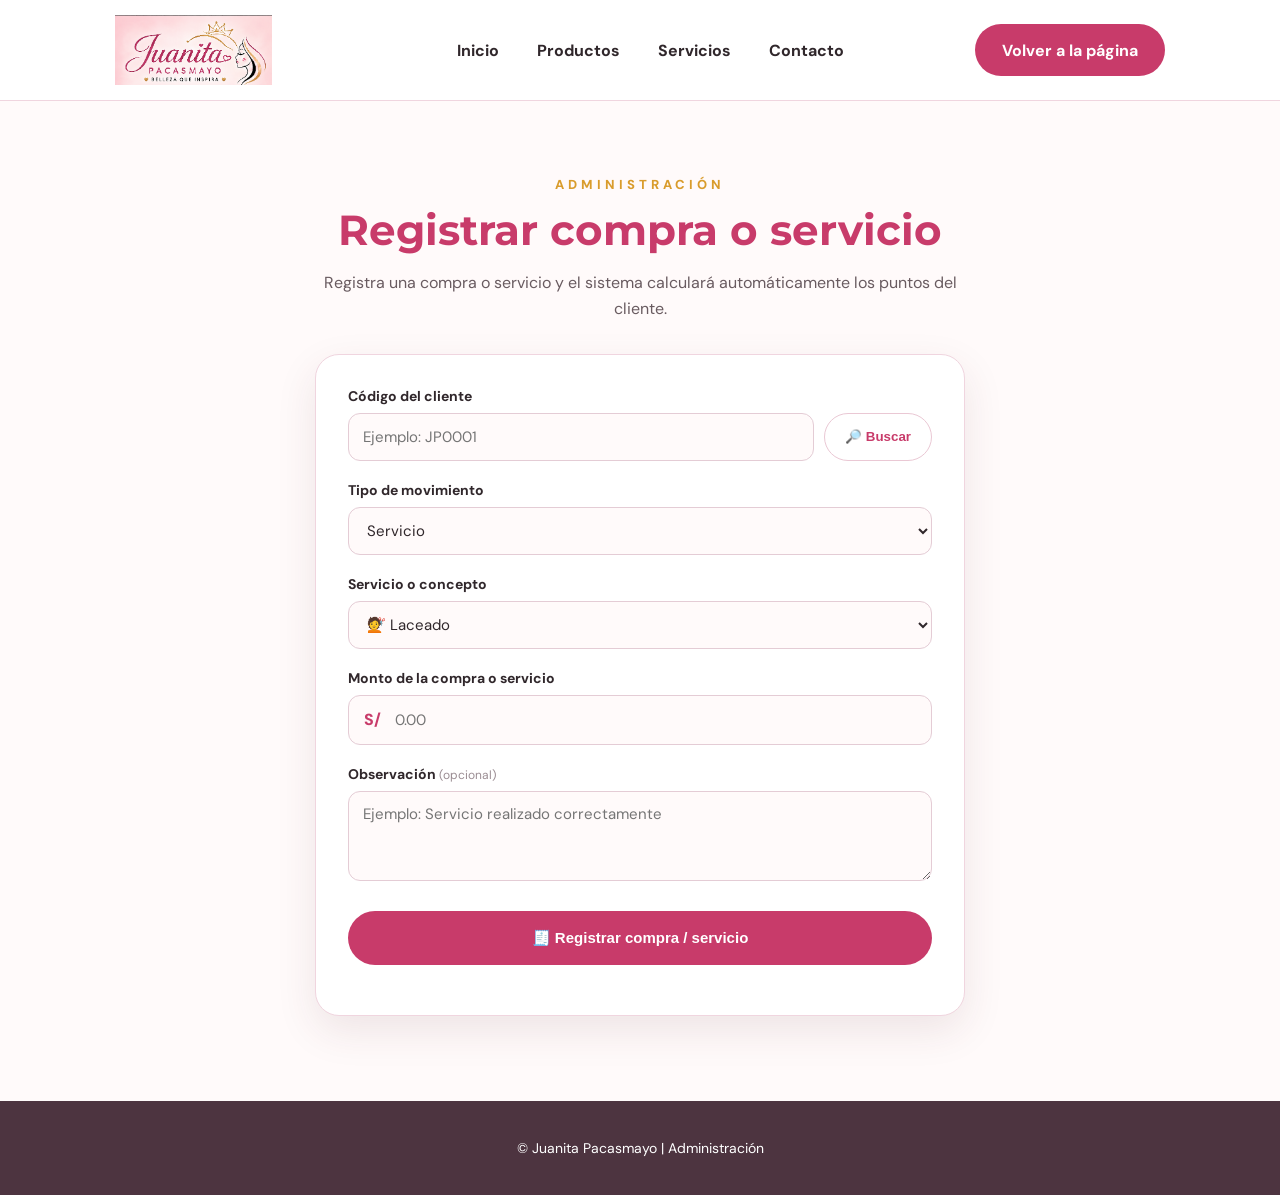
==== admin.html @ 8ac84718 "Update admin.html" ====
<!DOCTYPE html>
<html lang="es">

<head>

  <meta charset="UTF-8">

  <meta
    name="viewport"
    content="width=device-width, initial-scale=1.0"
  >

  <title>Administración | Juanita Pacasmayo</title>

  <!-- =====================================================
       GOOGLE FONTS
       ===================================================== -->

  <link rel="preconnect" href="https://fonts.googleapis.com">

  <link rel="preconnect" href="https://fonts.gstatic.com" crossorigin>

  <link
    href="https://fonts.googleapis.com/css2?family=DM+Sans:wght@400;500;600;700;800&family=Great+Vibes&family=Montserrat:wght@500;600;700;800&display=swap"
    rel="stylesheet"
  >

  <!-- =====================================================
       CSS PRINCIPAL
       ===================================================== -->

  <link rel="stylesheet" href="styles.css">

</head>


<body>


  <!-- =====================================================
       ENCABEZADO
       ===================================================== -->

  <header class="site-header">

    <a href="index.html" class="brand">

      <img
        src="images/Logo.png"
        alt="Juanita Pacasmayo"
      >

    </a>


    <nav class="main-nav">

      <a href="index.html">
        Inicio
      </a>

      <a href="index.html#productos">
        Productos
      </a>

      <a href="index.html#servicios">
        Servicios
      </a>

      <a href="index.html#contacto">
        Contacto
      </a>

    </nav>


    <a
      href="index.html"
      class="contact-button"
    >
      Volver a la página
    </a>

  </header>



  <!-- =====================================================
       CONTENIDO PRINCIPAL
       ===================================================== -->

  <main>


    <!-- ===================================================
         SECCIÓN ADMINISTRACIÓN
         =================================================== -->

    <section class="admin-section">

      <div class="admin-container">


        <!-- ENCABEZADO -->

        <p class="section-kicker">
          ADMINISTRACIÓN
        </p>


        <h2>
          Registrar compra o servicio
        </h2>


        <p class="section-lead">

          Registra una compra o servicio y el sistema
          calculará automáticamente los puntos del cliente.

        </p>



        <!-- =================================================
             FORMULARIO
             ================================================= -->

        <div class="admin-form">


          <!-- =================================================
               CÓDIGO DEL CLIENTE
               ================================================= -->

          <div class="form-group">

            <label for="codigoRegistro">
              Código del cliente
            </label>


            <div class="campo-con-boton">

              <input
                type="text"
                id="codigoRegistro"
                placeholder="Ejemplo: JP0001"
                autocomplete="off"
              >


              <button
                type="button"
                id="btnBuscarCliente"
                class="button secondary"
              >
                🔎 Buscar
              </button>

            </div>

          </div>



          <!-- =================================================
               INFORMACIÓN DEL CLIENTE
               ================================================= -->

          <div
            id="clienteRegistro"
            class="cliente-registro"
            style="display: none;"
          >

            <div class="cliente-icono">
              👤
            </div>


            <div>

              <span>
                Cliente encontrado
              </span>


              <strong id="nombreRegistro">
                -
              </strong>


              <small id="puntosRegistro">
                ⭐ 0 puntos
              </small>

            </div>

          </div>



          <!-- =================================================
               TIPO DE MOVIMIENTO
               ================================================= -->

          <div class="form-group">

            <label for="tipoRegistro">
              Tipo de movimiento
            </label>


            <select id="tipoRegistro">

              <option value="Servicio">
                Servicio
              </option>

              <option value="Compra">
                Compra
              </option>

            </select>

          </div>



          <!-- =================================================
               CONCEPTO
               ================================================= -->

          <div class="form-group">

            <label for="conceptoRegistro">
              Servicio o concepto
            </label>


            <select id="conceptoRegistro">

              <option value="Laceado">
                💇 Laceado
              </option>

              <option value="Uñas">
                💅 Uñas
              </option>

              <option value="Pestañas">
                👁️ Pestañas
              </option>

              <option value="Producto">
                🛍️ Producto
              </option>

              <option value="Otro">
                📌 Otro
              </option>

            </select>

          </div>



          <!-- =================================================
               MONTO
               ================================================= -->

          <div class="form-group">

            <label for="montoRegistro">
              Monto de la compra o servicio
            </label>


            <div class="monto-input">

              <span>
                S/
              </span>


              <input
                type="number"
                id="montoRegistro"
                placeholder="0.00"
                min="0"
                step="0.01"
              >

            </div>

          </div>



          <!-- =================================================
               OBSERVACIÓN
               ================================================= -->

          <div class="form-group">

            <label for="observacionRegistro">

              Observación

              <span class="opcional">
                (opcional)
              </span>

            </label>


            <textarea
              id="observacionRegistro"
              rows="3"
              placeholder="Ejemplo: Servicio realizado correctamente"
            ></textarea>

          </div>



          <!-- =================================================
               BOTÓN REGISTRAR
               ================================================= -->

          <button
            type="button"
            id="btnRegistrarMovimiento"
            class="button primary"
          >

            🧾 Registrar compra / servicio

          </button>



          <!-- =================================================
               MENSAJE
               ================================================= -->

          <div
            id="mensajeRegistro"
            class="mensaje-registro"
          ></div>



          <!-- =================================================
               RESULTADO DEL REGISTRO
               ================================================= -->

          <div
            id="resultadoRegistro"
            class="resultado-registro"
            style="display: none;"
          >

            <div class="resultado-icono">
              🎉
            </div>


            <h3>
              Movimiento registrado
            </h3>


            <p id="detalleRegistro">
              -
            </p>

          </div>


        </div>


        <!-- =================================================
             HISTORIAL DEL CLIENTE
             ================================================= -->

        <section
          id="historialRegistro"
          class="historial-registro"
          style="display: none;"
        >


          <div class="historial-header">

            <div>

              <p class="section-kicker">
                HISTORIAL
              </p>

              <h3>
                Movimientos del cliente
              </h3>

            </div>


            <div
              id="totalMovimientos"
              class="total-movimientos"
            >
              0 movimientos
            </div>

          </div>



          <!-- =================================================
               TABLA
               ================================================= -->

          <div class="historial-tabla-container">

            <table class="historial-tabla">

              <thead>

                <tr>

                  <th>
                    Fecha
                  </th>

                  <th>
                    Tipo
                  </th>

                  <th>
                    Concepto
                  </th>

                  <th>
                    Monto
                  </th>

                  <th>
                    Puntos
                  </th>

                  <th>
                    Observación
                  </th>

                </tr>

              </thead>


              <tbody id="historialBody">

                <!--
                  Los movimientos se cargarán
                  automáticamente desde Google Sheets.
                -->

              </tbody>

            </table>

          </div>



          <!-- =================================================
               MENSAJE SIN MOVIMIENTOS
               ================================================= -->

          <div
            id="historialVacio"
            class="historial-vacio"
            style="display: none;"
          >

            <div>
              📋
            </div>

            <h4>
              No hay movimientos registrados
            </h4>

            <p>
              Este cliente todavía no tiene compras
              o servicios registrados.
            </p>

          </div>


        </section>


      </div>

    </section>


  </main>



  <!-- =====================================================
       PIE DE PÁGINA
       ===================================================== -->

  <footer>

    <p>
      © Juanita Pacasmayo | Administración
    </p>

  </footer>



  <!-- =====================================================
       JAVASCRIPT
       ===================================================== -->

  <script src="admin.js"></script>


</body>

</html>
---- styles.css ----
:root {
  --pink: #c83b6a;
  --pink-dark: #aa2f59;
  --gold: #d99c2c;
  --ink: #30272b;
  --paper: #fffafa;
  --line: #f0d5df;
}

* {
  box-sizing: border-box;
}

html {
  scroll-behavior: smooth;
}

body {
  margin: 0;
  color: var(--ink);
  background: var(--paper);
  font-family: "DM Sans", Arial, sans-serif;
}

/* =====================================================
   ENCABEZADO
   ===================================================== */

.site-header {
  min-height: 100px;
  display: flex;
  align-items: center;
  gap: 30px;
  padding: 15px 9%;
  background: white;
  border-bottom: 1px solid var(--line);
  position: sticky;
  top: 0;
  z-index: 100;
}

.brand {
  display: flex;
  align-items: center;
  width: 210px;
}

.brand img {
  width: 195px;
  max-height: 70px;
  object-fit: contain;
  object-position: left center;
}

.main-nav {
  flex: 1;
  display: flex;
  justify-content: center;
  gap: 38px;
}

.main-nav a {
  color: var(--ink);
  font-size: 16px;
  font-weight: 700;
  text-decoration: none;
}

.main-nav a:hover {
  color: var(--pink);
}

.contact-button,
.button {
  display: inline-flex;
  align-items: center;
  justify-content: center;
  min-height: 52px;
  padding: 0 27px;
  border-radius: 30px;
  font-weight: 700;
  text-decoration: none;
  transition: 0.2s;
}

.contact-button,
.button.primary {
  color: white;
  background: var(--pink);
}

.contact-button:hover,
.button.primary:hover {
  background: var(--pink-dark);
  transform: translateY(-2px);
}

/* =====================================================
   BOTÓN DE MENÚ
   ===================================================== */

.menu-toggle {
  display: none;
  border: none;
  background: transparent;
  cursor: pointer;
}

.menu-toggle span {
  display: block;
  width: 25px;
  height: 3px;
  margin: 5px 0;
  border-radius: 10px;
  background: var(--pink);
}

/* =====================================================
   PORTADA
   ===================================================== */

.hero {
  max-width: 1530px;
  min-height: 570px;
  display: grid;
  grid-template-columns: 1fr 1fr;
  align-items: center;
  gap: clamp(45px, 7vw, 110px);
  margin: auto;
  padding: 80px 9%;
  background: var(--paper);
}

.eyebrow,
.section-kicker {
  margin: 0 0 14px;
  color: var(--gold);
  font-size: 14px;
  font-weight: 700;
  text-transform: uppercase;
  letter-spacing: 4px;
}

h1 {
  margin: 0;
  color: var(--pink);
  font-family: "Great Vibes", cursive;
  font-size: clamp(85px, 9vw, 138px);
  font-weight: 400;
  line-height: 0.8;
}

.location {
  margin: 30px 0 22px;
  color: #4b313b;
  font-family: "Montserrat", Arial, sans-serif;
  font-size: 22px;
  font-weight: 500;
  letter-spacing: 11px;
}

.intro {
  max-width: 620px;
  margin: 0 0 28px;
  color: #594b51;
  font-size: 20px;
  line-height: 1.6;
}

.hero-actions {
  display: flex;
  flex-wrap: wrap;
  gap: 14px;
}

.button.secondary {
  color: var(--pink);
  background: white;
  border: 1px solid #eac8d4;
}

.button.secondary:hover {
  background: #fff1f6;
  transform: translateY(-2px);
}

.hero-art img {
  display: block;
  width: 100%;
  aspect-ratio: 1.62 / 1;
  object-fit: cover;
  object-position: center;
  border-radius: 28px;
  box-shadow: 15px 25px 45px rgba(89, 35, 50, 0.15);
}

/* =====================================================
   PRODUCTOS Y SERVICIOS
   ===================================================== */

.content-section,
.visit,
.gallery {
  padding: 80px 9%;
  text-align: center;
}

.content-section h2,
.visit h2,
.gallery h2 {
  margin: 0;
  color: var(--pink);
  font-family: "Montserrat", Arial, sans-serif;
  font-size: clamp(29px, 4vw, 42px);
}

.section-kicker {
  font-size: 12px;
  letter-spacing: 3px;
}

.section-lead,
.visit > p:not(.section-kicker),
.gallery > p:not(.section-kicker) {
  max-width: 600px;
  margin: 16px auto 35px;
  color: #695b60;
}

.card-grid {
  max-width: 1100px;
  display: grid;
  grid-template-columns: repeat(3, 1fr);
  gap: 22px;
  margin: 35px auto 0;
}

.card-grid article {
  min-height: 190px;
  padding: 30px 22px;
  background: white;
  border-radius: 20px;
  box-shadow: 0 12px 30px rgba(89, 35, 50, 0.08);
  transition: 0.2s;
}

.card-grid article:hover {
  transform: translateY(-6px);
  box-shadow: 0 18px 38px rgba(89, 35, 50, 0.13);
}

.card-grid span {
  display: block;
  margin-bottom: 10px;
  font-size: 31px;
}

.card-grid h3 {
  margin: 0 0 8px;
  color: var(--pink);
  font-size: 20px;
}

.card-grid p {
  margin: 0;
  color: #715f66;
  line-height: 1.5;
}

.services {
  background: #fff1f5;
}

.visit {
  background: linear-gradient(110deg, #fff5f6, #fffdf9);
}

.gallery {
  padding-block: 65px;
}

/* =====================================================
   SISTEMA DE PUNTOS
   ===================================================== */

.premios-lista {
  max-width: 900px;
  display: grid;
  grid-template-columns: repeat(2, minmax(0, 1fr));
  gap: 20px;
  margin: 25px auto 0;
  text-align: left;
}


/* =====================================================
   TARJETA DE PREMIO
   ===================================================== */

.premio {
  position: relative;

  display: flex;
  align-items: flex-start;
  gap: 17px;

  min-height: 135px;

  padding: 21px;

  background: #ffffff;

  border: 1px solid #eadde3;

  border-radius: 20px;

  box-shadow:
    0 8px 25px rgba(89, 35, 50, 0.07);

  transition:
    transform 0.25s ease,
    box-shadow 0.25s ease,
    border-color 0.25s ease;
}


/* =====================================================
   EFECTO HOVER
   ===================================================== */

.premio:hover {
  transform: translateY(-4px);

  border-color: #dba9bb;

  box-shadow:
    0 14px 32px rgba(89, 35, 50, 0.12);
}


/* =====================================================
   ICONO
   ===================================================== */

.premio > span {
  flex: 0 0 58px;

  width: 58px;
  height: 58px;

  display: flex;
  align-items: center;
  justify-content: center;

  background: #fff3f7;

  border: 1px solid #f2dce5;

  border-radius: 16px;

  font-size: 29px;

  box-shadow:
    0 5px 12px rgba(89, 35, 50, 0.06);
}


/* =====================================================
   CONTENIDO
   ===================================================== */

.premio > div {
  flex: 1;
  min-width: 0;
}


/* =====================================================
   PUNTOS
   ===================================================== */

.premio strong {
  display: block;

  margin: 0 0 7px;

  color: var(--pink);

  font-size: 18px;

  font-weight: 800;

  line-height: 1.25;
}


/* =====================================================
   DESCRIPCIÓN
   ===================================================== */

.premio p {
  margin: 0;

  color: #65575d;

  font-size: 15px;

  line-height: 1.5;
}


/* =====================================================
   MENSAJE "TE FALTAN"
   ===================================================== */

.premio .estado-premio {
  display: inline-block;

  margin-top: 13px;

  padding: 7px 12px;

  background: #f8f5f6;

  border-radius: 20px;

  color: #766b70;

  font-size: 13px;

  font-weight: 700;

  line-height: 1.2;
}


/* =====================================================
   PREMIO DISPONIBLE
   ===================================================== */

.premio.premio-disponible {
  background: linear-gradient(
    135deg,
    #fffdf7,
    #fff8e8
  );

  border: 2px solid var(--gold);

  box-shadow:
    0 10px 28px rgba(217, 156, 44, 0.15);
}


.premio.premio-disponible > span {
  background: #fff2ce;

  border-color: #efd99b;
}


.premio.premio-disponible strong {
  color: #a87313;
}


.premio.premio-disponible .estado-premio {
  background: #fff0c5;

  color: #8b681f;
}


/* =====================================================
   TÍTULO DE PREMIOS
   ===================================================== */

#resultadoPuntos h3 {
  margin-top: 30px;
  margin-bottom: 8px;

  color: var(--pink);

  font-family: "Montserrat", Arial, sans-serif;

  font-size: 23px;

  font-weight: 700;
}


/* =====================================================
   BLOQUE DE RESULTADO DE PUNTOS
   ===================================================== */

#resultadoPuntos {
  margin-top: 25px;
}


/* =====================================================
   MENSAJE DE CONSULTA
   ===================================================== */

#mensajePuntos {
  margin: 15px auto;

  font-size: 15px;

  font-weight: 600;
}


/* =====================================================
   PIE DE PÁGINA
   ===================================================== */

footer {
  padding: 24px;

  color: white;

  background: #4d3440;

  text-align: center;

  font-size: 14px;
}


/* =====================================================
   CELULAR
   ===================================================== */

@media (max-width: 850px) {

  .site-header {
    min-height: 145px;

    display: flex;
    flex-wrap: nowrap;

    justify-content: space-between;
    align-items: center;

    padding: 25px 42px;

    position: relative;
  }


  .brand {
    width: auto;
  }


  .brand img {
    width: 215px;
    max-height: 100px;

    object-fit: contain;
  }


  .menu-toggle {
    display: block;

    margin-left: auto;

    padding: 8px;

    border: none;

    background: transparent;

    cursor: pointer;
  }


  .menu-toggle span {
    display: block;

    width: 46px;
    height: 5px;

    margin: 7px 0;

    border-radius: 10px;

    background: #c83b6a;
  }


  .main-nav {
    display: none;

    position: absolute;

    top: 100%;
    left: 0;

    z-index: 200;

    width: 100%;

    padding: 25px;

    flex-direction: column;

    align-items: center;

    gap: 20px;

    background: white;

    border-top: 1px solid #f0d5df;

    border-bottom: 1px solid #f0d5df;

    box-shadow:
      0 12px 20px rgba(89, 35, 50, 0.12);
  }


  .main-nav.open {
    display: flex;
  }


  .main-nav a {
    color: #30272b;

    font-size: 18px;
  }


  .contact-button {
    display: none;
  }


  .hero {
    grid-template-columns: 1fr;

    gap: 35px;

    padding: 110px 42px 50px;
  }


  .hero-copy {
    order: 2;
  }


  .hero-art {
    order: 1;
  }


  h1 {
    font-size: 105px;
  }


  .location {
    font-size: 19px;

    letter-spacing: 8px;
  }


  .intro {
    font-size: 18px;
  }


  .card-grid {
    grid-template-columns: 1fr;
  }


  .content-section,
  .visit,
  .gallery {
    padding: 60px 28px;
  }


  /* PREMIOS EN CELULAR */

  .premios-lista {
    grid-template-columns: 1fr;

    gap: 15px;

    margin-top: 20px;
  }


  .premio {
    min-height: auto;

    padding: 17px;

    gap: 14px;

    border-radius: 17px;
  }


  .premio > span {
    flex: 0 0 52px;

    width: 52px;
    height: 52px;

    font-size: 27px;
  }


  .premio strong {
    font-size: 17px;
  }


  .premio p {
    font-size: 14px;
  }


  .premio .estado-premio {
    margin-top: 10px;

    font-size: 12px;
  }

}


/* =====================================================
   CELULARES PEQUEÑOS
   ===================================================== */

@media (max-width: 430px) {

  .site-header {
    min-height: 120px;

    padding: 20px 28px;
  }


  .brand img {
    width: 180px;
  }


  .menu-toggle span {
    width: 38px;

    height: 4px;

    margin: 6px 0;
  }


  .hero {
    padding: 85px 42px 45px;
  }


  .hero-art img {
    border-radius: 20px;
  }


  .button {
    width: 100%;
  }


  /* PREMIOS */

  .premio {
    padding: 15px;

    gap: 12px;
  }


  .premio > span {
    flex-basis: 47px;

    width: 47px;
    height: 47px;

    font-size: 24px;

    border-radius: 13px;
  }


  .premio strong {
    font-size: 16px;

    margin-bottom: 5px;
  }


  .premio p {
    font-size: 13px;
  }

}


/* =====================================================
   BOTÓN CONTACTO MÓVIL
   ===================================================== */

.mobile-contact {
  display: none;
}


@media (max-width: 850px) {

  .mobile-contact {
    display: inline-flex;

    align-items: center;
    justify-content: center;

    margin-top: 8px;

    padding: 12px 22px;

    border-radius: 25px;

    color: white !important;

    background: #c83b6a;

    font-weight: 700;
  }

}


/* =====================================================
   REDES SOCIALES
   ===================================================== */

.social-links {
  display: flex;

  justify-content: center;
  align-items: center;

  gap: 16px;

  margin-top: 22px;
}


.social-icon-link {
  width: 54px;
  height: 54px;

  display: grid;
  place-items: center;

  border-radius: 50%;

  color: white;

  box-shadow:
    0 8px 18px rgba(89, 35, 50, 0.2);

  transition:
    transform 0.25s,
    box-shadow 0.25s;
}


.social-icon-link:hover {
  transform:
    translateY(-4px)
    scale(1.05);

  box-shadow:
    0 13px 25px rgba(89, 35, 50, 0.28);
}


.social-icon-link svg {
  width: 25px;
  height: 25px;

  fill: currentColor;
}


.social-icon-link.instagram svg {
  fill: none;

  stroke: currentColor;

  stroke-width: 2;
}


.social-icon-link.facebook {
  background: #1877f2;
}


.social-icon-link.instagram {
  background:
    linear-gradient(
      135deg,
      #833ab4,
      #e1306c,
      #f77737
    );
}


/* =====================================================
   PANEL DE ADMINISTRACIÓN - DISEÑO CORREGIDO
   ===================================================== */

.admin-section {
  width: 100%;
  padding: 75px 25px 85px;
  background: #fffafa;
}


.admin-container {
  width: 100%;
  max-width: 850px;
  margin: 0 auto;
  text-align: center;
}


.admin-container .section-kicker {
  margin-bottom: 12px;
  color: var(--gold);
  font-size: 13px;
  font-weight: 800;
  letter-spacing: 4px;
  text-transform: uppercase;
}


.admin-container h2 {
  margin: 0;
  color: var(--pink);
  font-family: "Montserrat", Arial, sans-serif;
  font-size: clamp(30px, 4vw, 42px);
  line-height: 1.2;
}


.admin-container .section-lead {
  max-width: 650px;
  margin: 15px auto 32px;
  color: #695b60;
  font-size: 16px;
  line-height: 1.6;
}


/* =====================================================
   FORMULARIO
   ===================================================== */

.admin-form {
  width: 100%;
  max-width: 650px;
  margin: 0 auto;
  padding: 32px;
  background: #ffffff;
  border: 1px solid var(--line);
  border-radius: 24px;
  box-shadow: 0 15px 40px rgba(89, 35, 50, 0.10);
  text-align: left;
}


/* =====================================================
   GRUPOS
   ===================================================== */

.form-group {
  width: 100%;
  margin-bottom: 20px;
}


.form-group label {
  display: block;
  margin-bottom: 8px;
  color: var(--ink);
  font-size: 14px;
  font-weight: 700;
}


/* =====================================================
   INPUTS Y SELECT
   ===================================================== */

.form-group input,
.form-group select,
.form-group textarea {
  width: 100%;
  min-height: 48px;
  padding: 12px 14px;
  color: var(--ink);
  background: #fffafa;
  border: 1px solid #e4ccd5;
  border-radius: 12px;
  outline: none;
  font-family: "DM Sans", Arial, sans-serif;
  font-size: 15px;
  transition: 0.2s;
}


.form-group input:focus,
.form-group select:focus,
.form-group textarea:focus {
  border-color: var(--pink);
  box-shadow: 0 0 0 3px rgba(200, 59, 106, 0.10);
}


.form-group textarea {
  min-height: 90px;
  resize: vertical;
}


/* =====================================================
   BUSCAR CLIENTE
   ===================================================== */

.campo-con-boton {
  display: flex;
  align-items: stretch;
  gap: 10px;
  width: 100%;
}


.campo-con-boton input {
  flex: 1;
  min-width: 0;
}


.campo-con-boton .button {
  flex-shrink: 0;
  min-height: 48px;
  padding: 0 20px;
}


/* =====================================================
   INFORMACIÓN DEL CLIENTE
   ===================================================== */

.cliente-registro {
  display: flex;
  align-items: center;
  gap: 15px;
  width: 100%;
  margin: 0 0 22px;
  padding: 16px;
  background: #fff4f7;
  border: 1px solid #f0d5df;
  border-radius: 16px;
}


.cliente-icono {
  width: 52px;
  height: 52px;
  display: grid;
  place-items: center;
  flex-shrink: 0;
  background: #ffffff;
  border-radius: 50%;
  font-size: 25px;
}


.cliente-registro span {
  display: block;
  margin-bottom: 3px;
  color: #806f76;
  font-size: 12px;
}


.cliente-registro strong {
  display: block;
  color: var(--pink);
  font-size: 17px;
}


.cliente-registro small {
  display: block;
  margin-top: 4px;
  color: #66575d;
  font-weight: 700;
}


/* =====================================================
   MONTO
   ===================================================== */

.monto-input {
  display: flex;
  align-items: center;
  width: 100%;
  min-height: 48px;
  overflow: hidden;
  background: #fffafa;
  border: 1px solid #e4ccd5;
  border-radius: 12px;
}


.monto-input span {
  padding-left: 15px;
  color: var(--pink);
  font-weight: 800;
}


.monto-input input {
  flex: 1;
  min-width: 0;
  border: none;
  background: transparent;
  box-shadow: none;
}


.monto-input input:focus {
  border: none;
  box-shadow: none;
}


/* =====================================================
   BOTÓN REGISTRAR
   ===================================================== */

#btnRegistrarMovimiento {
  width: 100%;
  min-height: 54px;
  margin-top: 5px;
  border: none;
  cursor: pointer;
  font-size: 15px;
}


#btnRegistrarMovimiento:hover {
  transform: translateY(-2px);
}


/* =====================================================
   MENSAJES
   ===================================================== */

.mensaje-registro {
  width: 100%;
  margin-top: 18px;
  text-align: center;
  font-size: 14px;
  font-weight: 700;
}


/* =====================================================
   RESULTADO
   ===================================================== */

.resultado-registro {
  width: 100%;
  margin-top: 22px;
  padding: 22px;
  text-align: center;
  background: #fffaf0;
  border: 1px solid #ead49b;
  border-radius: 17px;
}


.resultado-icono {
  font-size: 35px;
}


.resultado-registro h3 {
  margin: 8px 0;
  color: #a87313;
  font-family: "Montserrat", Arial, sans-serif;
}


.resultado-registro p {
  margin: 0;
  color: #66575d;
  line-height: 1.6;
}


/* =====================================================
   TEXTO OPCIONAL
   ===================================================== */

.opcional {
  color: #9a8c92;
  font-size: 12px;
  font-weight: 400;
}


/* =====================================================
   ADMINISTRACIÓN EN CELULAR
   ===================================================== */

@media (max-width: 700px) {

  .admin-section {
    padding: 55px 20px 65px;
  }


  .admin-container {
    max-width: 100%;
  }


  .admin-container h2 {
    font-size: 30px;
  }


  .admin-container .section-lead {
    font-size: 15px;
  }


  .admin-form {
    padding: 22px 18px;
    border-radius: 19px;
  }


  .campo-con-boton {
    flex-direction: column;
    gap: 10px;
  }


  .campo-con-boton .button {
    width: 100%;
  }


  .form-group input,
  .form-group select,
  .form-group textarea {
    font-size: 16px;
  }

}


/* =====================================================
   CELULAR PEQUEÑO
   ===================================================== */

@media (max-width: 430px) {

  .admin-section {
    padding: 45px 15px 55px;
  }


  .admin-form {
    padding: 20px 15px;
  }


  .admin-container h2 {
    font-size: 27px;
  }

}


/* ======================================================
   HISTORIAL DEL CLIENTE
   ====================================================== */

.historial-cliente {
  max-width: 900px;
  margin: 35px auto 0;
  padding: 30px;
  background: white;
  border: 1px solid var(--line);
  border-radius: 24px;
  box-shadow: 0 12px 35px rgba(89, 35, 50, 0.08);
  text-align: left;
}


.historial-header {
  display: flex;
  align-items: center;
  justify-content: space-between;
  gap: 20px;
  margin-bottom: 22px;
}


.historial-header .section-kicker {
  margin-bottom: 5px;
}


.historial-header h3 {
  margin: 0;
  color: var(--pink);
  font-family: "Montserrat", Arial, sans-serif;
  font-size: 25px;
}


.total-movimientos {
  padding: 9px 16px;
  color: var(--pink);
  background: #fff1f5;
  border: 1px solid var(--line);
  border-radius: 20px;
  font-size: 13px;
  font-weight: 700;
}


/* ======================================================
   TARJETA DE MOVIMIENTO
   ====================================================== */

.lista-historial {
  display: flex;
  flex-direction: column;
  gap: 12px;
}


.movimiento-card {
  display: grid;
  grid-template-columns: 55px 1fr auto;
  align-items: center;
  gap: 16px;
  padding: 17px 20px;
  background: #fffafa;
  border: 1px solid #f1e0e5;
  border-radius: 17px;
  transition: 0.2s ease;
}


.movimiento-card:hover {
  transform: translateY(-2px);
  box-shadow: 0 8px 20px rgba(89, 35, 50, 0.08);
}


/* ICONO */

.movimiento-icono {
  width: 50px;
  height: 50px;
  display: grid;
  place-items: center;
  background: #fff1f5;
  border-radius: 15px;
  font-size: 25px;
}


/* INFORMACIÓN */

.movimiento-info {
  display: flex;
  flex-direction: column;
  gap: 4px;
}


.movimiento-info strong {
  color: var(--ink);
  font-size: 16px;
}


.movimiento-info span {
  color: var(--pink);
  font-size: 13px;
  font-weight: 700;
}


.movimiento-info small {
  color: #806f76;
  font-size: 12px;
}


/* MONTO Y PUNTOS */

.movimiento-datos {
  display: flex;
  flex-direction: column;
  align-items: flex-end;
  gap: 5px;
}


.movimiento-datos strong {
  color: var(--ink);
  font-size: 17px;
}


.movimiento-datos span {
  color: #c78a22;
  font-size: 13px;
  font-weight: 700;
}


/* ======================================================
   CARGANDO / VACÍO
   ====================================================== */

.historial-cargando,
.historial-vacio {
  padding: 35px 20px;
  color: #806f76;
  text-align: center;
}


.historial-vacio div {
  margin-bottom: 10px;
  font-size: 35px;
}


.historial-vacio strong {
  display: block;
  margin-bottom: 6px;
  color: var(--ink);
  font-size: 17px;
}


.historial-vacio p {
  margin: 0;
  font-size: 14px;
}


/* ======================================================
   CELULAR
   ====================================================== */

@media (max-width: 650px) {

  .historial-cliente {
    padding: 20px 15px;
    border-radius: 20px;
  }


  .historial-header {
    align-items: flex-start;
    flex-direction: column;
  }


  .movimiento-card {
    grid-template-columns: 48px 1fr;
    gap: 12px;
    padding: 15px;
  }


  .movimiento-icono {
    width: 45px;
    height: 45px;
    font-size: 22px;
  }


  .movimiento-datos {
    grid-column: 2;
    align-items: flex-start;
    padding-top: 3px;
  }

}
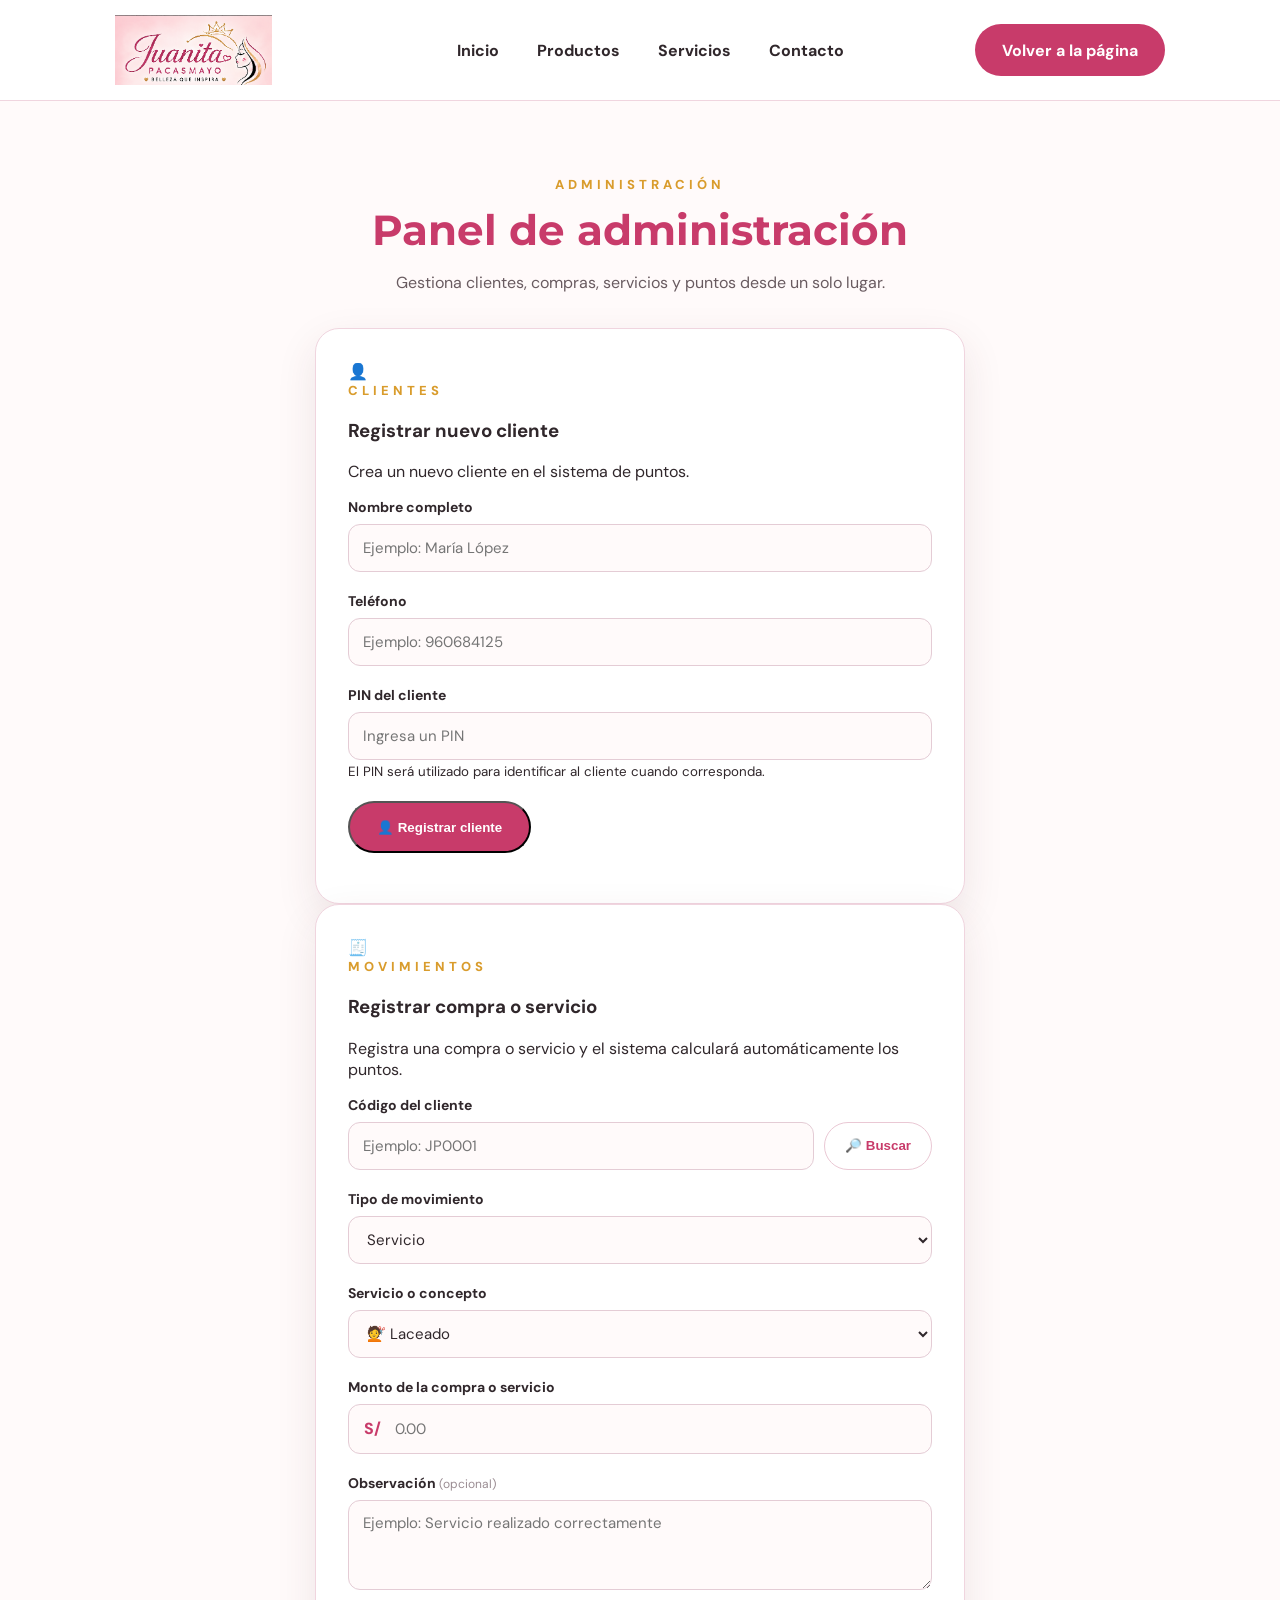
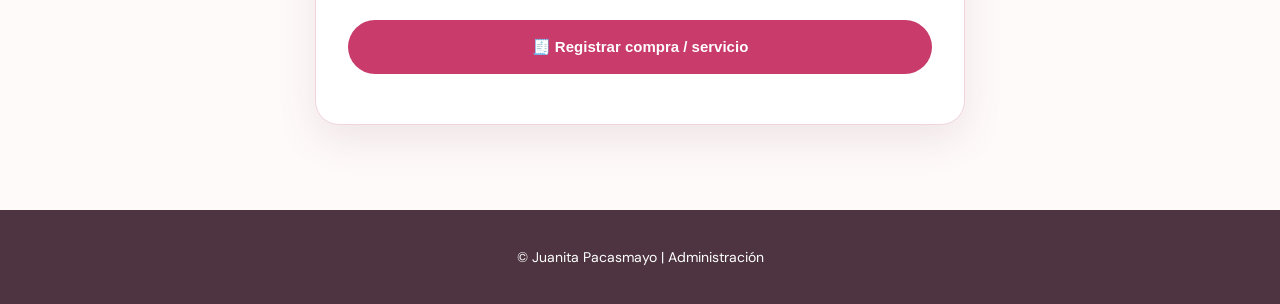
==== commit cd98f9cb: "Update admin.html" ====
--- a/admin.html
+++ b/admin.html
@@ -1,4 +1,4 @@
-  <!DOCTYPE html>
+<!DOCTYPE html>
 <html lang="es">
 
 <head>
@@ -18,7 +18,11 @@
 
   <link rel="preconnect" href="https://fonts.googleapis.com">
 
-  <link rel="preconnect" href="https://fonts.gstatic.com" crossorigin>
+  <link
+    rel="preconnect"
+    href="https://fonts.gstatic.com"
+    crossorigin
+  >
 
   <link
     href="https://fonts.googleapis.com/css2?family=DM+Sans:wght@400;500;600;700;800&family=Great+Vibes&family=Montserrat:wght@500;600;700;800&display=swap"
@@ -43,7 +47,12 @@
 
   <header class="site-header">
 
-    <a href="index.html" class="brand">
+    <!-- LOGO -->
+
+    <a
+      href="index.html"
+      class="brand"
+    >
 
       <img
         src="images/Logo.png"
@@ -53,6 +62,8 @@
     </a>
 
 
+    <!-- MENÚ -->
+
     <nav class="main-nav">
 
       <a href="index.html">
@@ -73,6 +84,8 @@
 
     </nav>
 
+
+    <!-- BOTÓN VOLVER -->
 
     <a
       href="index.html"
@@ -101,7 +114,9 @@
       <div class="admin-container">
 
 
-        <!-- ENCABEZADO -->
+        <!-- =================================================
+             ENCABEZADO
+             ================================================= -->
 
         <p class="section-kicker">
           ADMINISTRACIÓN
@@ -109,24 +124,215 @@
 
 
         <h2>
-          Registrar compra o servicio
+          Panel de administración
         </h2>
 
 
         <p class="section-lead">
 
-          Registra una compra o servicio y el sistema
-          calculará automáticamente los puntos del cliente.
+          Gestiona clientes, compras, servicios y puntos
+          desde un solo lugar.
 
         </p>
 
 
 
         <!-- =================================================
-             FORMULARIO
+             REGISTRAR CLIENTE
              ================================================= -->
 
         <div class="admin-form">
+
+
+          <div class="admin-form-header">
+
+            <div class="admin-form-icono">
+              👤
+            </div>
+
+
+            <div>
+
+              <p class="section-kicker">
+                CLIENTES
+              </p>
+
+              <h3>
+                Registrar nuevo cliente
+              </h3>
+
+              <p>
+                Crea un nuevo cliente en el sistema de puntos.
+              </p>
+
+            </div>
+
+          </div>
+
+
+
+          <!-- NOMBRE -->
+
+          <div class="form-group">
+
+            <label for="nombreCliente">
+              Nombre completo
+            </label>
+
+
+            <input
+              type="text"
+              id="nombreCliente"
+              placeholder="Ejemplo: María López"
+              autocomplete="name"
+            >
+
+          </div>
+
+
+
+          <!-- TELÉFONO -->
+
+          <div class="form-group">
+
+            <label for="telefonoCliente">
+              Teléfono
+            </label>
+
+
+            <input
+              type="tel"
+              id="telefonoCliente"
+              placeholder="Ejemplo: 960684125"
+              autocomplete="tel"
+            >
+
+          </div>
+
+
+
+          <!-- PIN -->
+
+          <div class="form-group">
+
+            <label for="pinCliente">
+              PIN del cliente
+            </label>
+
+
+            <input
+              type="password"
+              id="pinCliente"
+              placeholder="Ingresa un PIN"
+              inputmode="numeric"
+              autocomplete="off"
+            >
+
+
+            <small class="campo-ayuda">
+
+              El PIN será utilizado para identificar
+              al cliente cuando corresponda.
+
+            </small>
+
+          </div>
+
+
+
+          <!-- BOTÓN -->
+
+          <button
+            type="button"
+            id="btnRegistrarCliente"
+            class="button primary"
+          >
+
+            👤 Registrar cliente
+
+          </button>
+
+
+
+          <!-- MENSAJE -->
+
+          <div
+            id="mensajeCliente"
+            class="mensaje-registro"
+          ></div>
+
+
+
+          <!-- RESULTADO -->
+
+          <div
+            id="resultadoCliente"
+            class="resultado-registro"
+            style="display: none;"
+          >
+
+            <div class="resultado-icono">
+              🎉
+            </div>
+
+
+            <h3>
+              Cliente registrado
+            </h3>
+
+
+            <p id="detalleCliente">
+              -
+            </p>
+
+          </div>
+
+
+        </div>
+
+
+
+        <!-- =================================================
+             SEPARADOR
+             ================================================= -->
+
+        <div class="admin-separador"></div>
+
+
+
+        <!-- =================================================
+             REGISTRAR COMPRA / SERVICIO
+             ================================================= -->
+
+        <div class="admin-form">
+
+
+          <div class="admin-form-header">
+
+            <div class="admin-form-icono">
+              🧾
+            </div>
+
+
+            <div>
+
+              <p class="section-kicker">
+                MOVIMIENTOS
+              </p>
+
+              <h3>
+                Registrar compra o servicio
+              </h3>
+
+              <p>
+                Registra una compra o servicio y el sistema
+                calculará automáticamente los puntos.
+              </p>
+
+            </div>
+
+          </div>
+
 
 
           <!-- =================================================
@@ -155,7 +361,9 @@
                 id="btnBuscarCliente"
                 class="button secondary"
               >
+
                 🔎 Buscar
+
               </button>
 
             </div>
@@ -202,7 +410,7 @@
 
 
           <!-- =================================================
-               TIPO DE MOVIMIENTO
+               TIPO
                ================================================= -->
 
           <div class="form-group">
@@ -354,7 +562,7 @@
 
 
           <!-- =================================================
-               RESULTADO DEL REGISTRO
+               RESULTADO
                ================================================= -->
 
           <div
@@ -379,8 +587,8 @@
 
           </div>
 
-
         </div>
+
 
 
         <!-- =================================================
@@ -389,95 +597,57 @@
 
         <section
           id="historialRegistro"
-          class="historial-registro"
+          class="historial-admin"
           style="display: none;"
         >
 
 
-          <div class="historial-header">
+          <!-- ENCABEZADO -->
+
+          <div class="historial-titulo">
+
+            <span>
+              📋
+            </span>
+
 
             <div>
 
-              <p class="section-kicker">
-                HISTORIAL
+              <h3>
+                Historial del cliente
+              </h3>
+
+
+              <p>
+                Compras y servicios registrados
               </p>
 
-              <h3>
-                Movimientos del cliente
-              </h3>
-
-            </div>
-
-
-            <div
-              id="totalMovimientos"
-              class="total-movimientos"
-            >
-              0 movimientos
-            </div>
-
-          </div>
-
-
-
-          <!-- =================================================
-               TABLA
-               ================================================= -->
-
-          <div class="historial-tabla-container">
-
-            <table class="historial-tabla">
-
-              <thead>
-
-                <tr>
-
-                  <th>
-                    Fecha
-                  </th>
-
-                  <th>
-                    Tipo
-                  </th>
-
-                  <th>
-                    Concepto
-                  </th>
-
-                  <th>
-                    Monto
-                  </th>
-
-                  <th>
-                    Puntos
-                  </th>
-
-                  <th>
-                    Observación
-                  </th>
-
-                </tr>
-
-              </thead>
-
-
-              <tbody id="historialBody">
-
-                <!--
-                  Los movimientos se cargarán
-                  automáticamente desde Google Sheets.
-                -->
-
-              </tbody>
-
-            </table>
-
-          </div>
-
-
-
-          <!-- =================================================
-               MENSAJE SIN MOVIMIENTOS
+            </div>
+
+          </div>
+
+
+
+          <!-- =================================================
+               LISTA DEL HISTORIAL
+               ================================================= -->
+
+          <div
+            id="historialBody"
+            class="lista-historial-admin"
+          >
+
+            <!--
+              Los movimientos serán cargados
+              automáticamente desde Google Sheets.
+            -->
+
+          </div>
+
+
+
+          <!-- =================================================
+               HISTORIAL VACÍO
                ================================================= -->
 
           <div
@@ -490,9 +660,11 @@
               📋
             </div>
 
-            <h4>
+
+            <strong>
               No hay movimientos registrados
-            </h4>
+            </strong>
+
 
             <p>
               Este cliente todavía no tiene compras
@@ -502,6 +674,21 @@
           </div>
 
 
+
+          <!-- =================================================
+               CANTIDAD DE MOVIMIENTOS
+               ================================================= -->
+
+          <div
+            id="totalMovimientos"
+            class="total-movimientos"
+          >
+
+            0 movimientos
+
+          </div>
+
+
         </section>
 
 
--- a/styles.css
+++ b/styles.css
@@ -22,78 +22,126 @@
   font-family: "DM Sans", Arial, sans-serif;
 }
 
+
 /* =====================================================
    ENCABEZADO
    ===================================================== */
 
 .site-header {
   min-height: 100px;
+
   display: flex;
   align-items: center;
+
   gap: 30px;
+
   padding: 15px 9%;
+
   background: white;
+
   border-bottom: 1px solid var(--line);
+
   position: sticky;
   top: 0;
+
   z-index: 100;
 }
+
+
+/* =====================================================
+   LOGO
+   ===================================================== */
 
 .brand {
   display: flex;
   align-items: center;
+
   width: 210px;
+
+  text-decoration: none;
 }
 
 .brand img {
+  display: block;
+
   width: 195px;
   max-height: 70px;
+
   object-fit: contain;
   object-position: left center;
 }
 
+
+/* =====================================================
+   MENÚ PRINCIPAL
+   ===================================================== */
+
 .main-nav {
   flex: 1;
+
   display: flex;
+
   justify-content: center;
+
   gap: 38px;
 }
 
 .main-nav a {
   color: var(--ink);
+
   font-size: 16px;
   font-weight: 700;
+
   text-decoration: none;
+
+  transition: 0.2s ease;
 }
 
 .main-nav a:hover {
   color: var(--pink);
 }
+
+
+/* =====================================================
+   BOTÓN CONTACTO
+   ===================================================== */
 
 .contact-button,
 .button {
   display: inline-flex;
+
   align-items: center;
   justify-content: center;
+
   min-height: 52px;
+
   padding: 0 27px;
+
   border-radius: 30px;
+
   font-weight: 700;
+
   text-decoration: none;
-  transition: 0.2s;
-}
+
+  transition: 0.2s ease;
+}
+
 
 .contact-button,
 .button.primary {
   color: white;
+
   background: var(--pink);
 }
+
 
 .contact-button:hover,
 .button.primary:hover {
   background: var(--pink-dark);
+
   transform: translateY(-2px);
 }
+
 
 /* =====================================================
    BOTÓN DE MENÚ
@@ -101,19 +149,40 @@
 
 .menu-toggle {
   display: none;
+
+  width: 42px;
+  height: 42px;
+
+  padding: 5px;
+
   border: none;
+
   background: transparent;
+
   cursor: pointer;
-}
+
+  flex-direction: column;
+
+  align-items: center;
+  justify-content: center;
+
+  gap: 5px;
+}
+
 
 .menu-toggle span {
   display: block;
-  width: 25px;
+
+  width: 28px;
   height: 3px;
-  margin: 5px 0;
+
+  margin: 0;
+
   border-radius: 10px;
+
   background: var(--pink);
 }
+
 
 /* =====================================================
    PORTADA
@@ -121,78 +190,131 @@
 
 .hero {
   max-width: 1530px;
+
   min-height: 570px;
+
   display: grid;
+
   grid-template-columns: 1fr 1fr;
+
   align-items: center;
+
   gap: clamp(45px, 7vw, 110px);
+
   margin: auto;
+
   padding: 80px 9%;
+
   background: var(--paper);
 }
+
+
+.hero-copy {
+  min-width: 0;
+}
+
 
 .eyebrow,
 .section-kicker {
   margin: 0 0 14px;
+
   color: var(--gold);
+
   font-size: 14px;
+
   font-weight: 700;
+
   text-transform: uppercase;
+
   letter-spacing: 4px;
 }
+
 
 h1 {
   margin: 0;
+
   color: var(--pink);
+
   font-family: "Great Vibes", cursive;
+
   font-size: clamp(85px, 9vw, 138px);
+
   font-weight: 400;
+
   line-height: 0.8;
 }
+
 
 .location {
   margin: 30px 0 22px;
+
   color: #4b313b;
+
   font-family: "Montserrat", Arial, sans-serif;
+
   font-size: 22px;
+
   font-weight: 500;
+
   letter-spacing: 11px;
 }
+
 
 .intro {
   max-width: 620px;
+
   margin: 0 0 28px;
+
   color: #594b51;
+
   font-size: 20px;
+
   line-height: 1.6;
 }
+
 
 .hero-actions {
   display: flex;
+
   flex-wrap: wrap;
+
   gap: 14px;
 }
+
 
 .button.secondary {
   color: var(--pink);
+
   background: white;
+
   border: 1px solid #eac8d4;
 }
+
 
 .button.secondary:hover {
   background: #fff1f6;
+
   transform: translateY(-2px);
 }
+
 
 .hero-art img {
   display: block;
+
   width: 100%;
+
   aspect-ratio: 1.62 / 1;
+
   object-fit: cover;
+
   object-position: center;
+
   border-radius: 28px;
-  box-shadow: 15px 25px 45px rgba(89, 35, 50, 0.15);
-}
+
+  box-shadow:
+    15px 25px 45px rgba(89, 35, 50, 0.15);
+}
+
 
 /* =====================================================
    PRODUCTOS Y SERVICIOS
@@ -202,93 +324,142 @@
 .visit,
 .gallery {
   padding: 80px 9%;
+
   text-align: center;
 }
+
 
 .content-section h2,
 .visit h2,
 .gallery h2 {
   margin: 0;
+
   color: var(--pink);
+
   font-family: "Montserrat", Arial, sans-serif;
+
   font-size: clamp(29px, 4vw, 42px);
 }
+
 
 .section-kicker {
   font-size: 12px;
+
   letter-spacing: 3px;
 }
+
 
 .section-lead,
 .visit > p:not(.section-kicker),
 .gallery > p:not(.section-kicker) {
   max-width: 600px;
+
   margin: 16px auto 35px;
+
   color: #695b60;
 }
+
 
 .card-grid {
   max-width: 1100px;
+
   display: grid;
+
   grid-template-columns: repeat(3, 1fr);
+
   gap: 22px;
+
   margin: 35px auto 0;
 }
+
 
 .card-grid article {
   min-height: 190px;
+
   padding: 30px 22px;
+
   background: white;
+
   border-radius: 20px;
-  box-shadow: 0 12px 30px rgba(89, 35, 50, 0.08);
-  transition: 0.2s;
-}
+
+  box-shadow:
+    0 12px 30px rgba(89, 35, 50, 0.08);
+
+  transition: 0.2s ease;
+}
+
 
 .card-grid article:hover {
   transform: translateY(-6px);
-  box-shadow: 0 18px 38px rgba(89, 35, 50, 0.13);
-}
+
+  box-shadow:
+    0 18px 38px rgba(89, 35, 50, 0.13);
+}
+
 
 .card-grid span {
   display: block;
+
   margin-bottom: 10px;
+
   font-size: 31px;
 }
+
 
 .card-grid h3 {
   margin: 0 0 8px;
+
   color: var(--pink);
+
   font-size: 20px;
 }
+
 
 .card-grid p {
   margin: 0;
+
   color: #715f66;
+
   line-height: 1.5;
 }
+
 
 .services {
   background: #fff1f5;
 }
 
+
 .visit {
-  background: linear-gradient(110deg, #fff5f6, #fffdf9);
-}
+  background:
+    linear-gradient(
+      110deg,
+      #fff5f6,
+      #fffdf9
+    );
+}
+
 
 .gallery {
   padding-block: 65px;
 }
 
+
 /* =====================================================
    SISTEMA DE PUNTOS
    ===================================================== */
 
 .premios-lista {
   max-width: 900px;
+
   display: grid;
-  grid-template-columns: repeat(2, minmax(0, 1fr));
+
+  grid-template-columns:
+    repeat(2, minmax(0, 1fr));
+
   gap: 20px;
+
   margin: 25px auto 0;
+
   text-align: left;
 }
 
@@ -301,7 +472,9 @@
   position: relative;
 
   display: flex;
+
   align-items: flex-start;
+
   gap: 17px;
 
   min-height: 135px;
@@ -324,10 +497,6 @@
 }
 
 
-/* =====================================================
-   EFECTO HOVER
-   ===================================================== */
-
 .premio:hover {
   transform: translateY(-4px);
 
@@ -339,7 +508,7 @@
 
 
 /* =====================================================
-   ICONO
+   ICONO PREMIO
    ===================================================== */
 
 .premio > span {
@@ -349,6 +518,7 @@
   height: 58px;
 
   display: flex;
+
   align-items: center;
   justify-content: center;
 
@@ -366,18 +536,15 @@
 
 
 /* =====================================================
-   CONTENIDO
+   CONTENIDO PREMIO
    ===================================================== */
 
 .premio > div {
   flex: 1;
+
   min-width: 0;
 }
 
-
-/* =====================================================
-   PUNTOS
-   ===================================================== */
 
 .premio strong {
   display: block;
@@ -394,10 +561,6 @@
 }
 
 
-/* =====================================================
-   DESCRIPCIÓN
-   ===================================================== */
-
 .premio p {
   margin: 0;
 
@@ -410,7 +573,7 @@
 
 
 /* =====================================================
-   MENSAJE "TE FALTAN"
+   ESTADO PREMIO
    ===================================================== */
 
 .premio .estado-premio {
@@ -439,11 +602,12 @@
    ===================================================== */
 
 .premio.premio-disponible {
-  background: linear-gradient(
-    135deg,
-    #fffdf7,
-    #fff8e8
-  );
+  background:
+    linear-gradient(
+      135deg,
+      #fffdf7,
+      #fff8e8
+    );
 
   border: 2px solid var(--gold);
 
@@ -472,11 +636,12 @@
 
 
 /* =====================================================
-   TÍTULO DE PREMIOS
+   TÍTULO PREMIOS
    ===================================================== */
 
 #resultadoPuntos h3 {
   margin-top: 30px;
+
   margin-bottom: 8px;
 
   color: var(--pink);
@@ -490,7 +655,7 @@
 
 
 /* =====================================================
-   BLOQUE DE RESULTADO DE PUNTOS
+   RESULTADO PUNTOS
    ===================================================== */
 
 #resultadoPuntos {
@@ -499,7 +664,7 @@
 
 
 /* =====================================================
-   MENSAJE DE CONSULTA
+   MENSAJE PUNTOS
    ===================================================== */
 
 #mensajePuntos {
@@ -529,322 +694,11 @@
 
 
 /* =====================================================
-   CELULAR
-   ===================================================== */
-
-@media (max-width: 850px) {
-
-  .site-header {
-    min-height: 145px;
-
-    display: flex;
-    flex-wrap: nowrap;
-
-    justify-content: space-between;
-    align-items: center;
-
-    padding: 25px 42px;
-
-    position: relative;
-  }
-
-
-  .brand {
-    width: auto;
-  }
-
-
-  .brand img {
-    width: 215px;
-    max-height: 100px;
-
-    object-fit: contain;
-  }
-
-
-  .menu-toggle {
-    display: block;
-
-    margin-left: auto;
-
-    padding: 8px;
-
-    border: none;
-
-    background: transparent;
-
-    cursor: pointer;
-  }
-
-
-  .menu-toggle span {
-    display: block;
-
-    width: 46px;
-    height: 5px;
-
-    margin: 7px 0;
-
-    border-radius: 10px;
-
-    background: #c83b6a;
-  }
-
-
-  .main-nav {
-    display: none;
-
-    position: absolute;
-
-    top: 100%;
-    left: 0;
-
-    z-index: 200;
-
-    width: 100%;
-
-    padding: 25px;
-
-    flex-direction: column;
-
-    align-items: center;
-
-    gap: 20px;
-
-    background: white;
-
-    border-top: 1px solid #f0d5df;
-
-    border-bottom: 1px solid #f0d5df;
-
-    box-shadow:
-      0 12px 20px rgba(89, 35, 50, 0.12);
-  }
-
-
-  .main-nav.open {
-    display: flex;
-  }
-
-
-  .main-nav a {
-    color: #30272b;
-
-    font-size: 18px;
-  }
-
-
-  .contact-button {
-    display: none;
-  }
-
-
-  .hero {
-    grid-template-columns: 1fr;
-
-    gap: 35px;
-
-    padding: 110px 42px 50px;
-  }
-
-
-  .hero-copy {
-    order: 2;
-  }
-
-
-  .hero-art {
-    order: 1;
-  }
-
-
-  h1 {
-    font-size: 105px;
-  }
-
-
-  .location {
-    font-size: 19px;
-
-    letter-spacing: 8px;
-  }
-
-
-  .intro {
-    font-size: 18px;
-  }
-
-
-  .card-grid {
-    grid-template-columns: 1fr;
-  }
-
-
-  .content-section,
-  .visit,
-  .gallery {
-    padding: 60px 28px;
-  }
-
-
-  /* PREMIOS EN CELULAR */
-
-  .premios-lista {
-    grid-template-columns: 1fr;
-
-    gap: 15px;
-
-    margin-top: 20px;
-  }
-
-
-  .premio {
-    min-height: auto;
-
-    padding: 17px;
-
-    gap: 14px;
-
-    border-radius: 17px;
-  }
-
-
-  .premio > span {
-    flex: 0 0 52px;
-
-    width: 52px;
-    height: 52px;
-
-    font-size: 27px;
-  }
-
-
-  .premio strong {
-    font-size: 17px;
-  }
-
-
-  .premio p {
-    font-size: 14px;
-  }
-
-
-  .premio .estado-premio {
-    margin-top: 10px;
-
-    font-size: 12px;
-  }
-
-}
-
-
-/* =====================================================
-   CELULARES PEQUEÑOS
-   ===================================================== */
-
-@media (max-width: 430px) {
-
-  .site-header {
-    min-height: 120px;
-
-    padding: 20px 28px;
-  }
-
-
-  .brand img {
-    width: 180px;
-  }
-
-
-  .menu-toggle span {
-    width: 38px;
-
-    height: 4px;
-
-    margin: 6px 0;
-  }
-
-
-  .hero {
-    padding: 85px 42px 45px;
-  }
-
-
-  .hero-art img {
-    border-radius: 20px;
-  }
-
-
-  .button {
-    width: 100%;
-  }
-
-
-  /* PREMIOS */
-
-  .premio {
-    padding: 15px;
-
-    gap: 12px;
-  }
-
-
-  .premio > span {
-    flex-basis: 47px;
-
-    width: 47px;
-    height: 47px;
-
-    font-size: 24px;
-
-    border-radius: 13px;
-  }
-
-
-  .premio strong {
-    font-size: 16px;
-
-    margin-bottom: 5px;
-  }
-
-
-  .premio p {
-    font-size: 13px;
-  }
-
-}
-
-
-/* =====================================================
    BOTÓN CONTACTO MÓVIL
    ===================================================== */
 
 .mobile-contact {
   display: none;
-}
-
-
-@media (max-width: 850px) {
-
-  .mobile-contact {
-    display: inline-flex;
-
-    align-items: center;
-    justify-content: center;
-
-    margin-top: 8px;
-
-    padding: 12px 22px;
-
-    border-radius: 25px;
-
-    color: white !important;
-
-    background: #c83b6a;
-
-    font-weight: 700;
-  }
-
 }
 
 
@@ -869,6 +723,7 @@
   height: 54px;
 
   display: grid;
+
   place-items: center;
 
   border-radius: 50%;
@@ -928,105 +783,198 @@
 
 
 /* =====================================================
-   PANEL DE ADMINISTRACIÓN - DISEÑO CORREGIDO
+   BOTONES DEL ENCABEZADO
+   ===================================================== */
+
+.header-buttons {
+  display: flex;
+
+  align-items: center;
+
+  gap: 10px;
+}
+
+
+/* =====================================================
+   BOTÓN ADMINISTRACIÓN
+   ===================================================== */
+
+.admin-button {
+  display: inline-flex;
+
+  align-items: center;
+
+  justify-content: center;
+
+  padding: 12px 18px;
+
+  border-radius: 25px;
+
+  background: #fff;
+
+  color: var(--pink);
+
+  border: 1px solid var(--pink);
+
+  text-decoration: none;
+
+  font-family: "DM Sans", Arial, sans-serif;
+
+  font-size: 14px;
+
+  font-weight: 700;
+
+  transition: all 0.25s ease;
+}
+
+
+.admin-button:hover {
+  background: var(--pink);
+
+  color: white;
+
+  transform: translateY(-2px);
+}
+
+
+/* =====================================================
+   ADMINISTRACIÓN
    ===================================================== */
 
 .admin-section {
   width: 100%;
+
   padding: 75px 25px 85px;
+
   background: #fffafa;
 }
 
 
 .admin-container {
   width: 100%;
+
   max-width: 850px;
+
   margin: 0 auto;
+
   text-align: center;
 }
 
 
 .admin-container .section-kicker {
   margin-bottom: 12px;
+
   color: var(--gold);
+
   font-size: 13px;
+
   font-weight: 800;
+
   letter-spacing: 4px;
+
   text-transform: uppercase;
 }
 
 
 .admin-container h2 {
   margin: 0;
+
   color: var(--pink);
+
   font-family: "Montserrat", Arial, sans-serif;
+
   font-size: clamp(30px, 4vw, 42px);
+
   line-height: 1.2;
 }
 
 
 .admin-container .section-lead {
   max-width: 650px;
+
   margin: 15px auto 32px;
+
   color: #695b60;
+
   font-size: 16px;
+
   line-height: 1.6;
 }
 
 
 /* =====================================================
-   FORMULARIO
+   FORMULARIO ADMINISTRACIÓN
    ===================================================== */
 
 .admin-form {
   width: 100%;
+
   max-width: 650px;
+
   margin: 0 auto;
+
   padding: 32px;
+
   background: #ffffff;
+
   border: 1px solid var(--line);
+
   border-radius: 24px;
-  box-shadow: 0 15px 40px rgba(89, 35, 50, 0.10);
+
+  box-shadow:
+    0 15px 40px rgba(89, 35, 50, 0.10);
+
   text-align: left;
 }
 
-
-/* =====================================================
-   GRUPOS
-   ===================================================== */
 
 .form-group {
   width: 100%;
+
   margin-bottom: 20px;
 }
 
 
 .form-group label {
   display: block;
+
   margin-bottom: 8px;
+
   color: var(--ink);
+
   font-size: 14px;
+
   font-weight: 700;
 }
 
 
 /* =====================================================
-   INPUTS Y SELECT
+   INPUTS
    ===================================================== */
 
 .form-group input,
 .form-group select,
 .form-group textarea {
   width: 100%;
+
   min-height: 48px;
+
   padding: 12px 14px;
+
   color: var(--ink);
+
   background: #fffafa;
+
   border: 1px solid #e4ccd5;
+
   border-radius: 12px;
+
   outline: none;
+
   font-family: "DM Sans", Arial, sans-serif;
+
   font-size: 15px;
+
   transition: 0.2s;
 }
 
@@ -1035,12 +983,15 @@
 .form-group select:focus,
 .form-group textarea:focus {
   border-color: var(--pink);
-  box-shadow: 0 0 0 3px rgba(200, 59, 106, 0.10);
+
+  box-shadow:
+    0 0 0 3px rgba(200, 59, 106, 0.10);
 }
 
 
 .form-group textarea {
   min-height: 90px;
+
   resize: vertical;
 }
 
@@ -1051,38 +1002,52 @@
 
 .campo-con-boton {
   display: flex;
+
   align-items: stretch;
+
   gap: 10px;
+
   width: 100%;
 }
 
 
 .campo-con-boton input {
   flex: 1;
+
   min-width: 0;
 }
 
 
 .campo-con-boton .button {
   flex-shrink: 0;
+
   min-height: 48px;
+
   padding: 0 20px;
 }
 
 
 /* =====================================================
-   INFORMACIÓN DEL CLIENTE
+   INFORMACIÓN CLIENTE
    ===================================================== */
 
 .cliente-registro {
   display: flex;
+
   align-items: center;
+
   gap: 15px;
+
   width: 100%;
+
   margin: 0 0 22px;
+
   padding: 16px;
+
   background: #fff4f7;
+
   border: 1px solid #f0d5df;
+
   border-radius: 16px;
 }
 
@@ -1090,34 +1055,48 @@
 .cliente-icono {
   width: 52px;
   height: 52px;
+
   display: grid;
+
   place-items: center;
+
   flex-shrink: 0;
+
   background: #ffffff;
+
   border-radius: 50%;
+
   font-size: 25px;
 }
 
 
 .cliente-registro span {
   display: block;
+
   margin-bottom: 3px;
+
   color: #806f76;
+
   font-size: 12px;
 }
 
 
 .cliente-registro strong {
   display: block;
+
   color: var(--pink);
+
   font-size: 17px;
 }
 
 
 .cliente-registro small {
   display: block;
+
   margin-top: 4px;
+
   color: #66575d;
+
   font-weight: 700;
 }
 
@@ -1128,34 +1107,48 @@
 
 .monto-input {
   display: flex;
+
   align-items: center;
+
   width: 100%;
+
   min-height: 48px;
+
   overflow: hidden;
+
   background: #fffafa;
+
   border: 1px solid #e4ccd5;
+
   border-radius: 12px;
 }
 
 
 .monto-input span {
   padding-left: 15px;
+
   color: var(--pink);
+
   font-weight: 800;
 }
 
 
 .monto-input input {
   flex: 1;
+
   min-width: 0;
+
   border: none;
+
   background: transparent;
+
   box-shadow: none;
 }
 
 
 .monto-input input:focus {
   border: none;
+
   box-shadow: none;
 }
 
@@ -1166,10 +1159,15 @@
 
 #btnRegistrarMovimiento {
   width: 100%;
+
   min-height: 54px;
+
   margin-top: 5px;
+
   border: none;
+
   cursor: pointer;
+
   font-size: 15px;
 }
 
@@ -1180,29 +1178,39 @@
 
 
 /* =====================================================
-   MENSAJES
+   MENSAJES ADMIN
    ===================================================== */
 
 .mensaje-registro {
   width: 100%;
+
   margin-top: 18px;
+
   text-align: center;
+
   font-size: 14px;
+
   font-weight: 700;
 }
 
 
 /* =====================================================
-   RESULTADO
+   RESULTADO ADMIN
    ===================================================== */
 
 .resultado-registro {
   width: 100%;
+
   margin-top: 22px;
+
   padding: 22px;
+
   text-align: center;
+
   background: #fffaf0;
+
   border: 1px solid #ead49b;
+
   border-radius: 17px;
 }
 
@@ -1214,34 +1222,892 @@
 
 .resultado-registro h3 {
   margin: 8px 0;
+
   color: #a87313;
+
   font-family: "Montserrat", Arial, sans-serif;
 }
 
 
 .resultado-registro p {
   margin: 0;
+
   color: #66575d;
+
   line-height: 1.6;
 }
 
-
-/* =====================================================
-   TEXTO OPCIONAL
-   ===================================================== */
 
 .opcional {
   color: #9a8c92;
+
   font-size: 12px;
+
   font-weight: 400;
 }
 
 
 /* =====================================================
-   ADMINISTRACIÓN EN CELULAR
-   ===================================================== */
-
-@media (max-width: 700px) {
+   HISTORIAL
+   ===================================================== */
+
+.historial-cliente {
+  max-width: 900px;
+
+  margin: 35px auto 0;
+
+  padding: 30px;
+
+  background: white;
+
+  border: 1px solid var(--line);
+
+  border-radius: 24px;
+
+  box-shadow:
+    0 12px 35px rgba(89, 35, 50, 0.08);
+
+  text-align: left;
+}
+
+
+.historial-header {
+  display: flex;
+
+  align-items: center;
+
+  justify-content: space-between;
+
+  gap: 20px;
+
+  margin-bottom: 22px;
+}
+
+
+.historial-header .section-kicker {
+  margin-bottom: 5px;
+}
+
+
+.historial-header h3 {
+  margin: 0;
+
+  color: var(--pink);
+
+  font-family: "Montserrat", Arial, sans-serif;
+
+  font-size: 25px;
+}
+
+
+.total-movimientos {
+  padding: 9px 16px;
+
+  color: var(--pink);
+
+  background: #fff1f5;
+
+  border: 1px solid var(--line);
+
+  border-radius: 20px;
+
+  font-size: 13px;
+
+  font-weight: 700;
+}
+
+
+/* =====================================================
+   LISTA HISTORIAL
+   ===================================================== */
+
+.historial-lista,
+.lista-historial,
+.lista-historial-admin {
+  display: flex;
+
+  flex-direction: column;
+
+  gap: 14px;
+}
+
+
+.historial-item {
+  display: grid;
+
+  grid-template-columns: 80px 1fr auto;
+
+  align-items: center;
+
+  gap: 18px;
+
+  padding: 18px;
+
+  background: #fffafa;
+
+  border: 1px solid #f1dce3;
+
+  border-radius: 18px;
+
+  transition: 0.2s;
+}
+
+
+.historial-item:hover {
+  transform: translateY(-2px);
+
+  box-shadow:
+    0 8px 20px rgba(89, 35, 50, 0.08);
+}
+
+
+.historial-icono {
+  width: 58px;
+  height: 58px;
+
+  display: grid;
+
+  place-items: center;
+
+  border-radius: 16px;
+
+  background: #fff1f5;
+
+  font-size: 27px;
+}
+
+
+.historial-info strong {
+  display: block;
+
+  margin-bottom: 5px;
+
+  color: #30272b;
+
+  font-size: 17px;
+}
+
+
+.historial-info span {
+  display: block;
+
+  color: #806d74;
+
+  font-size: 13px;
+
+  line-height: 1.6;
+}
+
+
+.historial-monto {
+  text-align: right;
+}
+
+
+.historial-monto strong {
+  display: block;
+
+  color: var(--pink);
+
+  font-size: 18px;
+}
+
+
+.historial-monto span {
+  display: block;
+
+  margin-top: 5px;
+
+  color: #b17b1e;
+
+  font-weight: 700;
+
+  font-size: 14px;
+}
+
+
+/* =====================================================
+   TARJETA DE MOVIMIENTO
+   ===================================================== */
+
+.movimiento-card {
+  display: grid;
+
+  grid-template-columns: 55px 1fr auto;
+
+  align-items: center;
+
+  gap: 16px;
+
+  padding: 17px 20px;
+
+  background: #fffafa;
+
+  border: 1px solid #f1e0e5;
+
+  border-radius: 17px;
+
+  transition: 0.2s ease;
+}
+
+
+.movimiento-card:hover {
+  transform: translateY(-2px);
+
+  box-shadow:
+    0 8px 20px rgba(89, 35, 50, 0.08);
+}
+
+
+.movimiento-icono {
+  width: 50px;
+  height: 50px;
+
+  display: grid;
+
+  place-items: center;
+
+  background: #fff1f5;
+
+  border-radius: 15px;
+
+  font-size: 25px;
+}
+
+
+.movimiento-info {
+  display: flex;
+
+  flex-direction: column;
+
+  gap: 4px;
+}
+
+
+.movimiento-info strong {
+  color: var(--ink);
+
+  font-size: 16px;
+}
+
+
+.movimiento-info span {
+  color: var(--pink);
+
+  font-size: 13px;
+
+  font-weight: 700;
+}
+
+
+.movimiento-info small {
+  color: #806f76;
+
+  font-size: 12px;
+}
+
+
+.movimiento-datos {
+  display: flex;
+
+  flex-direction: column;
+
+  align-items: flex-end;
+
+  gap: 5px;
+}
+
+
+.movimiento-datos strong {
+  color: var(--ink);
+
+  font-size: 17px;
+}
+
+
+.movimiento-datos span {
+  color: #c78a22;
+
+  font-size: 13px;
+
+  font-weight: 700;
+}
+
+
+/* =====================================================
+   HISTORIAL VACÍO / CARGANDO
+   ===================================================== */
+
+.historial-vacio,
+.historial-cargando {
+  padding: 30px 20px;
+
+  color: #806f76;
+
+  text-align: center;
+}
+
+
+.historial-vacio {
+  background: #fffafa;
+
+  border: 1px dashed var(--line);
+
+  border-radius: 16px;
+}
+
+
+.historial-vacio div {
+  margin-bottom: 10px;
+
+  font-size: 35px;
+}
+
+
+.historial-vacio strong {
+  display: block;
+
+  margin-bottom: 6px;
+
+  color: var(--ink);
+
+  font-size: 17px;
+}
+
+
+.historial-vacio p {
+  margin: 0;
+
+  font-size: 14px;
+}
+
+
+.historial-cargando {
+  color: var(--pink);
+
+  font-weight: 700;
+}
+
+
+/* =====================================================
+   HISTORIAL ADMIN
+   ===================================================== */
+
+.historial-admin {
+  width: 100%;
+
+  max-width: 900px;
+
+  margin: 35px auto 0;
+
+  padding: 30px;
+
+  background: #ffffff;
+
+  border: 1px solid #f0d5df;
+
+  border-radius: 24px;
+
+  box-shadow:
+    0 12px 35px rgba(89, 35, 50, 0.08);
+
+  text-align: left;
+}
+
+
+.historial-titulo {
+  display: flex;
+
+  align-items: center;
+
+  gap: 15px;
+
+  margin-bottom: 25px;
+
+  padding-bottom: 18px;
+
+  border-bottom: 1px solid #f0d5df;
+}
+
+
+.historial-titulo > span {
+  width: 50px;
+  height: 50px;
+
+  display: grid;
+
+  place-items: center;
+
+  border-radius: 15px;
+
+  background: #fff1f5;
+
+  font-size: 25px;
+}
+
+
+.historial-titulo h3 {
+  margin: 0;
+
+  color: var(--pink);
+
+  font-family: "Montserrat", Arial, sans-serif;
+
+  font-size: 22px;
+}
+
+
+.historial-titulo p {
+  margin: 5px 0 0;
+
+  color: #806d74;
+
+  font-size: 14px;
+}
+
+
+/* =====================================================
+   BOTÓN HISTORIAL
+   ===================================================== */
+
+.btn-historial {
+  display: inline-flex;
+
+  align-items: center;
+
+  justify-content: center;
+
+  margin-top: 15px;
+
+  padding: 10px 18px;
+
+  color: var(--pink);
+
+  background: white;
+
+  border: 1px solid var(--line);
+
+  border-radius: 20px;
+
+  font-weight: 700;
+
+  cursor: pointer;
+
+  transition: 0.2s;
+}
+
+
+.btn-historial:hover {
+  background: #fff1f5;
+
+  transform: translateY(-2px);
+}
+
+
+/* =====================================================
+   =====================================================
+   CELULAR
+   =====================================================
+   ===================================================== */
+
+@media (max-width: 768px) {
+
+
+  /* ===================================================
+     ENCABEZADO
+     =================================================== */
+
+  .site-header {
+    width: 100%;
+
+    min-height: 76px;
+
+    display: flex;
+
+    align-items: center;
+
+    justify-content: space-between;
+
+    gap: 8px;
+
+    padding: 10px 12px;
+
+    position: sticky;
+
+    top: 0;
+
+    z-index: 1000;
+  }
+
+
+  /* ===================================================
+     LOGO
+     =================================================== */
+
+  .site-header .brand {
+    flex: 1 1 auto;
+
+    min-width: 0;
+
+    width: auto;
+
+    display: flex;
+
+    align-items: center;
+  }
+
+
+  .site-header .brand img {
+    display: block;
+
+    width: 100%;
+
+    max-width: 145px;
+
+    max-height: 55px;
+
+    height: auto;
+
+    object-fit: contain;
+  }
+
+
+  /* ===================================================
+     BOTÓN ADMINISTRACIÓN
+     =================================================== */
+
+  .header-buttons {
+    order: 2;
+
+    flex: 0 0 auto;
+
+    display: flex;
+
+    align-items: center;
+
+    justify-content: center;
+
+    margin: 0;
+  }
+
+
+  .header-buttons .contact-button {
+    display: none;
+  }
+
+
+  .header-buttons .admin-button {
+    display: inline-flex;
+
+    align-items: center;
+
+    justify-content: center;
+
+    min-height: 40px;
+
+    width: auto;
+
+    padding: 7px 11px;
+
+    border-radius: 22px;
+
+    font-size: 11px;
+
+    white-space: nowrap;
+  }
+
+
+  /* ===================================================
+     BOTÓN TRES RAYAS
+     =================================================== */
+
+  .menu-toggle {
+    order: 3;
+
+    flex: 0 0 42px;
+
+    display: flex !important;
+
+    flex-direction: column !important;
+
+    align-items: center !important;
+
+    justify-content: center !important;
+
+    width: 42px !important;
+
+    height: 42px !important;
+
+    margin: 0 !important;
+
+    padding: 5px !important;
+
+    gap: 5px !important;
+
+    border: none !important;
+
+    background: transparent !important;
+  }
+
+
+  /* ===================================================
+     LAS TRES RAYAS
+     =================================================== */
+
+  .menu-toggle span {
+    display: block !important;
+
+    width: 28px !important;
+
+    height: 3px !important;
+
+    margin: 0 !important;
+
+    flex: 0 0 3px !important;
+
+    border-radius: 10px;
+
+    background: var(--pink) !important;
+  }
+
+
+  /* ===================================================
+     MENÚ DESPLEGABLE
+     =================================================== */
+
+  .main-nav {
+    position: absolute;
+
+    top: 100%;
+
+    right: 10px;
+
+    left: auto;
+
+    width: 220px;
+
+    max-width: calc(100vw - 20px);
+
+    display: none;
+
+    flex-direction: column !important;
+
+    align-items: stretch !important;
+
+    justify-content: flex-start !important;
+
+    gap: 4px !important;
+
+    padding: 10px;
+
+    margin: 0;
+
+    background: white;
+
+    border: 1px solid var(--line);
+
+    border-radius: 18px;
+
+    box-shadow:
+      0 12px 30px rgba(89, 35, 50, 0.15);
+
+    z-index: 9999;
+  }
+
+
+  /* ===================================================
+     MENÚ ABIERTO
+     =================================================== */
+
+  .main-nav.open,
+  .main-nav.menu-abierto {
+    display: flex !important;
+  }
+
+
+  /* ===================================================
+     OPCIONES DEL MENÚ
+     =================================================== */
+
+  .main-nav a {
+    display: flex !important;
+
+    align-items: center;
+
+    justify-content: flex-start;
+
+    width: 100%;
+
+    min-height: 44px;
+
+    padding: 11px 14px;
+
+    color: var(--ink);
+
+    background: transparent;
+
+    text-decoration: none;
+
+    font-size: 15px;
+
+    font-weight: 600;
+
+    border-radius: 12px;
+
+    white-space: normal;
+  }
+
+
+  .main-nav a:hover {
+    color: var(--pink);
+
+    background: #fff1f5;
+  }
+
+
+  /* ===================================================
+     WHATSAPP DENTRO DEL MENÚ
+     =================================================== */
+
+  .main-nav .mobile-contact {
+    display: flex !important;
+
+    align-items: center;
+
+    justify-content: center;
+
+    margin-top: 5px;
+
+    padding: 12px;
+
+    color: white !important;
+
+    background: var(--pink);
+
+    text-align: center;
+
+    border-radius: 12px;
+  }
+
+
+  .main-nav .mobile-contact:hover {
+    color: white !important;
+
+    background: var(--pink-dark);
+  }
+
+
+  /* ===================================================
+     PORTADA
+     =================================================== */
+
+  .hero {
+    grid-template-columns: 1fr;
+
+    gap: 35px;
+
+    padding: 70px 28px 50px;
+  }
+
+
+  .hero-copy {
+    order: 2;
+  }
+
+
+  .hero-art {
+    order: 1;
+  }
+
+
+  h1 {
+    font-size: 105px;
+  }
+
+
+  .location {
+    font-size: 19px;
+
+    letter-spacing: 8px;
+  }
+
+
+  .intro {
+    font-size: 18px;
+  }
+
+
+  /* ===================================================
+     TARJETAS
+     =================================================== */
+
+  .card-grid {
+    grid-template-columns: 1fr;
+  }
+
+
+  .content-section,
+  .visit,
+  .gallery {
+    padding: 60px 28px;
+  }
+
+
+  /* ===================================================
+     PREMIOS
+     =================================================== */
+
+  .premios-lista {
+    grid-template-columns: 1fr;
+
+    gap: 15px;
+
+    margin-top: 20px;
+  }
+
+
+  .premio {
+    min-height: auto;
+
+    padding: 17px;
+
+    gap: 14px;
+
+    border-radius: 17px;
+  }
+
+
+  .premio > span {
+    flex: 0 0 52px;
+
+    width: 52px;
+
+    height: 52px;
+
+    font-size: 27px;
+  }
+
+
+  .premio strong {
+    font-size: 17px;
+  }
+
+
+  .premio p {
+    font-size: 14px;
+  }
+
+
+  .premio .estado-premio {
+    margin-top: 10px;
+
+    font-size: 12px;
+  }
+
+
+  /* ===================================================
+     ADMINISTRACIÓN
+     =================================================== */
 
   .admin-section {
     padding: 55px 20px 65px;
@@ -1265,12 +2131,14 @@
 
   .admin-form {
     padding: 22px 18px;
+
     border-radius: 19px;
   }
 
 
   .campo-con-boton {
     flex-direction: column;
+
     gap: 10px;
   }
 
@@ -1286,14 +2154,209 @@
     font-size: 16px;
   }
 
-}
-
-
-/* =====================================================
-   CELULAR PEQUEÑO
+
+  /* ===================================================
+     HISTORIAL
+     =================================================== */
+
+  .historial-cliente {
+    margin: 25px 15px 0;
+
+    padding: 20px 15px;
+
+    border-radius: 20px;
+  }
+
+
+  .historial-header {
+    flex-direction: column;
+
+    align-items: flex-start;
+
+    gap: 10px;
+  }
+
+
+  .historial-header h3 {
+    font-size: 21px;
+  }
+
+
+  .historial-item {
+    grid-template-columns: 55px 1fr;
+
+    gap: 12px;
+
+    padding: 16px;
+  }
+
+
+  .historial-monto {
+    grid-column: 2;
+
+    text-align: left;
+
+    padding-top: 5px;
+
+    border-top: 1px solid #f0d5df;
+  }
+
+
+  .historial-icono {
+    width: 50px;
+
+    height: 50px;
+
+    font-size: 23px;
+  }
+
+
+  .movimiento-card {
+    grid-template-columns: 48px 1fr;
+
+    gap: 12px;
+
+    padding: 15px;
+  }
+
+
+  .movimiento-icono {
+    width: 45px;
+
+    height: 45px;
+
+    font-size: 22px;
+  }
+
+
+  .movimiento-datos {
+    grid-column: 2;
+
+    align-items: flex-start;
+
+    padding-top: 3px;
+  }
+
+}
+
+
+/* =====================================================
+   CELULARES PEQUEÑOS
    ===================================================== */
 
 @media (max-width: 430px) {
+
+
+  .site-header {
+    min-height: 68px;
+
+    padding: 8px 9px;
+
+    gap: 5px;
+  }
+
+
+  .site-header .brand img {
+    max-width: 120px;
+
+    max-height: 48px;
+  }
+
+
+  .header-buttons .admin-button {
+    min-height: 38px;
+
+    padding: 6px 8px;
+
+    font-size: 10px;
+  }
+
+
+  .menu-toggle {
+    flex-basis: 40px !important;
+
+    width: 40px !important;
+
+    height: 40px !important;
+  }
+
+
+  .menu-toggle span {
+    width: 27px !important;
+
+    height: 3px !important;
+  }
+
+
+  .main-nav {
+    right: 8px;
+
+    width: 205px;
+  }
+
+
+  .main-nav a {
+    font-size: 14px;
+
+    min-height: 42px;
+  }
+
+
+  .hero {
+    padding: 60px 20px 45px;
+  }
+
+
+  .hero-art img {
+    border-radius: 20px;
+  }
+
+
+  .button {
+    width: 100%;
+  }
+
+
+  .content-section,
+  .visit,
+  .gallery {
+    padding-left: 20px;
+
+    padding-right: 20px;
+  }
+
+
+  .premio {
+    padding: 15px;
+
+    gap: 12px;
+  }
+
+
+  .premio > span {
+    flex-basis: 47px;
+
+    width: 47px;
+
+    height: 47px;
+
+    font-size: 24px;
+
+    border-radius: 13px;
+  }
+
+
+  .premio strong {
+    font-size: 16px;
+
+    margin-bottom: 5px;
+  }
+
+
+  .premio p {
+    font-size: 13px;
+  }
+
 
   .admin-section {
     padding: 45px 15px 55px;
@@ -1309,220 +2372,651 @@
     font-size: 27px;
   }
 
-}
-
-
-/* ======================================================
-   HISTORIAL DEL CLIENTE
-   ====================================================== */
-
-.historial-cliente {
-  max-width: 900px;
-  margin: 35px auto 0;
-  padding: 30px;
-  background: white;
-  border: 1px solid var(--line);
-  border-radius: 24px;
-  box-shadow: 0 12px 35px rgba(89, 35, 50, 0.08);
-  text-align: left;
-}
-
-
-.historial-header {
+
+  .historial-cliente {
+    margin-left: 10px;
+
+    margin-right: 10px;
+
+    padding: 18px 12px;
+  }
+
+
+  .historial-item {
+    grid-template-columns: 1fr;
+
+    gap: 10px;
+  }
+
+
+  .historial-monto {
+    grid-column: 1;
+
+    text-align: left;
+  }
+
+
+  .movimiento-card {
+    grid-template-columns: 45px 1fr;
+
+    padding: 14px;
+  }
+
+
+  .movimiento-datos {
+    grid-column: 2;
+  }
+
+}
+
+
+/* =====================================================
+   CELULARES MUY PEQUEÑOS
+   ===================================================== */
+
+@media (max-width: 360px) {
+
+  .site-header {
+    padding: 7px;
+
+    gap: 4px;
+  }
+
+
+  .site-header .brand img {
+    max-width: 100px;
+  }
+
+
+  .header-buttons .admin-button {
+    min-height: 36px;
+
+    padding: 5px 7px;
+
+    font-size: 9px;
+  }
+
+
+  .menu-toggle {
+    flex-basis: 38px !important;
+
+    width: 38px !important;
+
+    height: 38px !important;
+  }
+
+
+  .menu-toggle span {
+    width: 25px !important;
+  }
+
+}
+
+
+/* ==========================================================
+   LOGIN ADMINISTRATIVO
+   JUANITA PACASMAYO
+   ========================================================== */
+
+/* Fondo general */
+
+.login-page {
+  min-height: 100vh;
+
+  margin: 0;
+
   display: flex;
   align-items: center;
-  justify-content: space-between;
-  gap: 20px;
-  margin-bottom: 22px;
-}
-
-
-.historial-header .section-kicker {
-  margin-bottom: 5px;
-}
-
-
-.historial-header h3 {
+  justify-content: center;
+
+  padding: 35px 20px;
+
+  background:
+    radial-gradient(
+      circle at top left,
+      #fff0f5 0%,
+      transparent 40%
+    ),
+    radial-gradient(
+      circle at bottom right,
+      #fff5df 0%,
+      transparent 40%
+    ),
+    #fffafa;
+
+  font-family: "DM Sans", Arial, sans-serif;
+}
+
+
+/* ==========================================================
+   CONTENEDOR
+   ========================================================== */
+
+.login-container {
+  width: 100%;
+  max-width: 460px;
+
+  margin: auto;
+}
+
+
+/* ==========================================================
+   TARJETA
+   ========================================================== */
+
+.login-card {
+  width: 100%;
+
+  padding: 42px 40px 35px;
+
+  background: rgba(255, 255, 255, 0.97);
+
+  border: 1px solid #f0d5df;
+
+  border-radius: 28px;
+
+  box-shadow:
+    0 25px 70px rgba(89, 35, 50, 0.12);
+
+  text-align: center;
+}
+
+
+/* ==========================================================
+   LOGO
+   ========================================================== */
+
+.login-logo {
+  display: block;
+
+  width: 210px;
+  max-width: 75%;
+  height: auto;
+
+  max-height: 100px;
+
+  object-fit: contain;
+
+  margin: 0 auto 25px;
+}
+
+
+/* ==========================================================
+   ETIQUETA ADMINISTRACIÓN
+   ========================================================== */
+
+.login-card .section-kicker {
+  margin: 0 0 10px;
+
+  color: var(--gold);
+
+  font-size: 12px;
+
+  font-weight: 800;
+
+  letter-spacing: 4px;
+
+  text-transform: uppercase;
+}
+
+
+/* ==========================================================
+   TÍTULO
+   ========================================================== */
+
+.login-card h1 {
   margin: 0;
+
   color: var(--pink);
+
   font-family: "Montserrat", Arial, sans-serif;
-  font-size: 25px;
-}
-
-
-.total-movimientos {
-  padding: 9px 16px;
+
+  font-size: 30px;
+
+  font-weight: 800;
+
+  line-height: 1.25;
+}
+
+
+/* ==========================================================
+   DESCRIPCIÓN
+   ========================================================== */
+
+.login-description {
+  max-width: 350px;
+
+  margin: 13px auto 30px;
+
+  color: #766970;
+
+  font-size: 15px;
+
+  line-height: 1.6;
+}
+
+
+/* ==========================================================
+   FORMULARIO
+   ========================================================== */
+
+#loginForm {
+  width: 100%;
+
+  text-align: left;
+}
+
+
+/* ==========================================================
+   CAMPOS
+   ========================================================== */
+
+.login-field {
+  width: 100%;
+
+  margin-bottom: 20px;
+}
+
+
+.login-field label {
+  display: block;
+
+  margin-bottom: 8px;
+
+  color: var(--ink);
+
+  font-size: 14px;
+
+  font-weight: 700;
+}
+
+
+/* ==========================================================
+   INPUTS
+   ========================================================== */
+
+.login-field input {
+  display: block;
+
+  width: 100%;
+
+  min-height: 52px;
+
+  padding: 0 16px;
+
+  color: var(--ink);
+
+  background: #fffafa;
+
+  border: 1px solid #e4ccd5;
+
+  border-radius: 14px;
+
+  outline: none;
+
+  font-family: "DM Sans", Arial, sans-serif;
+
+  font-size: 16px;
+
+  transition:
+    border-color 0.2s ease,
+    box-shadow 0.2s ease,
+    background 0.2s ease;
+}
+
+
+.login-field input::placeholder {
+  color: #a99ba1;
+}
+
+
+.login-field input:focus {
+  background: white;
+
+  border-color: var(--pink);
+
+  box-shadow:
+    0 0 0 4px rgba(200, 59, 106, 0.10);
+}
+
+
+/* ==========================================================
+   BOTÓN INGRESAR
+   ========================================================== */
+
+.login-button {
+  width: 100%;
+
+  min-height: 54px;
+
+  margin-top: 5px;
+
+  padding: 0 20px;
+
+  border: none;
+
+  border-radius: 15px;
+
+  cursor: pointer;
+
+  color: white;
+
+  background: linear-gradient(
+    135deg,
+    var(--pink),
+    var(--pink-dark)
+  );
+
+  font-family: "DM Sans", Arial, sans-serif;
+
+  font-size: 15px;
+
+  font-weight: 800;
+
+  box-shadow:
+    0 10px 22px rgba(200, 59, 106, 0.20);
+
+  transition:
+    transform 0.2s ease,
+    box-shadow 0.2s ease;
+}
+
+
+.login-button:hover {
+  transform: translateY(-2px);
+
+  box-shadow:
+    0 14px 28px rgba(200, 59, 106, 0.28);
+}
+
+
+.login-button:active {
+  transform: translateY(0);
+}
+
+
+/* ==========================================================
+   MENSAJE DE LOGIN
+   ========================================================== */
+
+.login-card .mensaje-registro {
+  min-height: 22px;
+
+  margin: 15px 0 5px;
+
+  text-align: center;
+
+  font-size: 14px;
+
+  font-weight: 700;
+}
+
+
+/* MENSAJE CORRECTO */
+
+.login-card .mensaje-registro.exito {
+  color: #23844c;
+}
+
+
+/* MENSAJE ERROR */
+
+.login-card .mensaje-registro.error {
+  color: #c03955;
+}
+
+
+/* ==========================================================
+   VOLVER AL INICIO
+   ========================================================== */
+
+.volver-inicio {
+  display: inline-flex;
+
+  align-items: center;
+  justify-content: center;
+
+  margin-top: 25px;
+
+  color: #806e75;
+
+  font-size: 14px;
+
+  font-weight: 600;
+
+  text-decoration: none;
+
+  transition:
+    color 0.2s ease,
+    transform 0.2s ease;
+}
+
+
+.volver-inicio:hover {
   color: var(--pink);
-  background: #fff1f5;
-  border: 1px solid var(--line);
-  border-radius: 20px;
-  font-size: 13px;
-  font-weight: 700;
-}
-
-
-/* ======================================================
-   TARJETA DE MOVIMIENTO
-   ====================================================== */
-
-.lista-historial {
-  display: flex;
-  flex-direction: column;
-  gap: 12px;
-}
-
-
-.movimiento-card {
-  display: grid;
-  grid-template-columns: 55px 1fr auto;
-  align-items: center;
-  gap: 16px;
-  padding: 17px 20px;
-  background: #fffafa;
-  border: 1px solid #f1e0e5;
-  border-radius: 17px;
-  transition: 0.2s ease;
-}
-
-
-.movimiento-card:hover {
-  transform: translateY(-2px);
-  box-shadow: 0 8px 20px rgba(89, 35, 50, 0.08);
-}
-
-
-/* ICONO */
-
-.movimiento-icono {
-  width: 50px;
-  height: 50px;
-  display: grid;
-  place-items: center;
-  background: #fff1f5;
-  border-radius: 15px;
-  font-size: 25px;
-}
-
-
-/* INFORMACIÓN */
-
-.movimiento-info {
-  display: flex;
-  flex-direction: column;
-  gap: 4px;
-}
-
-
-.movimiento-info strong {
-  color: var(--ink);
-  font-size: 16px;
-}
-
-
-.movimiento-info span {
-  color: var(--pink);
-  font-size: 13px;
-  font-weight: 700;
-}
-
-
-.movimiento-info small {
-  color: #806f76;
-  font-size: 12px;
-}
-
-
-/* MONTO Y PUNTOS */
-
-.movimiento-datos {
-  display: flex;
-  flex-direction: column;
-  align-items: flex-end;
-  gap: 5px;
-}
-
-
-.movimiento-datos strong {
-  color: var(--ink);
-  font-size: 17px;
-}
-
-
-.movimiento-datos span {
-  color: #c78a22;
-  font-size: 13px;
-  font-weight: 700;
-}
-
-
-/* ======================================================
-   CARGANDO / VACÍO
-   ====================================================== */
-
-.historial-cargando,
-.historial-vacio {
-  padding: 35px 20px;
-  color: #806f76;
-  text-align: center;
-}
-
-
-.historial-vacio div {
-  margin-bottom: 10px;
-  font-size: 35px;
-}
-
-
-.historial-vacio strong {
+
+  transform: translateX(-2px);
+}
+
+
+/* ==========================================================
+   DECORACIÓN INFERIOR
+   ========================================================== */
+
+.login-card::after {
+  content: "✦  Belleza que inspira  ✦";
+
   display: block;
-  margin-bottom: 6px;
-  color: var(--ink);
-  font-size: 17px;
-}
-
-
-.historial-vacio p {
-  margin: 0;
-  font-size: 14px;
-}
-
-
-/* ======================================================
+
+  margin-top: 27px;
+
+  padding-top: 20px;
+
+  border-top: 1px solid #f2dfe5;
+
+  color: #b19da5;
+
+  font-family: "Montserrat", Arial, sans-serif;
+
+  font-size: 11px;
+
+  font-weight: 600;
+
+  letter-spacing: 1.5px;
+}
+
+
+/* ==========================================================
+   TABLET
+   ========================================================== */
+
+@media (max-width: 600px) {
+
+  .login-page {
+    padding: 25px 16px;
+  }
+
+
+  .login-container {
+    max-width: 440px;
+  }
+
+
+  .login-card {
+    padding: 35px 28px 30px;
+
+    border-radius: 24px;
+  }
+
+
+  .login-logo {
+    width: 190px;
+
+    margin-bottom: 22px;
+  }
+
+
+  .login-card h1 {
+    font-size: 27px;
+  }
+
+
+  .login-description {
+    font-size: 14px;
+
+    margin-bottom: 25px;
+  }
+
+}
+
+
+/* ==========================================================
    CELULAR
-   ====================================================== */
-
-@media (max-width: 650px) {
-
-  .historial-cliente {
-    padding: 20px 15px;
+   ========================================================== */
+
+@media (max-width: 430px) {
+
+  .login-page {
+    min-height: 100dvh;
+
+    padding: 18px 12px;
+  }
+
+
+  .login-card {
+    padding: 30px 20px 25px;
+
+    border-radius: 22px;
+
+    box-shadow:
+      0 18px 45px rgba(89, 35, 50, 0.10);
+  }
+
+
+  .login-logo {
+    width: 175px;
+
+    max-width: 80%;
+
+    margin-bottom: 20px;
+  }
+
+
+  .login-card .section-kicker {
+    font-size: 10px;
+
+    letter-spacing: 3px;
+  }
+
+
+  .login-card h1 {
+    font-size: 24px;
+  }
+
+
+  .login-description {
+    margin-top: 10px;
+
+    margin-bottom: 24px;
+
+    font-size: 14px;
+
+    line-height: 1.5;
+  }
+
+
+  .login-field {
+    margin-bottom: 17px;
+  }
+
+
+  .login-field label {
+    font-size: 13px;
+  }
+
+
+  .login-field input {
+    min-height: 52px;
+
+    padding: 0 14px;
+
+    font-size: 16px;
+
+    border-radius: 13px;
+  }
+
+
+  .login-button {
+    min-height: 53px;
+
+    font-size: 15px;
+
+    border-radius: 14px;
+  }
+
+
+  .volver-inicio {
+    margin-top: 22px;
+
+    font-size: 13px;
+  }
+
+
+  .login-card::after {
+    margin-top: 22px;
+
+    padding-top: 17px;
+
+    font-size: 9px;
+  }
+
+}
+
+
+/* ==========================================================
+   CELULARES MUY PEQUEÑOS
+   ========================================================== */
+
+@media (max-width: 360px) {
+
+  .login-page {
+    padding: 12px 9px;
+  }
+
+
+  .login-card {
+    padding: 25px 17px 22px;
+
     border-radius: 20px;
   }
 
 
-  .historial-header {
-    align-items: flex-start;
-    flex-direction: column;
-  }
-
-
-  .movimiento-card {
-    grid-template-columns: 48px 1fr;
-    gap: 12px;
-    padding: 15px;
-  }
-
-
-  .movimiento-icono {
-    width: 45px;
-    height: 45px;
+  .login-logo {
+    width: 155px;
+
+    margin-bottom: 17px;
+  }
+
+
+  .login-card h1 {
     font-size: 22px;
   }
 
 
-  .movimiento-datos {
-    grid-column: 2;
-    align-items: flex-start;
-    padding-top: 3px;
-  }
-
-}
+  .login-description {
+    font-size: 13px;
+
+    margin-bottom: 20px;
+  }
+
+
+  .login-field input {
+    min-height: 49px;
+  }
+
+
+  .login-button {
+    min-height: 51px;
+  }
+
+}
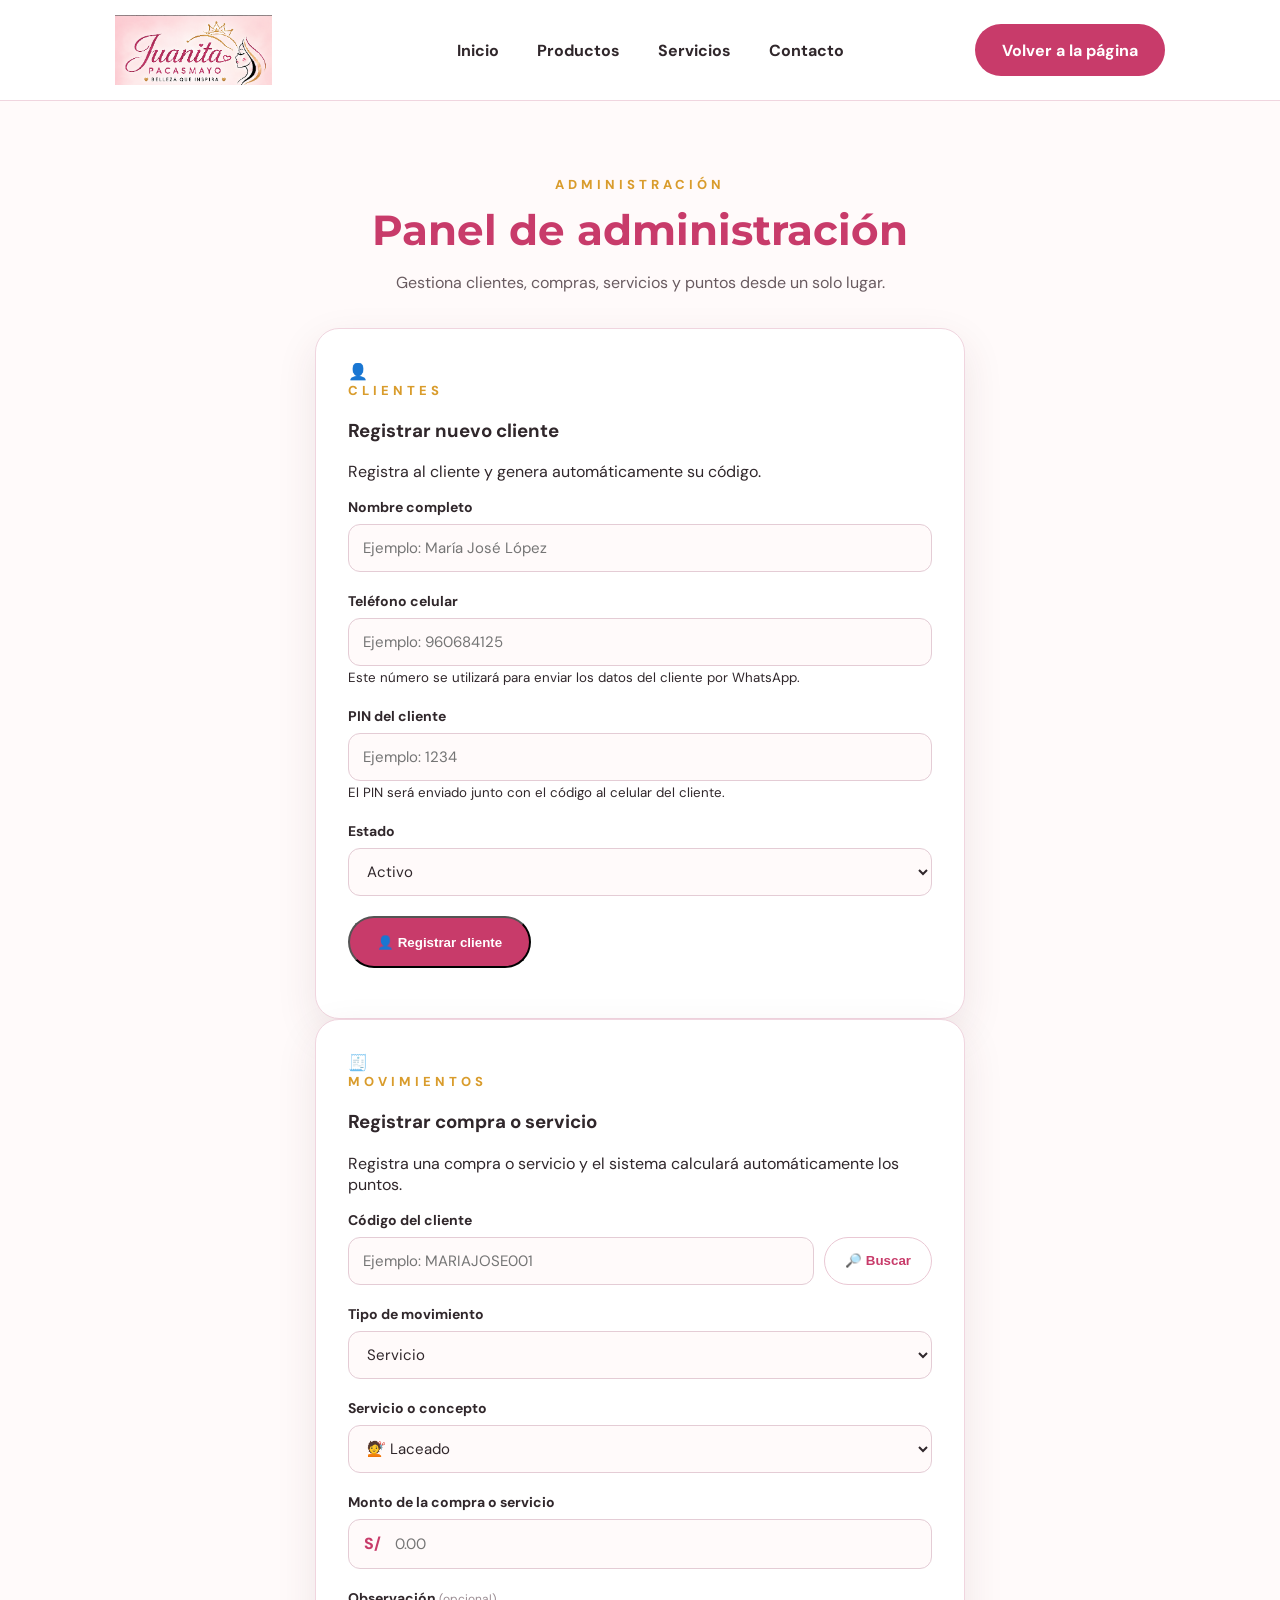
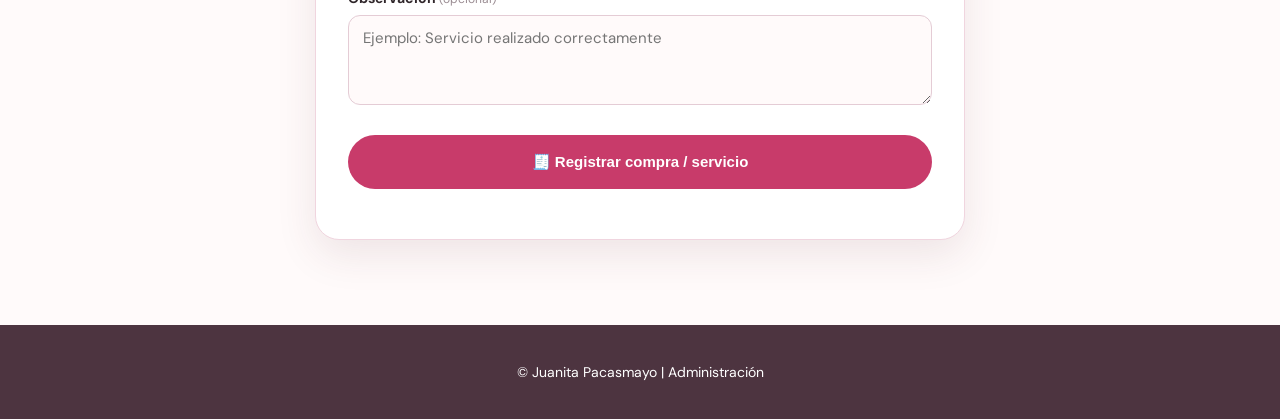
==== commit 3bcbf3aa: "Update admin.html" ====
--- a/admin.html
+++ b/admin.html
@@ -12,11 +12,15 @@
 
   <title>Administración | Juanita Pacasmayo</title>
 
+
   <!-- =====================================================
        GOOGLE FONTS
        ===================================================== -->
 
-  <link rel="preconnect" href="https://fonts.googleapis.com">
+  <link
+    rel="preconnect"
+    href="https://fonts.googleapis.com"
+  >
 
   <link
     rel="preconnect"
@@ -29,11 +33,15 @@
     rel="stylesheet"
   >
 
+
   <!-- =====================================================
-       CSS PRINCIPAL
+       CSS
        ===================================================== -->
 
-  <link rel="stylesheet" href="styles.css">
+  <link
+    rel="stylesheet"
+    href="styles.css"
+  >
 
 </head>
 
@@ -46,8 +54,6 @@
        ===================================================== -->
 
   <header class="site-header">
-
-    <!-- LOGO -->
 
     <a
       href="index.html"
@@ -62,8 +68,6 @@
     </a>
 
 
-    <!-- MENÚ -->
-
     <nav class="main-nav">
 
       <a href="index.html">
@@ -84,8 +88,6 @@
 
     </nav>
 
-
-    <!-- BOTÓN VOLVER -->
 
     <a
       href="index.html"
@@ -99,15 +101,10 @@
 
 
   <!-- =====================================================
-       CONTENIDO PRINCIPAL
+       CONTENIDO
        ===================================================== -->
 
   <main>
-
-
-    <!-- ===================================================
-         SECCIÓN ADMINISTRACIÓN
-         =================================================== -->
 
     <section class="admin-section">
 
@@ -162,7 +159,8 @@
               </h3>
 
               <p>
-                Crea un nuevo cliente en el sistema de puntos.
+                Registra al cliente y genera automáticamente
+                su código.
               </p>
 
             </div>
@@ -171,7 +169,9 @@
 
 
 
-          <!-- NOMBRE -->
+          <!-- =================================================
+               NOMBRE
+               ================================================= -->
 
           <div class="form-group">
 
@@ -183,7 +183,7 @@
             <input
               type="text"
               id="nombreCliente"
-              placeholder="Ejemplo: María López"
+              placeholder="Ejemplo: María José López"
               autocomplete="name"
             >
 
@@ -191,12 +191,14 @@
 
 
 
-          <!-- TELÉFONO -->
+          <!-- =================================================
+               TELÉFONO
+               ================================================= -->
 
           <div class="form-group">
 
             <label for="telefonoCliente">
-              Teléfono
+              Teléfono celular
             </label>
 
 
@@ -205,13 +207,23 @@
               id="telefonoCliente"
               placeholder="Ejemplo: 960684125"
               autocomplete="tel"
+              inputmode="numeric"
             >
 
-          </div>
-
-
-
-          <!-- PIN -->
+            <small class="campo-ayuda">
+
+              Este número se utilizará para enviar
+              los datos del cliente por WhatsApp.
+
+            </small>
+
+          </div>
+
+
+
+          <!-- =================================================
+               PIN
+               ================================================= -->
 
           <div class="form-group">
 
@@ -223,16 +235,16 @@
             <input
               type="password"
               id="pinCliente"
-              placeholder="Ingresa un PIN"
+              placeholder="Ejemplo: 1234"
               inputmode="numeric"
               autocomplete="off"
+              maxlength="10"
             >
 
-
             <small class="campo-ayuda">
 
-              El PIN será utilizado para identificar
-              al cliente cuando corresponda.
+              El PIN será enviado junto con el código
+              al celular del cliente.
 
             </small>
 
@@ -240,7 +252,36 @@
 
 
 
-          <!-- BOTÓN -->
+          <!-- =================================================
+               ESTADO
+               ================================================= -->
+
+          <div class="form-group">
+
+            <label for="estadoCliente">
+              Estado
+            </label>
+
+
+            <select id="estadoCliente">
+
+              <option value="Activo">
+                Activo
+              </option>
+
+              <option value="Inactivo">
+                Inactivo
+              </option>
+
+            </select>
+
+          </div>
+
+
+
+          <!-- =================================================
+               BOTÓN REGISTRAR CLIENTE
+               ================================================= -->
 
           <button
             type="button"
@@ -254,7 +295,9 @@
 
 
 
-          <!-- MENSAJE -->
+          <!-- =================================================
+               MENSAJE
+               ================================================= -->
 
           <div
             id="mensajeCliente"
@@ -263,12 +306,14 @@
 
 
 
-          <!-- RESULTADO -->
+          <!-- =================================================
+               RESULTADO
+               ================================================= -->
 
           <div
             id="resultadoCliente"
             class="resultado-registro"
-            style="display: none;"
+            style="display:none;"
           >
 
             <div class="resultado-icono">
@@ -281,9 +326,28 @@
             </h3>
 
 
-            <p id="detalleCliente">
-              -
-            </p>
+            <div
+              id="detalleCliente"
+              class="detalle-cliente"
+            ></div>
+
+
+            <!-- =================================================
+                 BOTÓN WHATSAPP
+                 ================================================= -->
+
+            <a
+              id="btnWhatsAppCliente"
+              href="#"
+              target="_blank"
+              rel="noopener noreferrer"
+              class="button whatsapp-button"
+              style="display:none;"
+            >
+
+              📱 Enviar datos por WhatsApp
+
+            </a>
 
           </div>
 
@@ -301,7 +365,7 @@
 
 
         <!-- =================================================
-             REGISTRAR COMPRA / SERVICIO
+             REGISTRAR MOVIMIENTO
              ================================================= -->
 
         <div class="admin-form">
@@ -336,7 +400,7 @@
 
 
           <!-- =================================================
-               CÓDIGO DEL CLIENTE
+               CÓDIGO
                ================================================= -->
 
           <div class="form-group">
@@ -351,7 +415,7 @@
               <input
                 type="text"
                 id="codigoRegistro"
-                placeholder="Ejemplo: JP0001"
+                placeholder="Ejemplo: MARIAJOSE001"
                 autocomplete="off"
               >
 
@@ -373,13 +437,13 @@
 
 
           <!-- =================================================
-               INFORMACIÓN DEL CLIENTE
+               CLIENTE
                ================================================= -->
 
           <div
             id="clienteRegistro"
             class="cliente-registro"
-            style="display: none;"
+            style="display:none;"
           >
 
             <div class="cliente-icono">
@@ -535,7 +599,7 @@
 
 
           <!-- =================================================
-               BOTÓN REGISTRAR
+               REGISTRAR MOVIMIENTO
                ================================================= -->
 
           <button
@@ -562,13 +626,13 @@
 
 
           <!-- =================================================
-               RESULTADO
+               RESULTADO MOVIMIENTO
                ================================================= -->
 
           <div
             id="resultadoRegistro"
             class="resultado-registro"
-            style="display: none;"
+            style="display:none;"
           >
 
             <div class="resultado-icono">
@@ -587,22 +651,21 @@
 
           </div>
 
+
         </div>
 
 
 
         <!-- =================================================
-             HISTORIAL DEL CLIENTE
+             HISTORIAL
              ================================================= -->
 
         <section
           id="historialRegistro"
           class="historial-admin"
-          style="display: none;"
+          style="display:none;"
         >
 
-
-          <!-- ENCABEZADO -->
 
           <div class="historial-titulo">
 
@@ -628,32 +691,17 @@
 
 
 
-          <!-- =================================================
-               LISTA DEL HISTORIAL
-               ================================================= -->
-
           <div
             id="historialBody"
             class="lista-historial-admin"
-          >
-
-            <!--
-              Los movimientos serán cargados
-              automáticamente desde Google Sheets.
-            -->
-
-          </div>
-
-
-
-          <!-- =================================================
-               HISTORIAL VACÍO
-               ================================================= -->
+          ></div>
+
+
 
           <div
             id="historialVacio"
             class="historial-vacio"
-            style="display: none;"
+            style="display:none;"
           >
 
             <div>
@@ -675,17 +723,11 @@
 
 
 
-          <!-- =================================================
-               CANTIDAD DE MOVIMIENTOS
-               ================================================= -->
-
           <div
             id="totalMovimientos"
             class="total-movimientos"
           >
-
             0 movimientos
-
           </div>
 
 
@@ -695,7 +737,6 @@
       </div>
 
     </section>
-
 
   </main>
 
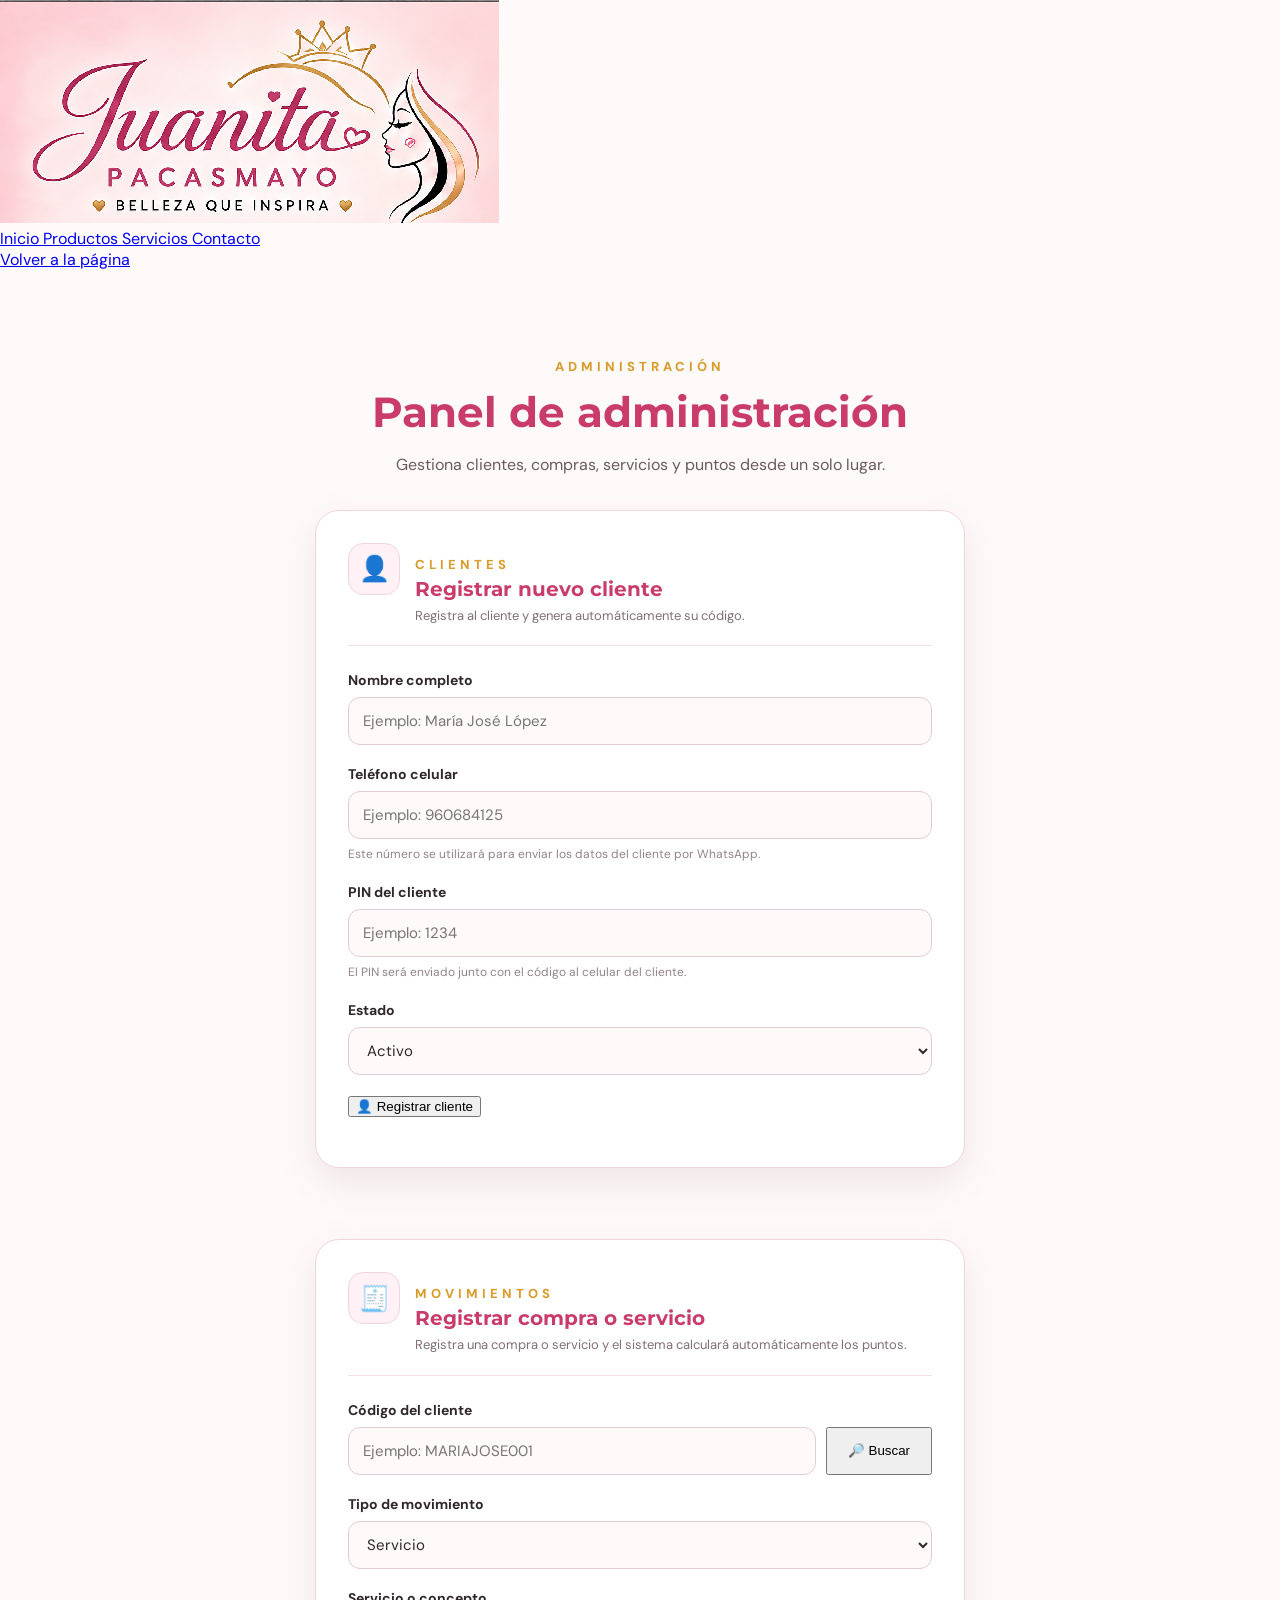
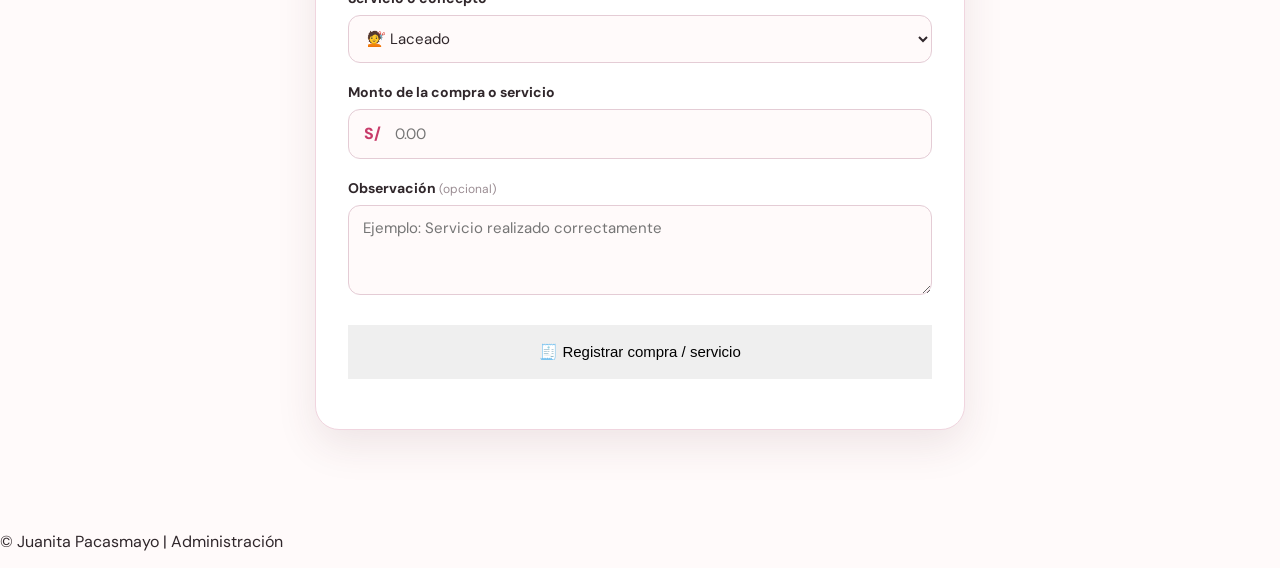
==== commit 002ce530: "Update admin.html" ====
--- a/admin.html
+++ b/admin.html
@@ -40,7 +40,7 @@
 
   <link
     rel="stylesheet"
-    href="styles.css"
+    href="admin.css"
   >
 
 </head>
--- a/admin.css
+++ b/admin.css
@@ -0,0 +1,1973 @@
+:root {
+  --pink: #c83b6a;
+  --pink-dark: #aa2f59;
+  --gold: #d99c2c;
+  --ink: #30272b;
+  --paper: #fffafa;
+  --line: #f0d5df;
+}
+
+* {
+  box-sizing: border-box;
+}
+
+html {
+  scroll-behavior: smooth;
+}
+
+body {
+  margin: 0;
+  color: var(--ink);
+  background: var(--paper);
+  font-family: "DM Sans", Arial, sans-serif;
+}
+
+
+/* =====================================================
+/* =====================================================
+   BOTONES DEL ENCABEZADO
+   ===================================================== */
+
+.header-buttons {
+  display: flex;
+
+  align-items: center;
+
+  gap: 10px;
+}
+
+
+/* =====================================================
+   BOTÓN ADMINISTRACIÓN
+   ===================================================== */
+
+.admin-button {
+  display: inline-flex;
+
+  align-items: center;
+
+  justify-content: center;
+
+  padding: 12px 18px;
+
+  border-radius: 25px;
+
+  background: #fff;
+
+  color: var(--pink);
+
+  border: 1px solid var(--pink);
+
+  text-decoration: none;
+
+  font-family: "DM Sans", Arial, sans-serif;
+
+  font-size: 14px;
+
+  font-weight: 700;
+
+  transition: all 0.25s ease;
+}
+
+
+.admin-button:hover {
+  background: var(--pink);
+
+  color: white;
+
+  transform: translateY(-2px);
+}
+
+
+/* =====================================================
+   ADMINISTRACIÓN
+   ===================================================== */
+
+.admin-section {
+  width: 100%;
+
+  padding: 75px 25px 85px;
+
+  background: #fffafa;
+}
+
+
+.admin-container {
+  width: 100%;
+
+  max-width: 850px;
+
+  margin: 0 auto;
+
+  text-align: center;
+}
+
+
+.admin-container .section-kicker {
+  margin-bottom: 12px;
+
+  color: var(--gold);
+
+  font-size: 13px;
+
+  font-weight: 800;
+
+  letter-spacing: 4px;
+
+  text-transform: uppercase;
+}
+
+
+.admin-container h2 {
+  margin: 0;
+
+  color: var(--pink);
+
+  font-family: "Montserrat", Arial, sans-serif;
+
+  font-size: clamp(30px, 4vw, 42px);
+
+  line-height: 1.2;
+}
+
+
+.admin-container .section-lead {
+  max-width: 650px;
+
+  margin: 15px auto 32px;
+
+  color: #695b60;
+
+  font-size: 16px;
+
+  line-height: 1.6;
+}
+
+
+/* =====================================================
+   FORMULARIO ADMINISTRACIÓN
+   ===================================================== */
+
+.admin-form {
+  width: 100%;
+
+  max-width: 650px;
+
+  margin: 0 auto;
+
+  padding: 32px;
+
+  background: #ffffff;
+
+  border: 1px solid var(--line);
+
+  border-radius: 24px;
+
+  box-shadow:
+    0 15px 40px rgba(89, 35, 50, 0.10);
+
+  text-align: left;
+}
+
+
+.form-group {
+  width: 100%;
+
+  margin-bottom: 20px;
+}
+
+
+.form-group label {
+  display: block;
+
+  margin-bottom: 8px;
+
+  color: var(--ink);
+
+  font-size: 14px;
+
+  font-weight: 700;
+}
+
+
+/* =====================================================
+   INPUTS
+   ===================================================== */
+
+.form-group input,
+.form-group select,
+.form-group textarea {
+  width: 100%;
+
+  min-height: 48px;
+
+  padding: 12px 14px;
+
+  color: var(--ink);
+
+  background: #fffafa;
+
+  border: 1px solid #e4ccd5;
+
+  border-radius: 12px;
+
+  outline: none;
+
+  font-family: "DM Sans", Arial, sans-serif;
+
+  font-size: 15px;
+
+  transition: 0.2s;
+}
+
+
+.form-group input:focus,
+.form-group select:focus,
+.form-group textarea:focus {
+  border-color: var(--pink);
+
+  box-shadow:
+    0 0 0 3px rgba(200, 59, 106, 0.10);
+}
+
+
+.form-group textarea {
+  min-height: 90px;
+
+  resize: vertical;
+}
+
+
+/* =====================================================
+   BUSCAR CLIENTE
+   ===================================================== */
+
+.campo-con-boton {
+  display: flex;
+
+  align-items: stretch;
+
+  gap: 10px;
+
+  width: 100%;
+}
+
+
+.campo-con-boton input {
+  flex: 1;
+
+  min-width: 0;
+}
+
+
+.campo-con-boton .button {
+  flex-shrink: 0;
+
+  min-height: 48px;
+
+  padding: 0 20px;
+}
+
+
+/* =====================================================
+   INFORMACIÓN CLIENTE
+   ===================================================== */
+
+.cliente-registro {
+  display: flex;
+
+  align-items: center;
+
+  gap: 15px;
+
+  width: 100%;
+
+  margin: 0 0 22px;
+
+  padding: 16px;
+
+  background: #fff4f7;
+
+  border: 1px solid #f0d5df;
+
+  border-radius: 16px;
+}
+
+
+.cliente-icono {
+  width: 52px;
+  height: 52px;
+
+  display: grid;
+
+  place-items: center;
+
+  flex-shrink: 0;
+
+  background: #ffffff;
+
+  border-radius: 50%;
+
+  font-size: 25px;
+}
+
+
+.cliente-registro span {
+  display: block;
+
+  margin-bottom: 3px;
+
+  color: #806f76;
+
+  font-size: 12px;
+}
+
+
+.cliente-registro strong {
+  display: block;
+
+  color: var(--pink);
+
+  font-size: 17px;
+}
+
+
+.cliente-registro small {
+  display: block;
+
+  margin-top: 4px;
+
+  color: #66575d;
+
+  font-weight: 700;
+}
+
+
+/* =====================================================
+   MONTO
+   ===================================================== */
+
+.monto-input {
+  display: flex;
+
+  align-items: center;
+
+  width: 100%;
+
+  min-height: 48px;
+
+  overflow: hidden;
+
+  background: #fffafa;
+
+  border: 1px solid #e4ccd5;
+
+  border-radius: 12px;
+}
+
+
+.monto-input span {
+  padding-left: 15px;
+
+  color: var(--pink);
+
+  font-weight: 800;
+}
+
+
+.monto-input input {
+  flex: 1;
+
+  min-width: 0;
+
+  border: none;
+
+  background: transparent;
+
+  box-shadow: none;
+}
+
+
+.monto-input input:focus {
+  border: none;
+
+  box-shadow: none;
+}
+
+
+/* =====================================================
+   BOTÓN REGISTRAR
+   ===================================================== */
+
+#btnRegistrarMovimiento {
+  width: 100%;
+
+  min-height: 54px;
+
+  margin-top: 5px;
+
+  border: none;
+
+  cursor: pointer;
+
+  font-size: 15px;
+}
+
+
+#btnRegistrarMovimiento:hover {
+  transform: translateY(-2px);
+}
+
+
+/* =====================================================
+   MENSAJES ADMIN
+   ===================================================== */
+
+.mensaje-registro {
+  width: 100%;
+
+  margin-top: 18px;
+
+  text-align: center;
+
+  font-size: 14px;
+
+  font-weight: 700;
+}
+
+
+/* =====================================================
+   RESULTADO ADMIN
+   ===================================================== */
+
+.resultado-registro {
+  width: 100%;
+
+  margin-top: 22px;
+
+  padding: 22px;
+
+  text-align: center;
+
+  background: #fffaf0;
+
+  border: 1px solid #ead49b;
+
+  border-radius: 17px;
+}
+
+
+.resultado-icono {
+  font-size: 35px;
+}
+
+
+.resultado-registro h3 {
+  margin: 8px 0;
+
+  color: #a87313;
+
+  font-family: "Montserrat", Arial, sans-serif;
+}
+
+
+.resultado-registro p {
+  margin: 0;
+
+  color: #66575d;
+
+  line-height: 1.6;
+}
+
+
+.opcional {
+  color: #9a8c92;
+
+  font-size: 12px;
+
+  font-weight: 400;
+}
+
+
+/* =====================================================
+   HISTORIAL
+   ===================================================== */
+
+.historial-cliente {
+  max-width: 900px;
+
+  margin: 35px auto 0;
+
+  padding: 30px;
+
+  background: white;
+
+  border: 1px solid var(--line);
+
+  border-radius: 24px;
+
+  box-shadow:
+    0 12px 35px rgba(89, 35, 50, 0.08);
+
+  text-align: left;
+}
+
+
+.historial-header {
+  display: flex;
+
+  align-items: center;
+
+  justify-content: space-between;
+
+  gap: 20px;
+
+  margin-bottom: 22px;
+}
+
+
+.historial-header .section-kicker {
+  margin-bottom: 5px;
+}
+
+
+.historial-header h3 {
+  margin: 0;
+
+  color: var(--pink);
+
+  font-family: "Montserrat", Arial, sans-serif;
+
+  font-size: 25px;
+}
+
+
+.total-movimientos {
+  padding: 9px 16px;
+
+  color: var(--pink);
+
+  background: #fff1f5;
+
+  border: 1px solid var(--line);
+
+  border-radius: 20px;
+
+  font-size: 13px;
+
+  font-weight: 700;
+}
+
+
+/* =====================================================
+   LISTA HISTORIAL
+   ===================================================== */
+
+.historial-lista,
+.lista-historial,
+.lista-historial-admin {
+  display: flex;
+
+  flex-direction: column;
+
+  gap: 14px;
+}
+
+
+.historial-item {
+  display: grid;
+
+  grid-template-columns: 80px 1fr auto;
+
+  align-items: center;
+
+  gap: 18px;
+
+  padding: 18px;
+
+  background: #fffafa;
+
+  border: 1px solid #f1dce3;
+
+  border-radius: 18px;
+
+  transition: 0.2s;
+}
+
+
+.historial-item:hover {
+  transform: translateY(-2px);
+
+  box-shadow:
+    0 8px 20px rgba(89, 35, 50, 0.08);
+}
+
+
+.historial-icono {
+  width: 58px;
+  height: 58px;
+
+  display: grid;
+
+  place-items: center;
+
+  border-radius: 16px;
+
+  background: #fff1f5;
+
+  font-size: 27px;
+}
+
+
+.historial-info strong {
+  display: block;
+
+  margin-bottom: 5px;
+
+  color: #30272b;
+
+  font-size: 17px;
+}
+
+
+.historial-info span {
+  display: block;
+
+  color: #806d74;
+
+  font-size: 13px;
+
+  line-height: 1.6;
+}
+
+
+.historial-monto {
+  text-align: right;
+}
+
+
+.historial-monto strong {
+  display: block;
+
+  color: var(--pink);
+
+  font-size: 18px;
+}
+
+
+.historial-monto span {
+  display: block;
+
+  margin-top: 5px;
+
+  color: #b17b1e;
+
+  font-weight: 700;
+
+  font-size: 14px;
+}
+
+
+/* =====================================================
+   TARJETA DE MOVIMIENTO
+   ===================================================== */
+
+.movimiento-card {
+  display: grid;
+
+  grid-template-columns: 55px 1fr auto;
+
+  align-items: center;
+
+  gap: 16px;
+
+  padding: 17px 20px;
+
+  background: #fffafa;
+
+  border: 1px solid #f1e0e5;
+
+  border-radius: 17px;
+
+  transition: 0.2s ease;
+}
+
+
+.movimiento-card:hover {
+  transform: translateY(-2px);
+
+  box-shadow:
+    0 8px 20px rgba(89, 35, 50, 0.08);
+}
+
+
+.movimiento-icono {
+  width: 50px;
+  height: 50px;
+
+  display: grid;
+
+  place-items: center;
+
+  background: #fff1f5;
+
+  border-radius: 15px;
+
+  font-size: 25px;
+}
+
+
+.movimiento-info {
+  display: flex;
+
+  flex-direction: column;
+
+  gap: 4px;
+}
+
+
+.movimiento-info strong {
+  color: var(--ink);
+
+  font-size: 16px;
+}
+
+
+.movimiento-info span {
+  color: var(--pink);
+
+  font-size: 13px;
+
+  font-weight: 700;
+}
+
+
+.movimiento-info small {
+  color: #806f76;
+
+  font-size: 12px;
+}
+
+
+.movimiento-datos {
+  display: flex;
+
+  flex-direction: column;
+
+  align-items: flex-end;
+
+  gap: 5px;
+}
+
+
+.movimiento-datos strong {
+  color: var(--ink);
+
+  font-size: 17px;
+}
+
+
+.movimiento-datos span {
+  color: #c78a22;
+
+  font-size: 13px;
+
+  font-weight: 700;
+}
+
+
+/* =====================================================
+   HISTORIAL VACÍO / CARGANDO
+   ===================================================== */
+
+.historial-vacio,
+.historial-cargando {
+  padding: 30px 20px;
+
+  color: #806f76;
+
+  text-align: center;
+}
+
+
+.historial-vacio {
+  background: #fffafa;
+
+  border: 1px dashed var(--line);
+
+  border-radius: 16px;
+}
+
+
+.historial-vacio div {
+  margin-bottom: 10px;
+
+  font-size: 35px;
+}
+
+
+.historial-vacio strong {
+  display: block;
+
+  margin-bottom: 6px;
+
+  color: var(--ink);
+
+  font-size: 17px;
+}
+
+
+.historial-vacio p {
+  margin: 0;
+
+  font-size: 14px;
+}
+
+
+.historial-cargando {
+  color: var(--pink);
+
+  font-weight: 700;
+}
+
+
+/* =====================================================
+   HISTORIAL ADMIN
+   ===================================================== */
+
+.historial-admin {
+  width: 100%;
+
+  max-width: 900px;
+
+  margin: 35px auto 0;
+
+  padding: 30px;
+
+  background: #ffffff;
+
+  border: 1px solid #f0d5df;
+
+  border-radius: 24px;
+
+  box-shadow:
+    0 12px 35px rgba(89, 35, 50, 0.08);
+
+  text-align: left;
+}
+
+
+.historial-titulo {
+  display: flex;
+
+  align-items: center;
+
+  gap: 15px;
+
+  margin-bottom: 25px;
+
+  padding-bottom: 18px;
+
+  border-bottom: 1px solid #f0d5df;
+}
+
+
+.historial-titulo > span {
+  width: 50px;
+  height: 50px;
+
+  display: grid;
+
+  place-items: center;
+
+  border-radius: 15px;
+
+  background: #fff1f5;
+
+  font-size: 25px;
+}
+
+
+.historial-titulo h3 {
+  margin: 0;
+
+  color: var(--pink);
+
+  font-family: "Montserrat", Arial, sans-serif;
+
+  font-size: 22px;
+}
+
+
+.historial-titulo p {
+  margin: 5px 0 0;
+
+  color: #806d74;
+
+  font-size: 14px;
+}
+
+
+/* =====================================================
+   BOTÓN HISTORIAL
+   ===================================================== */
+
+.btn-historial {
+  display: inline-flex;
+
+  align-items: center;
+
+  justify-content: center;
+
+  margin-top: 15px;
+
+  padding: 10px 18px;
+
+  color: var(--pink);
+
+  background: white;
+
+  border: 1px solid var(--line);
+
+  border-radius: 20px;
+
+  font-weight: 700;
+
+  cursor: pointer;
+
+  transition: 0.2s;
+}
+
+
+.btn-historial:hover {
+  background: #fff1f5;
+
+  transform: translateY(-2px);
+}
+
+/* =====================================================
+   =====================================================
+   CELULAR
+   =====================================================
+   ===================================================== */
+
+@media (max-width: 768px) {
+
+
+  /* ===================================================
+     ENCABEZADO
+     =================================================== */
+
+  .site-header {
+    width: 100%;
+
+    min-height: 76px;
+
+    display: flex;
+
+    align-items: center;
+
+    justify-content: space-between;
+
+    gap: 8px;
+
+    padding: 10px 12px;
+
+    position: sticky;
+
+    top: 0;
+
+    z-index: 1000;
+  }
+
+
+  /* ===================================================
+     LOGO
+     =================================================== */
+
+  .site-header .brand {
+    flex: 1 1 auto;
+
+    min-width: 0;
+
+    width: auto;
+
+    display: flex;
+
+    align-items: center;
+  }
+
+
+  .site-header .brand img {
+    display: block;
+
+    width: 100%;
+
+    max-width: 145px;
+
+    max-height: 55px;
+
+    height: auto;
+
+    object-fit: contain;
+  }
+
+
+  /* ===================================================
+     BOTÓN ADMINISTRACIÓN
+     =================================================== */
+
+  .header-buttons {
+    order: 2;
+
+    flex: 0 0 auto;
+
+    display: flex;
+
+    align-items: center;
+
+    justify-content: center;
+
+    margin: 0;
+  }
+
+
+  .header-buttons .contact-button {
+    display: none;
+  }
+
+
+  .header-buttons .admin-button {
+    display: inline-flex;
+
+    align-items: center;
+
+    justify-content: center;
+
+    min-height: 40px;
+
+    width: auto;
+
+    padding: 7px 11px;
+
+    border-radius: 22px;
+
+    font-size: 11px;
+
+    white-space: nowrap;
+  }
+
+
+  /* ===================================================
+     BOTÓN TRES RAYAS
+     =================================================== */
+
+  .menu-toggle {
+    order: 3;
+
+    flex: 0 0 42px;
+
+    display: flex !important;
+
+    flex-direction: column !important;
+
+    align-items: center !important;
+
+    justify-content: center !important;
+
+    width: 42px !important;
+
+    height: 42px !important;
+
+    margin: 0 !important;
+
+    padding: 5px !important;
+
+    gap: 5px !important;
+
+    border: none !important;
+
+    background: transparent !important;
+  }
+
+
+  /* ===================================================
+     LAS TRES RAYAS
+     =================================================== */
+
+  .menu-toggle span {
+    display: block !important;
+
+    width: 28px !important;
+
+    height: 3px !important;
+
+    margin: 0 !important;
+
+    flex: 0 0 3px !important;
+
+    border-radius: 10px;
+
+    background: var(--pink) !important;
+  }
+
+
+  /* ===================================================
+     MENÚ DESPLEGABLE
+     =================================================== */
+
+  .main-nav {
+    position: absolute;
+
+    top: 100%;
+
+    right: 10px;
+
+    left: auto;
+
+    width: 220px;
+
+    max-width: calc(100vw - 20px);
+
+    display: none;
+
+    flex-direction: column !important;
+
+    align-items: stretch !important;
+
+    justify-content: flex-start !important;
+
+    gap: 4px !important;
+
+    padding: 10px;
+
+    margin: 0;
+
+    background: white;
+
+    border: 1px solid var(--line);
+
+    border-radius: 18px;
+
+    box-shadow:
+      0 12px 30px rgba(89, 35, 50, 0.15);
+
+    z-index: 9999;
+  }
+
+
+  /* ===================================================
+     MENÚ ABIERTO
+     =================================================== */
+
+  .main-nav.open,
+  .main-nav.menu-abierto {
+    display: flex !important;
+  }
+
+
+  /* ===================================================
+     OPCIONES DEL MENÚ
+     =================================================== */
+
+  .main-nav a {
+    display: flex !important;
+
+    align-items: center;
+
+    justify-content: flex-start;
+
+    width: 100%;
+
+    min-height: 44px;
+
+    padding: 11px 14px;
+
+    color: var(--ink);
+
+    background: transparent;
+
+    text-decoration: none;
+
+    font-size: 15px;
+
+    font-weight: 600;
+
+    border-radius: 12px;
+
+    white-space: normal;
+  }
+
+
+  .main-nav a:hover {
+    color: var(--pink);
+
+    background: #fff1f5;
+  }
+
+
+  /* ===================================================
+     WHATSAPP DENTRO DEL MENÚ
+     =================================================== */
+
+  .main-nav .mobile-contact {
+    display: flex !important;
+
+    align-items: center;
+
+    justify-content: center;
+
+    margin-top: 5px;
+
+    padding: 12px;
+
+    color: white !important;
+
+    background: var(--pink);
+
+    text-align: center;
+
+    border-radius: 12px;
+  }
+
+
+  .main-nav .mobile-contact:hover {
+    color: white !important;
+
+    background: var(--pink-dark);
+  }
+
+
+  /* ===================================================
+     PORTADA
+     =================================================== */
+
+  .hero {
+    grid-template-columns: 1fr;
+
+    gap: 35px;
+
+    padding: 70px 28px 50px;
+  }
+
+
+  .hero-copy {
+    order: 2;
+  }
+
+
+  .hero-art {
+    order: 1;
+  }
+
+
+  h1 {
+    font-size: 105px;
+  }
+
+
+  .location {
+    font-size: 19px;
+
+    letter-spacing: 8px;
+  }
+
+
+  .intro {
+    font-size: 18px;
+  }
+
+
+  /* ===================================================
+     TARJETAS
+     =================================================== */
+
+  .card-grid {
+    grid-template-columns: 1fr;
+  }
+
+
+  .content-section,
+  .visit,
+  .gallery {
+    padding: 60px 28px;
+  }
+
+
+  /* ===================================================
+     PREMIOS
+     =================================================== */
+
+  .premios-lista {
+    grid-template-columns: 1fr;
+
+    gap: 15px;
+
+    margin-top: 20px;
+  }
+
+
+  .premio {
+    min-height: auto;
+
+    padding: 17px;
+
+    gap: 14px;
+
+    border-radius: 17px;
+  }
+
+
+  .premio > span {
+    flex: 0 0 52px;
+
+    width: 52px;
+
+    height: 52px;
+
+    font-size: 27px;
+  }
+
+
+  .premio strong {
+    font-size: 17px;
+  }
+
+
+  .premio p {
+    font-size: 14px;
+  }
+
+
+  .premio .estado-premio {
+    margin-top: 10px;
+
+    font-size: 12px;
+  }
+
+
+  /* ===================================================
+     ADMINISTRACIÓN
+     =================================================== */
+
+  .admin-section {
+    padding: 55px 20px 65px;
+  }
+
+
+  .admin-container {
+    max-width: 100%;
+  }
+
+
+  .admin-container h2 {
+    font-size: 30px;
+  }
+
+
+  .admin-container .section-lead {
+    font-size: 15px;
+  }
+
+
+  .admin-form {
+    padding: 22px 18px;
+
+    border-radius: 19px;
+  }
+
+
+  .campo-con-boton {
+    flex-direction: column;
+
+    gap: 10px;
+  }
+
+
+  .campo-con-boton .button {
+    width: 100%;
+  }
+
+
+  .form-group input,
+  .form-group select,
+  .form-group textarea {
+    font-size: 16px;
+  }
+
+
+  /* ===================================================
+     HISTORIAL
+     =================================================== */
+
+  .historial-cliente {
+    margin: 25px 15px 0;
+
+    padding: 20px 15px;
+
+    border-radius: 20px;
+  }
+
+
+  .historial-header {
+    flex-direction: column;
+
+    align-items: flex-start;
+
+    gap: 10px;
+  }
+
+
+  .historial-header h3 {
+    font-size: 21px;
+  }
+
+
+  .historial-item {
+    grid-template-columns: 55px 1fr;
+
+    gap: 12px;
+
+    padding: 16px;
+  }
+
+
+  .historial-monto {
+    grid-column: 2;
+
+    text-align: left;
+
+    padding-top: 5px;
+
+    border-top: 1px solid #f0d5df;
+  }
+
+
+  .historial-icono {
+    width: 50px;
+
+    height: 50px;
+
+    font-size: 23px;
+  }
+
+
+  .movimiento-card {
+    grid-template-columns: 48px 1fr;
+
+    gap: 12px;
+
+    padding: 15px;
+  }
+
+
+  .movimiento-icono {
+    width: 45px;
+
+    height: 45px;
+
+    font-size: 22px;
+  }
+
+
+  .movimiento-datos {
+    grid-column: 2;
+
+    align-items: flex-start;
+
+    padding-top: 3px;
+  }
+
+}
+
+
+/* =====================================================
+   CELULARES PEQUEÑOS
+   ===================================================== */
+
+@media (max-width: 430px) {
+
+
+  .site-header {
+    min-height: 68px;
+
+    padding: 8px 9px;
+
+    gap: 5px;
+  }
+
+
+  .site-header .brand img {
+    max-width: 120px;
+
+    max-height: 48px;
+  }
+
+
+  .header-buttons .admin-button {
+    min-height: 38px;
+
+    padding: 6px 8px;
+
+    font-size: 10px;
+  }
+
+
+  .menu-toggle {
+    flex-basis: 40px !important;
+
+    width: 40px !important;
+
+    height: 40px !important;
+  }
+
+
+  .menu-toggle span {
+    width: 27px !important;
+
+    height: 3px !important;
+  }
+
+
+  .main-nav {
+    right: 8px;
+
+    width: 205px;
+  }
+
+
+  .main-nav a {
+    font-size: 14px;
+
+    min-height: 42px;
+  }
+
+
+  .hero {
+    padding: 60px 20px 45px;
+  }
+
+
+  .hero-art img {
+    border-radius: 20px;
+  }
+
+
+  .button {
+    width: 100%;
+  }
+
+
+  .content-section,
+  .visit,
+  .gallery {
+    padding-left: 20px;
+
+    padding-right: 20px;
+  }
+
+
+  .premio {
+    padding: 15px;
+
+    gap: 12px;
+  }
+
+
+  .premio > span {
+    flex-basis: 47px;
+
+    width: 47px;
+
+    height: 47px;
+
+    font-size: 24px;
+
+    border-radius: 13px;
+  }
+
+
+  .premio strong {
+    font-size: 16px;
+
+    margin-bottom: 5px;
+  }
+
+
+  .premio p {
+    font-size: 13px;
+  }
+
+
+  .admin-section {
+    padding: 45px 15px 55px;
+  }
+
+
+  .admin-form {
+    padding: 20px 15px;
+  }
+
+
+  .admin-container h2 {
+    font-size: 27px;
+  }
+
+
+  .historial-cliente {
+    margin-left: 10px;
+
+    margin-right: 10px;
+
+    padding: 18px 12px;
+  }
+
+
+  .historial-item {
+    grid-template-columns: 1fr;
+
+    gap: 10px;
+  }
+
+
+  .historial-monto {
+    grid-column: 1;
+
+    text-align: left;
+  }
+
+
+  .movimiento-card {
+    grid-template-columns: 45px 1fr;
+
+    padding: 14px;
+  }
+
+
+  .movimiento-datos {
+    grid-column: 2;
+  }
+
+}
+
+
+/* =====================================================
+   CELULARES MUY PEQUEÑOS
+   ===================================================== */
+
+@media (max-width: 360px) {
+
+  .site-header {
+    padding: 7px;
+
+    gap: 4px;
+  }
+
+
+  .site-header .brand img {
+    max-width: 100px;
+  }
+
+
+  .header-buttons .admin-button {
+    min-height: 36px;
+
+    padding: 5px 7px;
+
+    font-size: 9px;
+  }
+
+
+  .menu-toggle {
+    flex-basis: 38px !important;
+
+    width: 38px !important;
+
+    height: 38px !important;
+  }
+
+
+  .menu-toggle span {
+    width: 25px !important;
+  }
+
+}
+/* =====================================================
+   RESULTADO DE CLIENTE REGISTRADO
+   ===================================================== */
+
+.detalle-cliente {
+  margin-top: 15px;
+}
+
+
+.cliente-exito-datos {
+  display: flex;
+  flex-direction: column;
+  gap: 10px;
+
+  max-width: 430px;
+
+  margin: 0 auto 18px;
+
+  padding: 18px;
+
+  background: #ffffff;
+
+  border: 1px solid #f0d5df;
+
+  border-radius: 16px;
+}
+
+
+.cliente-exito-datos p {
+  display: flex;
+
+  align-items: center;
+
+  justify-content: space-between;
+
+  gap: 15px;
+
+  margin: 0;
+
+  padding-bottom: 8px;
+
+  border-bottom: 1px solid #f5e8ed;
+}
+
+
+.cliente-exito-datos p:last-child {
+  padding-bottom: 0;
+
+  border-bottom: none;
+}
+
+
+.cliente-exito-datos p span {
+  color: #806f76;
+
+  font-size: 13px;
+
+  font-weight: 600;
+}
+
+
+.cliente-exito-datos p strong {
+  color: var(--ink);
+
+  font-size: 14px;
+
+  text-align: right;
+}
+
+
+.cliente-exito-datos .codigo-generado {
+  color: var(--pink);
+
+  font-size: 18px;
+
+  font-weight: 800;
+
+  letter-spacing: 0.5px;
+}
+
+
+/* =====================================================
+   BOTÓN WHATSAPP
+   ===================================================== */
+
+.whatsapp-button {
+  width: 100%;
+
+  max-width: 430px;
+
+  margin: 8px auto 0;
+
+  color: white !important;
+
+  background: #25D366 !important;
+
+  border: none;
+
+  box-shadow:
+    0 10px 22px rgba(37, 211, 102, 0.20);
+
+  transition:
+    transform 0.2s ease,
+    box-shadow 0.2s ease;
+}
+
+
+.whatsapp-button:hover {
+  background: #1fba59 !important;
+
+  color: white !important;
+
+  transform: translateY(-2px);
+
+  box-shadow:
+    0 14px 28px rgba(37, 211, 102, 0.28);
+}
+
+
+/* =====================================================
+   AYUDA DE CAMPOS
+   ===================================================== */
+
+.campo-ayuda {
+  display: block;
+
+  margin-top: 6px;
+
+  color: #93838a;
+
+  font-size: 12px;
+
+  line-height: 1.5;
+}
+
+
+/* =====================================================
+   ENCABEZADO DE FORMULARIO
+   ===================================================== */
+
+.admin-form-header {
+  display: flex;
+
+  align-items: flex-start;
+
+  gap: 15px;
+
+  margin-bottom: 25px;
+
+  padding-bottom: 20px;
+
+  border-bottom: 1px solid #f3e1e7;
+}
+
+
+.admin-form-icono {
+  width: 52px;
+  height: 52px;
+
+  display: grid;
+
+  place-items: center;
+
+  flex-shrink: 0;
+
+  background: #fff1f5;
+
+  border: 1px solid #f0d5df;
+
+  border-radius: 15px;
+
+  font-size: 25px;
+}
+
+
+.admin-form-header .section-kicker {
+  margin-bottom: 4px;
+}
+
+
+.admin-form-header h3 {
+  margin: 0;
+
+  color: var(--pink);
+
+  font-family: "Montserrat", Arial, sans-serif;
+
+  font-size: 20px;
+}
+
+
+.admin-form-header p:last-child {
+  margin: 5px 0 0;
+
+  color: #806f76;
+
+  font-size: 13px;
+
+  line-height: 1.5;
+}
+
+
+/* =====================================================
+   SEPARADOR
+   ===================================================== */
+
+.admin-separador {
+  width: 100%;
+
+  height: 1px;
+
+  margin: 35px 0;
+}
+
+
+/* =====================================================
+   CELULAR
+   ===================================================== */
+
+@media (max-width: 650px) {
+
+  .admin-form-header {
+    gap: 12px;
+
+    margin-bottom: 21px;
+
+    padding-bottom: 17px;
+  }
+
+
+  .admin-form-icono {
+    width: 46px;
+    height: 46px;
+
+    border-radius: 13px;
+
+    font-size: 22px;
+  }
+
+
+  .admin-form-header h3 {
+    font-size: 18px;
+  }
+
+
+  .admin-form-header p:last-child {
+    font-size: 12px;
+  }
+
+
+  .cliente-exito-datos {
+    padding: 15px;
+  }
+
+
+  .cliente-exito-datos p {
+    align-items: flex-start;
+
+    flex-direction: column;
+
+    gap: 3px;
+  }
+
+
+  .cliente-exito-datos p strong {
+    text-align: left;
+  }
+
+
+  .cliente-exito-datos .codigo-generado {
+    font-size: 17px;
+  }
+
+
+  .whatsapp-button {
+    min-height: 52px;
+  }
+
+}
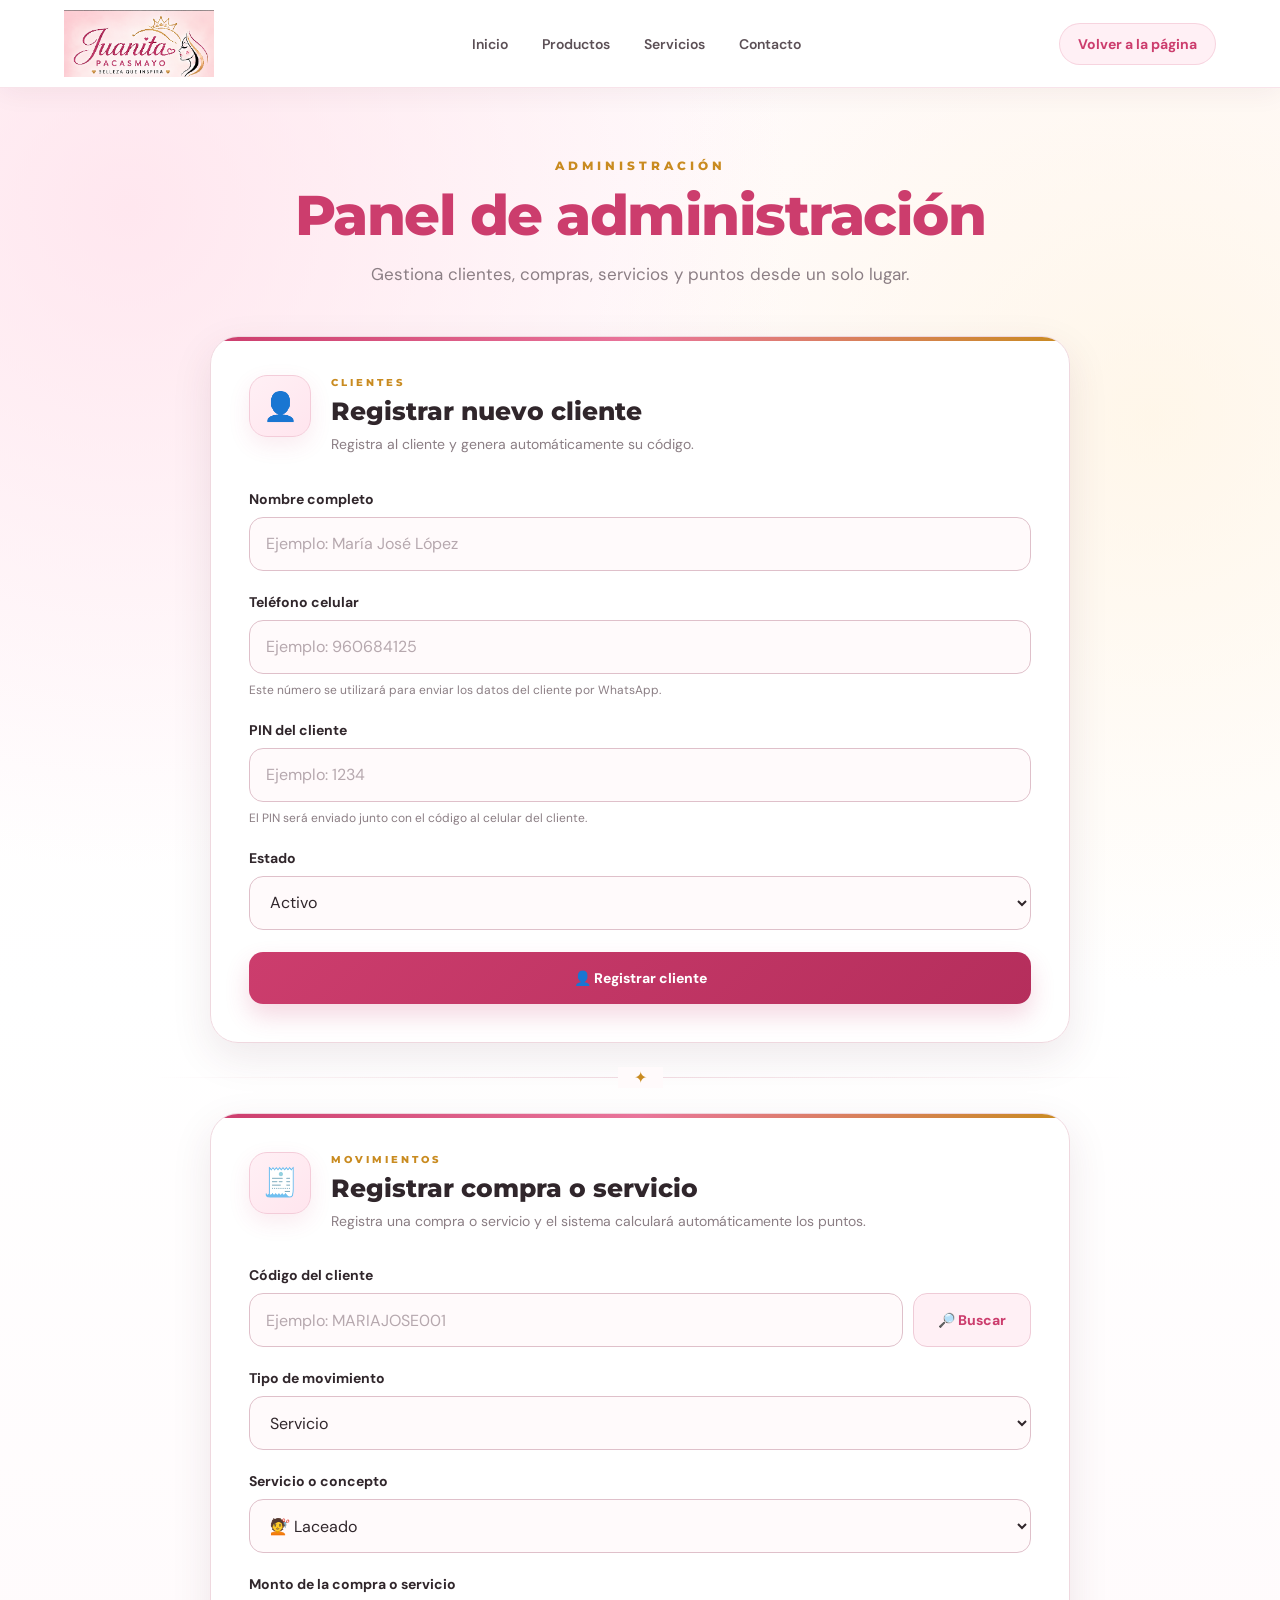
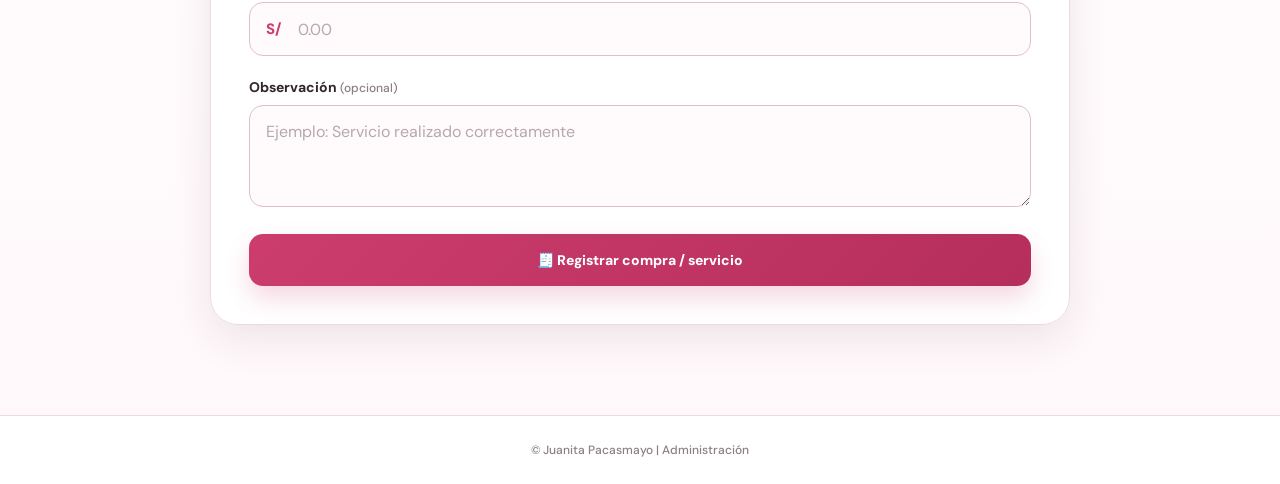
==== commit 8c99e019: "Update admin.html" ====
--- a/admin.html
+++ b/admin.html
@@ -630,27 +630,38 @@
                ================================================= -->
 
           <div
-            id="resultadoRegistro"
-            class="resultado-registro"
-            style="display:none;"
-          >
-
-            <div class="resultado-icono">
-              🎉
-            </div>
-
-
-            <h3>
-              Movimiento registrado
-            </h3>
-
-
-            <p id="detalleRegistro">
-              -
-            </p>
-
-          </div>
-
+  id="resultadoRegistro"
+  class="resultado-registro"
+  style="display:none;"
+>
+  <div class="resultado-icono">
+    🎉
+  </div>
+
+  <h3>
+    Movimiento registrado
+  </h3>
+
+  <p id="detalleRegistro">
+    -
+  </p>
+
+  <!-- =================================================
+       BOTÓN WHATSAPP - MOVIMIENTO
+       ================================================= -->
+
+  <a
+    id="btnWhatsAppMovimiento"
+    href="#"
+    target="_blank"
+    rel="noopener noreferrer"
+    class="button whatsapp-button"
+    style="display:none;"
+  >
+    📱 Enviar por WhatsApp
+  </a>
+
+</div>
 
         </div>
 
--- a/admin.css
+++ b/admin.css
@@ -1,11 +1,59 @@
+/* ============================================================
+   JUANITA PACASMAYO
+   ADMIN.CSS
+   Panel de administración
+   ============================================================ */
+
+
+/* ============================================================
+   VARIABLES
+   ============================================================ */
+
 :root {
-  --pink: #c83b6a;
-  --pink-dark: #aa2f59;
-  --gold: #d99c2c;
-  --ink: #30272b;
-  --paper: #fffafa;
-  --line: #f0d5df;
-}
+  --pink: #cc3d6d;
+  --pink-dark: #b52e5c;
+  --pink-soft: #fff0f5;
+  --pink-light: #fff8fa;
+
+  --gold: #c98b20;
+  --gold-light: #fff7e5;
+
+  --ink: #30262b;
+  --text: #51474c;
+  --muted: #8b7e84;
+
+  --white: #ffffff;
+  --paper: #fffdfd;
+
+  --line: #efd8df;
+  --line-dark: #dfc0ca;
+
+  --green: #22a06b;
+  --green-light: #edfff6;
+
+  --red: #d64545;
+  --red-light: #fff1f1;
+
+  --shadow-sm:
+    0 4px 14px rgba(91, 35, 55, 0.07);
+
+  --shadow:
+    0 14px 40px rgba(91, 35, 55, 0.10);
+
+  --shadow-lg:
+    0 25px 70px rgba(91, 35, 55, 0.14);
+
+  --radius-sm: 12px;
+  --radius: 20px;
+  --radius-lg: 28px;
+
+  --max-width: 980px;
+}
+
+
+/* ============================================================
+   RESET
+   ============================================================ */
 
 * {
   box-sizing: border-box;
@@ -17,170 +65,459 @@
 
 body {
   margin: 0;
+  padding: 0;
+
+  font-family: "DM Sans", Arial, sans-serif;
+
   color: var(--ink);
-  background: var(--paper);
-  font-family: "DM Sans", Arial, sans-serif;
-}
-
-
-/* =====================================================
-/* =====================================================
-   BOTONES DEL ENCABEZADO
-   ===================================================== */
-
-.header-buttons {
+
+  background:
+    radial-gradient(
+      circle at 10% 10%,
+      rgba(255, 220, 232, 0.65),
+      transparent 30%
+    ),
+    radial-gradient(
+      circle at 90% 20%,
+      rgba(255, 242, 218, 0.55),
+      transparent 28%
+    ),
+    linear-gradient(
+      180deg,
+      #fffafb 0%,
+      #ffffff 48%,
+      #fff8fa 100%
+    );
+
+  min-height: 100vh;
+}
+
+button,
+input,
+select,
+textarea {
+  font: inherit;
+}
+
+button {
+  cursor: pointer;
+}
+
+a {
+  color: inherit;
+}
+
+
+/* ============================================================
+   HEADER
+   ============================================================ */
+
+.site-header {
+  position: sticky;
+  top: 0;
+  z-index: 1000;
+
+  width: 100%;
+
+  min-height: 82px;
+
   display: flex;
-
   align-items: center;
-
-  gap: 10px;
-}
-
-
-/* =====================================================
-   BOTÓN ADMINISTRACIÓN
-   ===================================================== */
-
-.admin-button {
+  justify-content: space-between;
+
+  gap: 30px;
+
+  padding: 10px 5%;
+
+  background:
+    rgba(255, 255, 255, 0.96);
+
+  border-bottom:
+    1px solid rgba(204, 61, 109, 0.14);
+
+  box-shadow:
+    0 5px 25px rgba(80, 35, 50, 0.06);
+
+  backdrop-filter: blur(12px);
+}
+
+
+/* ============================================================
+   LOGO
+   ============================================================ */
+
+.brand {
+  display: flex;
+  align-items: center;
+
+  text-decoration: none;
+
+  flex-shrink: 0;
+}
+
+.brand img {
+  display: block;
+
+  width: 150px;
+  max-width: 100%;
+  height: auto;
+
+  object-fit: contain;
+}
+
+
+/* ============================================================
+   NAVEGACIÓN
+   ============================================================ */
+
+.main-nav {
+  display: flex;
+  align-items: center;
+  justify-content: center;
+
+  gap: 30px;
+
+  flex: 1;
+}
+
+.main-nav a {
+  position: relative;
+
+  padding: 8px 2px;
+
+  text-decoration: none;
+
+  color: #5c5056;
+
+  font-size: 14px;
+  font-weight: 600;
+
+  transition:
+    color 0.25s ease,
+    transform 0.25s ease;
+}
+
+.main-nav a::after {
+  content: "";
+
+  position: absolute;
+
+  left: 0;
+  bottom: 0;
+
+  width: 0;
+  height: 2px;
+
+  border-radius: 10px;
+
+  background: var(--pink);
+
+  transition: width 0.25s ease;
+}
+
+.main-nav a:hover {
+  color: var(--pink);
+
+  transform: translateY(-1px);
+}
+
+.main-nav a:hover::after {
+  width: 100%;
+}
+
+
+/* ============================================================
+   BOTÓN VOLVER
+   ============================================================ */
+
+.contact-button {
   display: inline-flex;
-
   align-items: center;
-
   justify-content: center;
 
-  padding: 12px 18px;
-
-  border-radius: 25px;
-
-  background: #fff;
+  min-height: 42px;
+
+  padding: 10px 18px;
+
+  border-radius: 999px;
+
+  text-decoration: none;
 
   color: var(--pink);
 
-  border: 1px solid var(--pink);
-
-  text-decoration: none;
-
-  font-family: "DM Sans", Arial, sans-serif;
+  background: var(--pink-soft);
+
+  border: 1px solid rgba(204, 61, 109, 0.16);
 
   font-size: 14px;
-
   font-weight: 700;
 
-  transition: all 0.25s ease;
-}
-
-
-.admin-button:hover {
+  white-space: nowrap;
+
+  transition:
+    background 0.25s ease,
+    color 0.25s ease,
+    transform 0.25s ease,
+    box-shadow 0.25s ease;
+}
+
+.contact-button:hover {
+  color: var(--white);
+
   background: var(--pink);
 
-  color: white;
-
   transform: translateY(-2px);
-}
-
-
-/* =====================================================
-   ADMINISTRACIÓN
-   ===================================================== */
+
+  box-shadow:
+    0 8px 20px rgba(204, 61, 109, 0.20);
+}
+
+
+/* ============================================================
+   CONTENIDO PRINCIPAL
+   ============================================================ */
+
+main {
+  width: 100%;
+}
 
 .admin-section {
   width: 100%;
 
-  padding: 75px 25px 85px;
-
-  background: #fffafa;
-}
-
+  padding:
+    70px 20px
+    90px;
+}
 
 .admin-container {
+  width: min(
+    100%,
+    var(--max-width)
+  );
+
+  margin: 0 auto;
+}
+
+
+/* ============================================================
+   ENCABEZADO DEL PANEL
+   ============================================================ */
+
+.admin-container > .section-kicker {
+  text-align: center;
+
+  margin:
+    0 0 12px;
+}
+
+.section-kicker {
+  margin: 0;
+
+  color: var(--gold);
+
+  font-family:
+    "Montserrat",
+    Arial,
+    sans-serif;
+
+  font-size: 12px;
+  font-weight: 800;
+
+  letter-spacing: 4px;
+
+  text-transform: uppercase;
+}
+
+.admin-container > h2 {
+  margin:
+    0 auto 14px;
+
+  max-width: 800px;
+
+  text-align: center;
+
+  color: var(--pink);
+
+  font-family:
+    "Montserrat",
+    Arial,
+    sans-serif;
+
+  font-size:
+    clamp(34px, 5vw, 56px);
+
+  line-height: 1.08;
+
+  font-weight: 800;
+
+  letter-spacing: -1.5px;
+}
+
+.section-lead {
+  max-width: 680px;
+
+  margin:
+    0 auto 48px;
+
+  text-align: center;
+
+  color: var(--muted);
+
+  font-size: 17px;
+
+  line-height: 1.7;
+}
+
+
+/* ============================================================
+   FORMULARIOS PRINCIPALES
+   ============================================================ */
+
+/*
+   CAMBIO PRINCIPAL:
+   Los formularios ahora tienen un ancho máximo de 860px
+   para que se vean más delgados y elegantes.
+*/
+
+.admin-form {
+  position: relative;
+
+  width: min(
+    100%,
+    860px
+  );
+
+  margin: 0 auto;
+
+  padding:
+    38px;
+
+  background:
+    rgba(255, 255, 255, 0.96);
+
+  border:
+    1px solid var(--line);
+
+  border-radius:
+    var(--radius-lg);
+
+  box-shadow:
+    var(--shadow);
+
+  overflow: hidden;
+}
+
+.admin-form::before {
+  content: "";
+
+  position: absolute;
+
+  top: 0;
+  left: 0;
+
   width: 100%;
-
-  max-width: 850px;
-
-  margin: 0 auto;
-
-  text-align: center;
-}
-
-
-.admin-container .section-kicker {
-  margin-bottom: 12px;
-
-  color: var(--gold);
-
-  font-size: 13px;
+  height: 4px;
+
+  background:
+    linear-gradient(
+      90deg,
+      var(--pink),
+      #e9759b,
+      var(--gold)
+    );
+}
+
+
+/* ============================================================
+   ENCABEZADO DE CADA FORMULARIO
+   ============================================================ */
+
+.admin-form-header {
+  display: flex;
+  align-items: flex-start;
+
+  gap: 20px;
+
+  margin-bottom: 34px;
+}
+
+.admin-form-icono {
+  width: 62px;
+  min-width: 62px;
+  height: 62px;
+
+  display: flex;
+  align-items: center;
+  justify-content: center;
+
+  border-radius: 18px;
+
+  background:
+    linear-gradient(
+      135deg,
+      #fff0f5,
+      #ffe5ee
+    );
+
+  border:
+    1px solid #f3ccd9;
+
+  font-size: 28px;
+
+  box-shadow:
+    0 8px 22px rgba(204, 61, 109, 0.10);
+}
+
+.admin-form-header .section-kicker {
+  margin:
+    1px 0 7px;
+
+  font-size: 10px;
+
+  letter-spacing: 3px;
+}
+
+.admin-form-header h3 {
+  margin:
+    0 0 7px;
+
+  color: var(--ink);
+
+  font-family:
+    "Montserrat",
+    Arial,
+    sans-serif;
+
+  font-size: 25px;
+
+  line-height: 1.2;
 
   font-weight: 800;
-
-  letter-spacing: 4px;
-
-  text-transform: uppercase;
-}
-
-
-.admin-container h2 {
+}
+
+.admin-form-header p:last-child {
   margin: 0;
 
-  color: var(--pink);
-
-  font-family: "Montserrat", Arial, sans-serif;
-
-  font-size: clamp(30px, 4vw, 42px);
-
-  line-height: 1.2;
-}
-
-
-.admin-container .section-lead {
-  max-width: 650px;
-
-  margin: 15px auto 32px;
-
-  color: #695b60;
-
-  font-size: 16px;
+  color: var(--muted);
+
+  font-size: 14px;
 
   line-height: 1.6;
 }
 
 
-/* =====================================================
-   FORMULARIO ADMINISTRACIÓN
-   ===================================================== */
-
-.admin-form {
-  width: 100%;
-
-  max-width: 650px;
-
-  margin: 0 auto;
-
-  padding: 32px;
-
-  background: #ffffff;
-
-  border: 1px solid var(--line);
-
-  border-radius: 24px;
-
-  box-shadow:
-    0 15px 40px rgba(89, 35, 50, 0.10);
-
-  text-align: left;
-}
-
+/* ============================================================
+   GRUPOS DE FORMULARIO
+   ============================================================ */
 
 .form-group {
-  width: 100%;
-
-  margin-bottom: 20px;
-}
-
+  margin-bottom: 22px;
+}
 
 .form-group label {
   display: block;
 
-  margin-bottom: 8px;
+  margin-bottom: 9px;
 
   color: var(--ink);
 
@@ -189,1785 +526,1332 @@
   font-weight: 700;
 }
 
-
-/* =====================================================
-   INPUTS
-   ===================================================== */
+.opcional {
+  color: var(--muted);
+
+  font-weight: 500;
+
+  font-size: 12px;
+}
+
+
+/* ============================================================
+   INPUTS / SELECT / TEXTAREA
+   ============================================================ */
 
 .form-group input,
 .form-group select,
 .form-group textarea {
   width: 100%;
 
-  min-height: 48px;
-
-  padding: 12px 14px;
-
-  color: var(--ink);
-
-  background: #fffafa;
-
-  border: 1px solid #e4ccd5;
-
-  border-radius: 12px;
+  border:
+    1px solid var(--line-dark);
+
+  border-radius:
+    14px;
+
+  background:
+    #fffafb;
+
+  color:
+    var(--ink);
 
   outline: none;
 
-  font-family: "DM Sans", Arial, sans-serif;
-
-  font-size: 15px;
-
-  transition: 0.2s;
-}
-
+  transition:
+    border-color 0.25s ease,
+    box-shadow 0.25s ease,
+    background 0.25s ease,
+    transform 0.2s ease;
+}
+
+.form-group input,
+.form-group select {
+  min-height: 54px;
+
+  padding:
+    0 16px;
+}
+
+.form-group textarea {
+  min-height: 95px;
+
+  padding:
+    14px 16px;
+
+  resize: vertical;
+
+  line-height: 1.5;
+}
+
+.form-group input::placeholder,
+.form-group textarea::placeholder {
+  color: #b6a8ae;
+}
+
+.form-group input:hover,
+.form-group select:hover,
+.form-group textarea:hover {
+  border-color: #d9a8b7;
+
+  background: #ffffff;
+}
 
 .form-group input:focus,
 .form-group select:focus,
 .form-group textarea:focus {
   border-color: var(--pink);
 
+  background: #ffffff;
+
   box-shadow:
-    0 0 0 3px rgba(200, 59, 106, 0.10);
-}
-
-
-.form-group textarea {
-  min-height: 90px;
-
-  resize: vertical;
-}
-
-
-/* =====================================================
-   BUSCAR CLIENTE
-   ===================================================== */
+    0 0 0 4px rgba(204, 61, 109, 0.09);
+}
+
+
+/* ============================================================
+   SELECT
+   ============================================================ */
+
+.form-group select {
+  appearance: auto;
+
+  cursor: pointer;
+}
+
+
+/* ============================================================
+   AYUDA DE CAMPOS
+   ============================================================ */
+
+.campo-ayuda {
+  display: block;
+
+  margin-top: 7px;
+
+  color: var(--muted);
+
+  font-size: 12px;
+
+  line-height: 1.5;
+}
+
+
+/* ============================================================
+   BOTONES GENERALES
+   ============================================================ */
+
+.button {
+  border: 0;
+
+  display: inline-flex;
+
+  align-items: center;
+
+  justify-content: center;
+
+  gap: 8px;
+
+  min-height: 52px;
+
+  padding:
+    13px 24px;
+
+  border-radius:
+    14px;
+
+  font-weight: 800;
+
+  font-size: 14px;
+
+  text-decoration: none;
+
+  transition:
+    transform 0.25s ease,
+    box-shadow 0.25s ease,
+    background 0.25s ease,
+    opacity 0.25s ease;
+}
+
+.button:hover {
+  transform:
+    translateY(-2px);
+}
+
+.button:active {
+  transform:
+    translateY(0);
+}
+
+
+/* ============================================================
+   BOTÓN PRINCIPAL
+   ============================================================ */
+
+.button.primary {
+  width: 100%;
+
+  color: var(--white);
+
+  background:
+    linear-gradient(
+      135deg,
+      var(--pink),
+      var(--pink-dark)
+    );
+
+  box-shadow:
+    0 12px 24px rgba(204, 61, 109, 0.20);
+}
+
+.button.primary:hover {
+  box-shadow:
+    0 16px 30px rgba(204, 61, 109, 0.28);
+}
+
+
+/* ============================================================
+   BOTÓN SECUNDARIO
+   ============================================================ */
+
+.button.secondary {
+  color: var(--pink);
+
+  background:
+    var(--pink-soft);
+
+  border:
+    1px solid #efcbd7;
+
+  box-shadow:
+    none;
+
+  white-space: nowrap;
+}
+
+.button.secondary:hover {
+  color: var(--white);
+
+  background:
+    var(--pink);
+
+  box-shadow:
+    0 8px 20px rgba(204, 61, 109, 0.18);
+}
+
+
+/* ============================================================
+   CAMPO CON BOTÓN
+   ============================================================ */
 
 .campo-con-boton {
+  display: grid;
+
+  grid-template-columns:
+    1fr auto;
+
+  gap: 10px;
+}
+
+.campo-con-boton input {
+  min-width: 0;
+}
+
+
+/* ============================================================
+   CAMPO DE MONTO
+   ============================================================ */
+
+.monto-input {
+  position: relative;
+
   display: flex;
 
-  align-items: stretch;
-
-  gap: 10px;
-
-  width: 100%;
-}
-
-
-.campo-con-boton input {
-  flex: 1;
-
-  min-width: 0;
-}
-
-
-.campo-con-boton .button {
-  flex-shrink: 0;
-
-  min-height: 48px;
-
-  padding: 0 20px;
-}
-
-
-/* =====================================================
-   INFORMACIÓN CLIENTE
-   ===================================================== */
+  align-items: center;
+}
+
+.monto-input span {
+  position: absolute;
+
+  left: 17px;
+
+  z-index: 2;
+
+  color: var(--pink);
+
+  font-weight: 800;
+
+  font-size: 15px;
+
+  pointer-events: none;
+}
+
+.monto-input input {
+  padding-left: 48px;
+}
+
+
+/* ============================================================
+   CLIENTE ENCONTRADO
+   ============================================================ */
 
 .cliente-registro {
   display: flex;
 
   align-items: center;
 
-  gap: 15px;
-
-  width: 100%;
-
-  margin: 0 0 22px;
-
-  padding: 16px;
-
-  background: #fff4f7;
-
-  border: 1px solid #f0d5df;
-
-  border-radius: 16px;
-}
-
+  gap: 16px;
+
+  margin:
+    4px 0 24px;
+
+  padding:
+    17px 20px;
+
+  border:
+    1px solid #d8eee4;
+
+  border-radius:
+    16px;
+
+  background:
+    linear-gradient(
+      135deg,
+      #f4fff9,
+      #ffffff
+    );
+
+  box-shadow:
+    0 8px 20px rgba(34, 160, 107, 0.07);
+}
 
 .cliente-icono {
-  width: 52px;
-  height: 52px;
-
-  display: grid;
-
-  place-items: center;
-
-  flex-shrink: 0;
-
-  background: #ffffff;
-
-  border-radius: 50%;
-
-  font-size: 25px;
-}
-
+  width: 48px;
+  min-width: 48px;
+  height: 48px;
+
+  display: flex;
+
+  align-items: center;
+
+  justify-content: center;
+
+  border-radius: 14px;
+
+  background:
+    var(--green-light);
+
+  font-size: 22px;
+}
 
 .cliente-registro span {
   display: block;
 
-  margin-bottom: 3px;
-
-  color: #806f76;
-
-  font-size: 12px;
-}
-
+  margin-bottom: 4px;
+
+  color: var(--green);
+
+  font-size: 11px;
+
+  font-weight: 800;
+
+  text-transform: uppercase;
+
+  letter-spacing: 1.5px;
+}
 
 .cliente-registro strong {
   display: block;
 
-  color: var(--pink);
-
-  font-size: 17px;
-}
-
+  color: var(--ink);
+
+  font-size: 16px;
+
+  font-weight: 800;
+}
 
 .cliente-registro small {
   display: block;
 
   margin-top: 4px;
 
-  color: #66575d;
+  color: var(--gold);
+
+  font-size: 13px;
 
   font-weight: 700;
 }
 
 
-/* =====================================================
-   MONTO
-   ===================================================== */
-
-.monto-input {
+/* ============================================================
+   MENSAJES
+   ============================================================ */
+
+.mensaje-registro {
+  display: none;
+
+  margin-top: 16px;
+
+  padding:
+    14px 17px;
+
+  border-radius:
+    13px;
+
+  font-size: 14px;
+
+  line-height: 1.5;
+
+  text-align: center;
+}
+
+.mensaje-registro:not(:empty) {
+  display: block;
+}
+
+
+/* ============================================================
+   RESULTADOS
+   ============================================================ */
+
+.resultado-registro {
+  margin-top: 24px;
+
+  padding:
+    30px;
+
+  text-align: center;
+
+  border:
+    1px solid #f0d5df;
+
+  border-radius:
+    22px;
+
+  background:
+    linear-gradient(
+      145deg,
+      #fff9fb,
+      #ffffff
+    );
+
+  box-shadow:
+    0 12px 30px rgba(91, 35, 55, 0.08);
+}
+
+.resultado-icono {
+  width: 64px;
+  height: 64px;
+
+  margin:
+    0 auto 14px;
+
   display: flex;
 
   align-items: center;
 
+  justify-content: center;
+
+  border-radius:
+    50%;
+
+  background:
+    #fff0f5;
+
+  font-size: 28px;
+
+  box-shadow:
+    0 8px 22px rgba(204, 61, 109, 0.10);
+}
+
+.resultado-registro h3 {
+  margin:
+    0 0 18px;
+
+  color: var(--pink);
+
+  font-family:
+    "Montserrat",
+    Arial,
+    sans-serif;
+
+  font-size: 23px;
+
+  font-weight: 800;
+}
+
+.detalle-cliente {
   width: 100%;
 
-  min-height: 48px;
-
-  overflow: hidden;
-
-  background: #fffafa;
-
-  border: 1px solid #e4ccd5;
-
-  border-radius: 12px;
-}
-
-
-.monto-input span {
-  padding-left: 15px;
-
-  color: var(--pink);
+  margin:
+    0 auto 20px;
+
+  text-align: left;
+}
+
+.detalle-cliente > div,
+.detalle-cliente p {
+  margin: 7px 0;
+}
+
+
+/* ============================================================
+   WHATSAPP
+   ============================================================ */
+
+.whatsapp-button {
+  width: 100%;
+
+  color: #ffffff !important;
+
+  background:
+    #20b866;
+
+  box-shadow:
+    0 10px 24px rgba(32, 184, 102, 0.20);
+}
+
+.whatsapp-button:hover {
+  background:
+    #189a55;
+
+  box-shadow:
+    0 14px 28px rgba(32, 184, 102, 0.28);
+}
+
+
+/* ============================================================
+   SEPARADOR
+   ============================================================ */
+
+.admin-separador {
+  position: relative;
+
+  height: 70px;
+
+  display: flex;
+
+  align-items: center;
+
+  justify-content: center;
+}
+
+.admin-separador::before {
+  content: "";
+
+  width: 100%;
+
+  height: 1px;
+
+  background:
+    linear-gradient(
+      90deg,
+      transparent,
+      var(--line),
+      transparent
+    );
+}
+
+.admin-separador::after {
+  content: "✦";
+
+  position: absolute;
+
+  padding:
+    0 16px;
+
+  color: var(--gold);
+
+  background:
+    #fffafb;
+
+  font-size: 16px;
+}
+
+
+/* ============================================================
+   HISTORIAL
+   ============================================================ */
+
+.historial-admin {
+  margin-top: 40px;
+
+  padding:
+    34px;
+
+  background:
+    rgba(255, 255, 255, 0.96);
+
+  border:
+    1px solid var(--line);
+
+  border-radius:
+    var(--radius-lg);
+
+  box-shadow:
+    var(--shadow);
+}
+
+.historial-titulo {
+  display: flex;
+
+  align-items: center;
+
+  gap: 16px;
+
+  padding-bottom: 24px;
+
+  margin-bottom: 24px;
+
+  border-bottom:
+    1px solid var(--line);
+}
+
+.historial-titulo > span {
+  width: 52px;
+  min-width: 52px;
+  height: 52px;
+
+  display: flex;
+
+  align-items: center;
+
+  justify-content: center;
+
+  border-radius: 15px;
+
+  background:
+    var(--gold-light);
+
+  font-size: 23px;
+}
+
+.historial-titulo h3 {
+  margin: 0 0 4px;
+
+  color: var(--ink);
+
+  font-family:
+    "Montserrat",
+    Arial,
+    sans-serif;
+
+  font-size: 22px;
 
   font-weight: 800;
 }
 
-
-.monto-input input {
-  flex: 1;
-
-  min-width: 0;
-
-  border: none;
-
-  background: transparent;
-
-  box-shadow: none;
-}
-
-
-.monto-input input:focus {
-  border: none;
-
-  box-shadow: none;
-}
-
-
-/* =====================================================
-   BOTÓN REGISTRAR
-   ===================================================== */
-
-#btnRegistrarMovimiento {
-  width: 100%;
-
-  min-height: 54px;
-
-  margin-top: 5px;
-
-  border: none;
-
-  cursor: pointer;
-
-  font-size: 15px;
-}
-
-
-#btnRegistrarMovimiento:hover {
-  transform: translateY(-2px);
-}
-
-
-/* =====================================================
-   MENSAJES ADMIN
-   ===================================================== */
-
-.mensaje-registro {
-  width: 100%;
-
-  margin-top: 18px;
-
-  text-align: center;
-
-  font-size: 14px;
-
-  font-weight: 700;
-}
-
-
-/* =====================================================
-   RESULTADO ADMIN
-   ===================================================== */
-
-.resultado-registro {
-  width: 100%;
-
-  margin-top: 22px;
-
-  padding: 22px;
-
-  text-align: center;
-
-  background: #fffaf0;
-
-  border: 1px solid #ead49b;
-
-  border-radius: 17px;
-}
-
-
-.resultado-icono {
-  font-size: 35px;
-}
-
-
-.resultado-registro h3 {
-  margin: 8px 0;
-
-  color: #a87313;
-
-  font-family: "Montserrat", Arial, sans-serif;
-}
-
-
-.resultado-registro p {
+.historial-titulo p {
   margin: 0;
 
-  color: #66575d;
-
-  line-height: 1.6;
-}
-
-
-.opcional {
-  color: #9a8c92;
-
-  font-size: 12px;
-
-  font-weight: 400;
-}
-
-
-/* =====================================================
-   HISTORIAL
-   ===================================================== */
-
-.historial-cliente {
-  max-width: 900px;
-
-  margin: 35px auto 0;
-
-  padding: 30px;
-
-  background: white;
-
-  border: 1px solid var(--line);
-
-  border-radius: 24px;
-
-  box-shadow:
-    0 12px 35px rgba(89, 35, 50, 0.08);
-
-  text-align: left;
-}
-
-
-.historial-header {
-  display: flex;
-
-  align-items: center;
-
-  justify-content: space-between;
-
-  gap: 20px;
-
-  margin-bottom: 22px;
-}
-
-
-.historial-header .section-kicker {
-  margin-bottom: 5px;
-}
-
-
-.historial-header h3 {
-  margin: 0;
-
-  color: var(--pink);
-
-  font-family: "Montserrat", Arial, sans-serif;
-
-  font-size: 25px;
-}
-
-
-.total-movimientos {
-  padding: 9px 16px;
-
-  color: var(--pink);
-
-  background: #fff1f5;
-
-  border: 1px solid var(--line);
-
-  border-radius: 20px;
+  color: var(--muted);
 
   font-size: 13px;
-
-  font-weight: 700;
-}
-
-
-/* =====================================================
-   LISTA HISTORIAL
-   ===================================================== */
-
-.historial-lista,
-.lista-historial,
+}
+
+
+/* ============================================================
+   LISTA DEL HISTORIAL
+   ============================================================ */
+
 .lista-historial-admin {
   display: flex;
 
   flex-direction: column;
 
-  gap: 14px;
-}
-
-
-.historial-item {
-  display: grid;
-
-  grid-template-columns: 80px 1fr auto;
+  gap: 12px;
+}
+
+
+/*
+   Estas reglas permiten que los elementos creados
+   dinámicamente por admin.js mantengan un aspecto
+   limpio aunque tengan diferentes clases.
+*/
+
+.lista-historial-admin > div {
+  padding:
+    17px 19px;
+
+  border:
+    1px solid #eee0e5;
+
+  border-radius:
+    15px;
+
+  background:
+    #fffafb;
+
+  transition:
+    transform 0.2s ease,
+    box-shadow 0.2s ease,
+    border-color 0.2s ease;
+}
+
+.lista-historial-admin > div:hover {
+  transform:
+    translateY(-2px);
+
+  border-color:
+    #e7c5d1;
+
+  box-shadow:
+    var(--shadow-sm);
+}
+
+
+/* ============================================================
+   HISTORIAL VACÍO
+   ============================================================ */
+
+.historial-vacio {
+  padding:
+    38px 20px;
+
+  text-align: center;
+
+  border:
+    1px dashed #e5cbd4;
+
+  border-radius:
+    17px;
+
+  background:
+    #fffafd;
+}
+
+.historial-vacio > div {
+  width: 56px;
+  height: 56px;
+
+  margin:
+    0 auto 14px;
+
+  display: flex;
 
   align-items: center;
 
-  gap: 18px;
-
-  padding: 18px;
-
-  background: #fffafa;
-
-  border: 1px solid #f1dce3;
-
-  border-radius: 18px;
-
-  transition: 0.2s;
-}
-
-
-.historial-item:hover {
-  transform: translateY(-2px);
-
-  box-shadow:
-    0 8px 20px rgba(89, 35, 50, 0.08);
-}
-
-
-.historial-icono {
-  width: 58px;
-  height: 58px;
-
-  display: grid;
-
-  place-items: center;
-
-  border-radius: 16px;
-
-  background: #fff1f5;
-
-  font-size: 27px;
-}
-
-
-.historial-info strong {
-  display: block;
-
-  margin-bottom: 5px;
-
-  color: #30272b;
-
-  font-size: 17px;
-}
-
-
-.historial-info span {
-  display: block;
-
-  color: #806d74;
-
-  font-size: 13px;
-
-  line-height: 1.6;
-}
-
-
-.historial-monto {
-  text-align: right;
-}
-
-
-.historial-monto strong {
-  display: block;
-
-  color: var(--pink);
-
-  font-size: 18px;
-}
-
-
-.historial-monto span {
-  display: block;
-
-  margin-top: 5px;
-
-  color: #b17b1e;
-
-  font-weight: 700;
-
-  font-size: 14px;
-}
-
-
-/* =====================================================
-   TARJETA DE MOVIMIENTO
-   ===================================================== */
-
-.movimiento-card {
-  display: grid;
-
-  grid-template-columns: 55px 1fr auto;
-
-  align-items: center;
-
-  gap: 16px;
-
-  padding: 17px 20px;
-
-  background: #fffafa;
-
-  border: 1px solid #f1e0e5;
-
-  border-radius: 17px;
-
-  transition: 0.2s ease;
-}
-
-
-.movimiento-card:hover {
-  transform: translateY(-2px);
-
-  box-shadow:
-    0 8px 20px rgba(89, 35, 50, 0.08);
-}
-
-
-.movimiento-icono {
-  width: 50px;
-  height: 50px;
-
-  display: grid;
-
-  place-items: center;
-
-  background: #fff1f5;
-
-  border-radius: 15px;
-
-  font-size: 25px;
-}
-
-
-.movimiento-info {
-  display: flex;
-
-  flex-direction: column;
-
-  gap: 4px;
-}
-
-
-.movimiento-info strong {
-  color: var(--ink);
-
-  font-size: 16px;
-}
-
-
-.movimiento-info span {
-  color: var(--pink);
-
-  font-size: 13px;
-
-  font-weight: 700;
-}
-
-
-.movimiento-info small {
-  color: #806f76;
-
-  font-size: 12px;
-}
-
-
-.movimiento-datos {
-  display: flex;
-
-  flex-direction: column;
-
-  align-items: flex-end;
-
-  gap: 5px;
-}
-
-
-.movimiento-datos strong {
-  color: var(--ink);
-
-  font-size: 17px;
-}
-
-
-.movimiento-datos span {
-  color: #c78a22;
-
-  font-size: 13px;
-
-  font-weight: 700;
-}
-
-
-/* =====================================================
-   HISTORIAL VACÍO / CARGANDO
-   ===================================================== */
-
-.historial-vacio,
-.historial-cargando {
-  padding: 30px 20px;
-
-  color: #806f76;
-
-  text-align: center;
-}
-
-
-.historial-vacio {
-  background: #fffafa;
-
-  border: 1px dashed var(--line);
-
-  border-radius: 16px;
-}
-
-
-.historial-vacio div {
-  margin-bottom: 10px;
-
-  font-size: 35px;
-}
-
+  justify-content: center;
+
+  border-radius:
+    50%;
+
+  background:
+    var(--pink-soft);
+
+  font-size: 24px;
+}
 
 .historial-vacio strong {
   display: block;
 
-  margin-bottom: 6px;
+  margin-bottom: 7px;
 
   color: var(--ink);
 
-  font-size: 17px;
-}
-
+  font-size: 15px;
+}
 
 .historial-vacio p {
+  max-width: 400px;
+
+  margin:
+    0 auto;
+
+  color: var(--muted);
+
+  font-size: 13px;
+
+  line-height: 1.6;
+}
+
+
+/* ============================================================
+   TOTAL MOVIMIENTOS
+   ============================================================ */
+
+.total-movimientos {
+  margin-top: 20px;
+
+  padding-top: 18px;
+
+  border-top:
+    1px solid var(--line);
+
+  text-align: right;
+
+  color: var(--pink);
+
+  font-size: 13px;
+
+  font-weight: 800;
+}
+
+
+/* ============================================================
+   FOOTER
+   ============================================================ */
+
+footer {
+  padding:
+    26px 20px;
+
+  text-align: center;
+
+  background:
+    #ffffff;
+
+  border-top:
+    1px solid var(--line);
+}
+
+footer p {
   margin: 0;
 
-  font-size: 14px;
-}
-
-
-.historial-cargando {
-  color: var(--pink);
-
-  font-weight: 700;
-}
-
-
-/* =====================================================
-   HISTORIAL ADMIN
-   ===================================================== */
-
+  color: var(--muted);
+
+  font-size: 12px;
+
+  font-weight: 500;
+}
+
+
+/* ============================================================
+   ANIMACIONES
+   ============================================================ */
+
+@keyframes adminFadeUp {
+
+  from {
+    opacity: 0;
+
+    transform:
+      translateY(18px);
+  }
+
+  to {
+    opacity: 1;
+
+    transform:
+      translateY(0);
+  }
+
+}
+
+.admin-form,
 .historial-admin {
-  width: 100%;
-
-  max-width: 900px;
-
-  margin: 35px auto 0;
-
-  padding: 30px;
-
-  background: #ffffff;
-
-  border: 1px solid #f0d5df;
-
-  border-radius: 24px;
-
-  box-shadow:
-    0 12px 35px rgba(89, 35, 50, 0.08);
-
-  text-align: left;
-}
-
-
-.historial-titulo {
-  display: flex;
-
-  align-items: center;
-
-  gap: 15px;
-
-  margin-bottom: 25px;
-
-  padding-bottom: 18px;
-
-  border-bottom: 1px solid #f0d5df;
-}
-
-
-.historial-titulo > span {
-  width: 50px;
-  height: 50px;
-
-  display: grid;
-
-  place-items: center;
-
-  border-radius: 15px;
-
-  background: #fff1f5;
-
-  font-size: 25px;
-}
-
-
-.historial-titulo h3 {
-  margin: 0;
-
-  color: var(--pink);
-
-  font-family: "Montserrat", Arial, sans-serif;
-
-  font-size: 22px;
-}
-
-
-.historial-titulo p {
-  margin: 5px 0 0;
-
-  color: #806d74;
-
-  font-size: 14px;
-}
-
-
-/* =====================================================
-   BOTÓN HISTORIAL
-   ===================================================== */
-
-.btn-historial {
-  display: inline-flex;
-
-  align-items: center;
-
-  justify-content: center;
-
-  margin-top: 15px;
-
-  padding: 10px 18px;
-
-  color: var(--pink);
-
-  background: white;
-
-  border: 1px solid var(--line);
-
-  border-radius: 20px;
-
-  font-weight: 700;
-
-  cursor: pointer;
-
-  transition: 0.2s;
-}
-
-
-.btn-historial:hover {
-  background: #fff1f5;
-
-  transform: translateY(-2px);
-}
-
-/* =====================================================
-   =====================================================
+  animation:
+    adminFadeUp 0.55s ease both;
+}
+
+
+/* ============================================================
+   TABLET
+   ============================================================ */
+
+@media (max-width: 850px) {
+
+  .site-header {
+    padding:
+      10px 24px;
+
+    gap: 18px;
+  }
+
+  .brand img {
+    width: 130px;
+  }
+
+  .main-nav {
+    gap: 18px;
+  }
+
+  .main-nav a {
+    font-size: 13px;
+  }
+
+  .contact-button {
+    padding:
+      9px 14px;
+
+    font-size: 13px;
+  }
+
+  .admin-section {
+    padding:
+      55px 18px
+      70px;
+  }
+
+}
+
+
+/* ============================================================
    CELULAR
-   =====================================================
-   ===================================================== */
-
-@media (max-width: 768px) {
-
-
-  /* ===================================================
-     ENCABEZADO
-     =================================================== */
+   ============================================================ */
+
+@media (max-width: 680px) {
+
+  body {
+    overflow-x: hidden;
+  }
+
+
+  /* ----------------------------------------------------------
+     HEADER
+     ---------------------------------------------------------- */
 
   .site-header {
+    position: relative;
+
+    min-height: auto;
+
+    flex-direction: column;
+
+    gap: 12px;
+
+    padding:
+      13px 16px 16px;
+  }
+
+  .brand {
+    justify-content: center;
+
     width: 100%;
-
-    min-height: 76px;
+  }
+
+  .brand img {
+    width: 145px;
+  }
+
+  .main-nav {
+    width: 100%;
 
     display: flex;
 
-    align-items: center;
-
-    justify-content: space-between;
-
-    gap: 8px;
-
-    padding: 10px 12px;
-
-    position: sticky;
-
-    top: 0;
-
-    z-index: 1000;
-  }
-
-
-  /* ===================================================
-     LOGO
-     =================================================== */
-
-  .site-header .brand {
-    flex: 1 1 auto;
-
-    min-width: 0;
-
-    width: auto;
-
-    display: flex;
-
-    align-items: center;
-  }
-
-
-  .site-header .brand img {
-    display: block;
-
+    justify-content: center;
+
+    flex-wrap: wrap;
+
+    gap:
+      7px 18px;
+  }
+
+  .main-nav a {
+    font-size: 12px;
+  }
+
+  .contact-button {
     width: 100%;
 
-    max-width: 145px;
-
-    max-height: 55px;
-
-    height: auto;
-
-    object-fit: contain;
-  }
-
-
-  /* ===================================================
-     BOTÓN ADMINISTRACIÓN
-     =================================================== */
-
-  .header-buttons {
-    order: 2;
-
-    flex: 0 0 auto;
-
-    display: flex;
-
-    align-items: center;
-
-    justify-content: center;
-
-    margin: 0;
-  }
-
-
-  .header-buttons .contact-button {
-    display: none;
-  }
-
-
-  .header-buttons .admin-button {
-    display: inline-flex;
-
-    align-items: center;
-
-    justify-content: center;
+    max-width: 250px;
 
     min-height: 40px;
 
-    width: auto;
-
-    padding: 7px 11px;
-
-    border-radius: 22px;
-
-    font-size: 11px;
-
-    white-space: nowrap;
-  }
-
-
-  /* ===================================================
-     BOTÓN TRES RAYAS
-     =================================================== */
-
-  .menu-toggle {
-    order: 3;
-
-    flex: 0 0 42px;
-
-    display: flex !important;
-
-    flex-direction: column !important;
-
-    align-items: center !important;
-
-    justify-content: center !important;
-
-    width: 42px !important;
-
-    height: 42px !important;
-
-    margin: 0 !important;
-
-    padding: 5px !important;
-
-    gap: 5px !important;
-
-    border: none !important;
-
-    background: transparent !important;
-  }
-
-
-  /* ===================================================
-     LAS TRES RAYAS
-     =================================================== */
-
-  .menu-toggle span {
-    display: block !important;
-
-    width: 28px !important;
-
-    height: 3px !important;
-
-    margin: 0 !important;
-
-    flex: 0 0 3px !important;
-
-    border-radius: 10px;
-
-    background: var(--pink) !important;
-  }
-
-
-  /* ===================================================
-     MENÚ DESPLEGABLE
-     =================================================== */
-
-  .main-nav {
-    position: absolute;
-
-    top: 100%;
-
-    right: 10px;
-
-    left: auto;
-
-    width: 220px;
-
-    max-width: calc(100vw - 20px);
-
-    display: none;
-
-    flex-direction: column !important;
-
-    align-items: stretch !important;
-
-    justify-content: flex-start !important;
-
-    gap: 4px !important;
-
-    padding: 10px;
-
-    margin: 0;
-
-    background: white;
-
-    border: 1px solid var(--line);
-
-    border-radius: 18px;
-
-    box-shadow:
-      0 12px 30px rgba(89, 35, 50, 0.15);
-
-    z-index: 9999;
-  }
-
-
-  /* ===================================================
-     MENÚ ABIERTO
-     =================================================== */
-
-  .main-nav.open,
-  .main-nav.menu-abierto {
-    display: flex !important;
-  }
-
-
-  /* ===================================================
-     OPCIONES DEL MENÚ
-     =================================================== */
-
-  .main-nav a {
-    display: flex !important;
-
-    align-items: center;
-
-    justify-content: flex-start;
-
+    font-size: 13px;
+  }
+
+
+  /* ----------------------------------------------------------
+     CONTENIDO
+     ---------------------------------------------------------- */
+
+  .admin-section {
+    padding:
+      40px 13px
+      55px;
+  }
+
+  .admin-container > .section-kicker {
+    margin-bottom: 10px;
+
+    font-size: 10px;
+
+    letter-spacing: 3px;
+  }
+
+  .admin-container > h2 {
+    font-size:
+      clamp(30px, 9vw, 42px);
+
+    line-height: 1.08;
+
+    letter-spacing: -0.8px;
+  }
+
+  .section-lead {
+    margin-bottom: 30px;
+
+    padding:
+      0 8px;
+
+    font-size: 14px;
+
+    line-height: 1.6;
+  }
+
+
+  /* ----------------------------------------------------------
+     TARJETAS
+     ---------------------------------------------------------- */
+
+  .admin-form {
     width: 100%;
 
-    min-height: 44px;
-
-    padding: 11px 14px;
-
-    color: var(--ink);
-
-    background: transparent;
-
-    text-decoration: none;
-
-    font-size: 15px;
-
-    font-weight: 600;
-
-    border-radius: 12px;
-
-    white-space: normal;
-  }
-
-
-  .main-nav a:hover {
-    color: var(--pink);
-
-    background: #fff1f5;
-  }
-
-
-  /* ===================================================
-     WHATSAPP DENTRO DEL MENÚ
-     =================================================== */
-
-  .main-nav .mobile-contact {
-    display: flex !important;
-
-    align-items: center;
-
-    justify-content: center;
-
-    margin-top: 5px;
-
-    padding: 12px;
-
-    color: white !important;
-
-    background: var(--pink);
-
-    text-align: center;
-
-    border-radius: 12px;
-  }
-
-
-  .main-nav .mobile-contact:hover {
-    color: white !important;
-
-    background: var(--pink-dark);
-  }
-
-
-  /* ===================================================
-     PORTADA
-     =================================================== */
-
-  .hero {
-    grid-template-columns: 1fr;
-
-    gap: 35px;
-
-    padding: 70px 28px 50px;
-  }
-
-
-  .hero-copy {
-    order: 2;
-  }
-
-
-  .hero-art {
-    order: 1;
-  }
-
-
-  h1 {
-    font-size: 105px;
-  }
-
-
-  .location {
+    margin: 0 auto;
+
+    padding:
+      25px 18px;
+
+    border-radius:
+      22px;
+  }
+
+  .admin-form-header {
+    gap: 13px;
+
+    margin-bottom: 27px;
+  }
+
+  .admin-form-icono {
+    width: 50px;
+    min-width: 50px;
+    height: 50px;
+
+    border-radius: 14px;
+
+    font-size: 23px;
+  }
+
+  .admin-form-header .section-kicker {
+    font-size: 9px;
+
+    letter-spacing: 2.5px;
+  }
+
+  .admin-form-header h3 {
     font-size: 19px;
 
-    letter-spacing: 8px;
-  }
-
-
-  .intro {
-    font-size: 18px;
-  }
-
-
-  /* ===================================================
-     TARJETAS
-     =================================================== */
-
-  .card-grid {
-    grid-template-columns: 1fr;
-  }
-
-
-  .content-section,
-  .visit,
-  .gallery {
-    padding: 60px 28px;
-  }
-
-
-  /* ===================================================
-     PREMIOS
-     =================================================== */
-
-  .premios-lista {
-    grid-template-columns: 1fr;
-
-    gap: 15px;
-
-    margin-top: 20px;
-  }
-
-
-  .premio {
-    min-height: auto;
-
-    padding: 17px;
-
-    gap: 14px;
-
-    border-radius: 17px;
-  }
-
-
-  .premio > span {
-    flex: 0 0 52px;
-
-    width: 52px;
-
-    height: 52px;
-
-    font-size: 27px;
-  }
-
-
-  .premio strong {
-    font-size: 17px;
-  }
-
-
-  .premio p {
-    font-size: 14px;
-  }
-
-
-  .premio .estado-premio {
-    margin-top: 10px;
-
-    font-size: 12px;
-  }
-
-
-  /* ===================================================
-     ADMINISTRACIÓN
-     =================================================== */
-
-  .admin-section {
-    padding: 55px 20px 65px;
-  }
-
-
-  .admin-container {
-    max-width: 100%;
-  }
-
-
-  .admin-container h2 {
-    font-size: 30px;
-  }
-
-
-  .admin-container .section-lead {
-    font-size: 15px;
-  }
-
-
-  .admin-form {
-    padding: 22px 18px;
-
-    border-radius: 19px;
-  }
-
-
-  .campo-con-boton {
-    flex-direction: column;
-
-    gap: 10px;
-  }
-
-
-  .campo-con-boton .button {
-    width: 100%;
-  }
-
-
-  .form-group input,
-  .form-group select,
-  .form-group textarea {
-    font-size: 16px;
-  }
-
-
-  /* ===================================================
-     HISTORIAL
-     =================================================== */
-
-  .historial-cliente {
-    margin: 25px 15px 0;
-
-    padding: 20px 15px;
-
-    border-radius: 20px;
-  }
-
-
-  .historial-header {
-    flex-direction: column;
-
-    align-items: flex-start;
-
-    gap: 10px;
-  }
-
-
-  .historial-header h3 {
-    font-size: 21px;
-  }
-
-
-  .historial-item {
-    grid-template-columns: 55px 1fr;
-
-    gap: 12px;
-
-    padding: 16px;
-  }
-
-
-  .historial-monto {
-    grid-column: 2;
-
-    text-align: left;
-
-    padding-top: 5px;
-
-    border-top: 1px solid #f0d5df;
-  }
-
-
-  .historial-icono {
-    width: 50px;
-
-    height: 50px;
-
-    font-size: 23px;
-  }
-
-
-  .movimiento-card {
-    grid-template-columns: 48px 1fr;
-
-    gap: 12px;
-
-    padding: 15px;
-  }
-
-
-  .movimiento-icono {
-    width: 45px;
-
-    height: 45px;
-
-    font-size: 22px;
-  }
-
-
-  .movimiento-datos {
-    grid-column: 2;
-
-    align-items: flex-start;
-
-    padding-top: 3px;
-  }
-
-}
-
-
-/* =====================================================
-   CELULARES PEQUEÑOS
-   ===================================================== */
-
-@media (max-width: 430px) {
-
-
-  .site-header {
-    min-height: 68px;
-
-    padding: 8px 9px;
-
-    gap: 5px;
-  }
-
-
-  .site-header .brand img {
-    max-width: 120px;
-
-    max-height: 48px;
-  }
-
-
-  .header-buttons .admin-button {
-    min-height: 38px;
-
-    padding: 6px 8px;
-
-    font-size: 10px;
-  }
-
-
-  .menu-toggle {
-    flex-basis: 40px !important;
-
-    width: 40px !important;
-
-    height: 40px !important;
-  }
-
-
-  .menu-toggle span {
-    width: 27px !important;
-
-    height: 3px !important;
-  }
-
-
-  .main-nav {
-    right: 8px;
-
-    width: 205px;
-  }
-
-
-  .main-nav a {
-    font-size: 14px;
-
-    min-height: 42px;
-  }
-
-
-  .hero {
-    padding: 60px 20px 45px;
-  }
-
-
-  .hero-art img {
-    border-radius: 20px;
-  }
-
-
-  .button {
-    width: 100%;
-  }
-
-
-  .content-section,
-  .visit,
-  .gallery {
-    padding-left: 20px;
-
-    padding-right: 20px;
-  }
-
-
-  .premio {
-    padding: 15px;
-
-    gap: 12px;
-  }
-
-
-  .premio > span {
-    flex-basis: 47px;
-
-    width: 47px;
-
-    height: 47px;
-
-    font-size: 24px;
-
-    border-radius: 13px;
-  }
-
-
-  .premio strong {
-    font-size: 16px;
-
-    margin-bottom: 5px;
-  }
-
-
-  .premio p {
-    font-size: 13px;
-  }
-
-
-  .admin-section {
-    padding: 45px 15px 55px;
-  }
-
-
-  .admin-form {
-    padding: 20px 15px;
-  }
-
-
-  .admin-container h2 {
-    font-size: 27px;
-  }
-
-
-  .historial-cliente {
-    margin-left: 10px;
-
-    margin-right: 10px;
-
-    padding: 18px 12px;
-  }
-
-
-  .historial-item {
-    grid-template-columns: 1fr;
-
-    gap: 10px;
-  }
-
-
-  .historial-monto {
-    grid-column: 1;
-
-    text-align: left;
-  }
-
-
-  .movimiento-card {
-    grid-template-columns: 45px 1fr;
-
-    padding: 14px;
-  }
-
-
-  .movimiento-datos {
-    grid-column: 2;
-  }
-
-}
-
-
-/* =====================================================
-   CELULARES MUY PEQUEÑOS
-   ===================================================== */
-
-@media (max-width: 360px) {
-
-  .site-header {
-    padding: 7px;
-
-    gap: 4px;
-  }
-
-
-  .site-header .brand img {
-    max-width: 100px;
-  }
-
-
-  .header-buttons .admin-button {
-    min-height: 36px;
-
-    padding: 5px 7px;
-
-    font-size: 9px;
-  }
-
-
-  .menu-toggle {
-    flex-basis: 38px !important;
-
-    width: 38px !important;
-
-    height: 38px !important;
-  }
-
-
-  .menu-toggle span {
-    width: 25px !important;
-  }
-
-}
-/* =====================================================
-   RESULTADO DE CLIENTE REGISTRADO
-   ===================================================== */
-
-.detalle-cliente {
-  margin-top: 15px;
-}
-
-
-.cliente-exito-datos {
-  display: flex;
-  flex-direction: column;
-  gap: 10px;
-
-  max-width: 430px;
-
-  margin: 0 auto 18px;
-
-  padding: 18px;
-
-  background: #ffffff;
-
-  border: 1px solid #f0d5df;
-
-  border-radius: 16px;
-}
-
-
-.cliente-exito-datos p {
-  display: flex;
-
-  align-items: center;
-
-  justify-content: space-between;
-
-  gap: 15px;
-
-  margin: 0;
-
-  padding-bottom: 8px;
-
-  border-bottom: 1px solid #f5e8ed;
-}
-
-
-.cliente-exito-datos p:last-child {
-  padding-bottom: 0;
-
-  border-bottom: none;
-}
-
-
-.cliente-exito-datos p span {
-  color: #806f76;
-
-  font-size: 13px;
-
-  font-weight: 600;
-}
-
-
-.cliente-exito-datos p strong {
-  color: var(--ink);
-
-  font-size: 14px;
-
-  text-align: right;
-}
-
-
-.cliente-exito-datos .codigo-generado {
-  color: var(--pink);
-
-  font-size: 18px;
-
-  font-weight: 800;
-
-  letter-spacing: 0.5px;
-}
-
-
-/* =====================================================
-   BOTÓN WHATSAPP
-   ===================================================== */
-
-.whatsapp-button {
-  width: 100%;
-
-  max-width: 430px;
-
-  margin: 8px auto 0;
-
-  color: white !important;
-
-  background: #25D366 !important;
-
-  border: none;
-
-  box-shadow:
-    0 10px 22px rgba(37, 211, 102, 0.20);
-
-  transition:
-    transform 0.2s ease,
-    box-shadow 0.2s ease;
-}
-
-
-.whatsapp-button:hover {
-  background: #1fba59 !important;
-
-  color: white !important;
-
-  transform: translateY(-2px);
-
-  box-shadow:
-    0 14px 28px rgba(37, 211, 102, 0.28);
-}
-
-
-/* =====================================================
-   AYUDA DE CAMPOS
-   ===================================================== */
-
-.campo-ayuda {
-  display: block;
-
-  margin-top: 6px;
-
-  color: #93838a;
-
-  font-size: 12px;
-
-  line-height: 1.5;
-}
-
-
-/* =====================================================
-   ENCABEZADO DE FORMULARIO
-   ===================================================== */
-
-.admin-form-header {
-  display: flex;
-
-  align-items: flex-start;
-
-  gap: 15px;
-
-  margin-bottom: 25px;
-
-  padding-bottom: 20px;
-
-  border-bottom: 1px solid #f3e1e7;
-}
-
-
-.admin-form-icono {
-  width: 52px;
-  height: 52px;
-
-  display: grid;
-
-  place-items: center;
-
-  flex-shrink: 0;
-
-  background: #fff1f5;
-
-  border: 1px solid #f0d5df;
-
-  border-radius: 15px;
-
-  font-size: 25px;
-}
-
-
-.admin-form-header .section-kicker {
-  margin-bottom: 4px;
-}
-
-
-.admin-form-header h3 {
-  margin: 0;
-
-  color: var(--pink);
-
-  font-family: "Montserrat", Arial, sans-serif;
-
-  font-size: 20px;
-}
-
-
-.admin-form-header p:last-child {
-  margin: 5px 0 0;
-
-  color: #806f76;
-
-  font-size: 13px;
-
-  line-height: 1.5;
-}
-
-
-/* =====================================================
-   SEPARADOR
-   ===================================================== */
-
-.admin-separador {
-  width: 100%;
-
-  height: 1px;
-
-  margin: 35px 0;
-}
-
-
-/* =====================================================
-   CELULAR
-   ===================================================== */
-
-@media (max-width: 650px) {
-
-  .admin-form-header {
-    gap: 12px;
-
-    margin-bottom: 21px;
-
-    padding-bottom: 17px;
-  }
-
-
-  .admin-form-icono {
-    width: 46px;
-    height: 46px;
-
-    border-radius: 13px;
-
-    font-size: 22px;
-  }
-
-
-  .admin-form-header h3 {
-    font-size: 18px;
-  }
-
+    line-height: 1.25;
+  }
 
   .admin-form-header p:last-child {
     font-size: 12px;
-  }
-
-
-  .cliente-exito-datos {
-    padding: 15px;
-  }
-
-
-  .cliente-exito-datos p {
+
+    line-height: 1.5;
+  }
+
+
+  /* ----------------------------------------------------------
+     FORMULARIOS
+     ---------------------------------------------------------- */
+
+  .form-group {
+    margin-bottom: 19px;
+  }
+
+  .form-group label {
+    font-size: 13px;
+
+    margin-bottom: 8px;
+  }
+
+  .form-group input,
+  .form-group select {
+    min-height: 52px;
+
+    padding:
+      0 14px;
+
+    border-radius:
+      13px;
+
+    font-size: 14px;
+  }
+
+  .form-group textarea {
+    padding:
+      13px 14px;
+
+    border-radius:
+      13px;
+
+    font-size: 14px;
+  }
+
+  .campo-ayuda {
+    font-size: 11px;
+  }
+
+
+  /* ----------------------------------------------------------
+     BOTÓN BUSCAR
+     ---------------------------------------------------------- */
+
+  .campo-con-boton {
+    grid-template-columns:
+      1fr;
+  }
+
+  .campo-con-boton .button.secondary {
+    width: 100%;
+  }
+
+
+  /* ----------------------------------------------------------
+     CLIENTE ENCONTRADO
+     ---------------------------------------------------------- */
+
+  .cliente-registro {
     align-items: flex-start;
 
-    flex-direction: column;
-
-    gap: 3px;
-  }
-
-
-  .cliente-exito-datos p strong {
-    text-align: left;
-  }
-
-
-  .cliente-exito-datos .codigo-generado {
+    gap: 12px;
+
+    padding:
+      15px;
+
+    border-radius:
+      14px;
+  }
+
+  .cliente-icono {
+    width: 43px;
+    min-width: 43px;
+    height: 43px;
+
+    font-size: 19px;
+  }
+
+  .cliente-registro strong {
+    font-size: 14px;
+  }
+
+  .cliente-registro small {
+    font-size: 12px;
+  }
+
+
+  /* ----------------------------------------------------------
+     BOTONES
+     ---------------------------------------------------------- */
+
+  .button {
+    min-height: 51px;
+
+    padding:
+      12px 17px;
+
+    border-radius:
+      13px;
+
+    font-size: 13px;
+  }
+
+
+  /* ----------------------------------------------------------
+     MONTO
+     ---------------------------------------------------------- */
+
+  .monto-input span {
+    left: 15px;
+  }
+
+  .monto-input input {
+    padding-left: 43px;
+  }
+
+
+  /* ----------------------------------------------------------
+     RESULTADOS
+     ---------------------------------------------------------- */
+
+  .resultado-registro {
+    padding:
+      24px 16px;
+
+    border-radius:
+      18px;
+  }
+
+  .resultado-icono {
+    width: 55px;
+    height: 55px;
+
+    font-size: 24px;
+  }
+
+  .resultado-registro h3 {
+    font-size: 20px;
+  }
+
+
+  /* ----------------------------------------------------------
+     SEPARADOR
+     ---------------------------------------------------------- */
+
+  .admin-separador {
+    height: 48px;
+  }
+
+
+  /* ----------------------------------------------------------
+     HISTORIAL
+     ---------------------------------------------------------- */
+
+  .historial-admin {
+    margin-top: 25px;
+
+    padding:
+      23px 17px;
+
+    border-radius:
+      22px;
+  }
+
+  .historial-titulo {
+    gap: 12px;
+
+    padding-bottom: 18px;
+
+    margin-bottom: 18px;
+  }
+
+  .historial-titulo > span {
+    width: 45px;
+    min-width: 45px;
+    height: 45px;
+
+    border-radius: 13px;
+
+    font-size: 20px;
+  }
+
+  .historial-titulo h3 {
+    font-size: 18px;
+  }
+
+  .historial-titulo p {
+    font-size: 11px;
+  }
+
+  .historial-vacio {
+    padding:
+      30px 15px;
+  }
+
+  .total-movimientos {
+    font-size: 12px;
+  }
+
+
+  /* ----------------------------------------------------------
+     FOOTER
+     ---------------------------------------------------------- */
+
+  footer {
+    padding:
+      22px 15px;
+  }
+
+}
+
+
+/* ============================================================
+   CELULARES PEQUEÑOS
+   ============================================================ */
+
+@media (max-width: 390px) {
+
+  .brand img {
+    width: 130px;
+  }
+
+  .main-nav {
+    gap:
+      5px 13px;
+  }
+
+  .main-nav a {
+    font-size: 11px;
+  }
+
+  .admin-section {
+    padding:
+      32px 10px
+      45px;
+  }
+
+  .admin-form {
+    width: 100%;
+
+    padding:
+      22px 14px;
+  }
+
+  .admin-form-header {
+    gap: 10px;
+  }
+
+  .admin-form-icono {
+    width: 45px;
+    min-width: 45px;
+    height: 45px;
+
+    font-size: 20px;
+  }
+
+  .admin-form-header h3 {
     font-size: 17px;
   }
 
-
-  .whatsapp-button {
-    min-height: 52px;
-  }
-
-}
+  .section-lead {
+    font-size: 13px;
+  }
+
+  .historial-admin {
+    padding:
+      20px 13px;
+  }
+
+}
+
+
+/* ============================================================
+   ACCESIBILIDAD
+   ============================================================ */
+
+button:focus-visible,
+a:focus-visible,
+input:focus-visible,
+select:focus-visible,
+textarea:focus-visible {
+  outline:
+    3px solid rgba(204, 61, 109, 0.25);
+
+  outline-offset:
+    3px;
+}
+
+
+/* ============================================================
+   REDUCIR ANIMACIONES SI EL USUARIO LO PREFIERE
+   ============================================================ */
+
+@media (prefers-reduced-motion: reduce) {
+
+  *,
+  *::before,
+  *::after {
+    scroll-behavior: auto !important;
+
+    animation-duration:
+      0.01ms !important;
+
+    animation-iteration-count:
+      1 !important;
+
+    transition-duration:
+      0.01ms !important;
+  }
+
+}
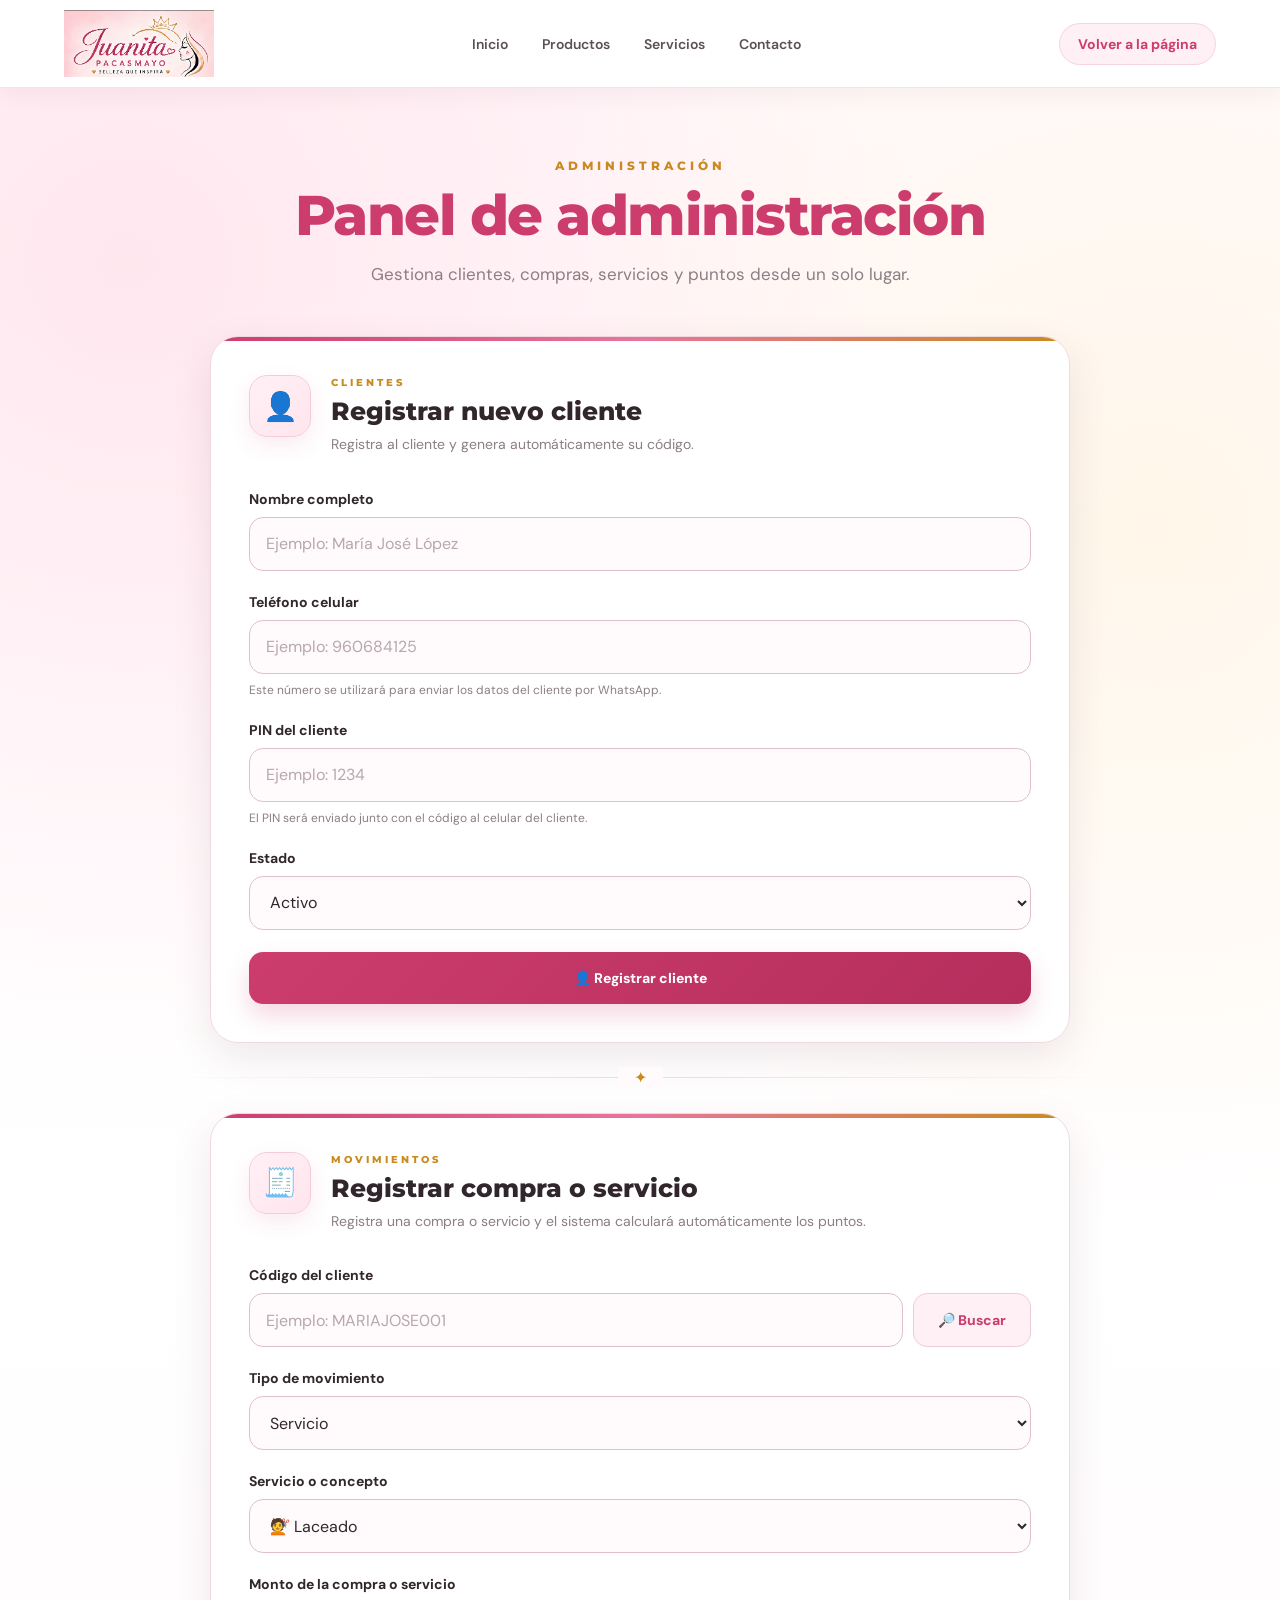
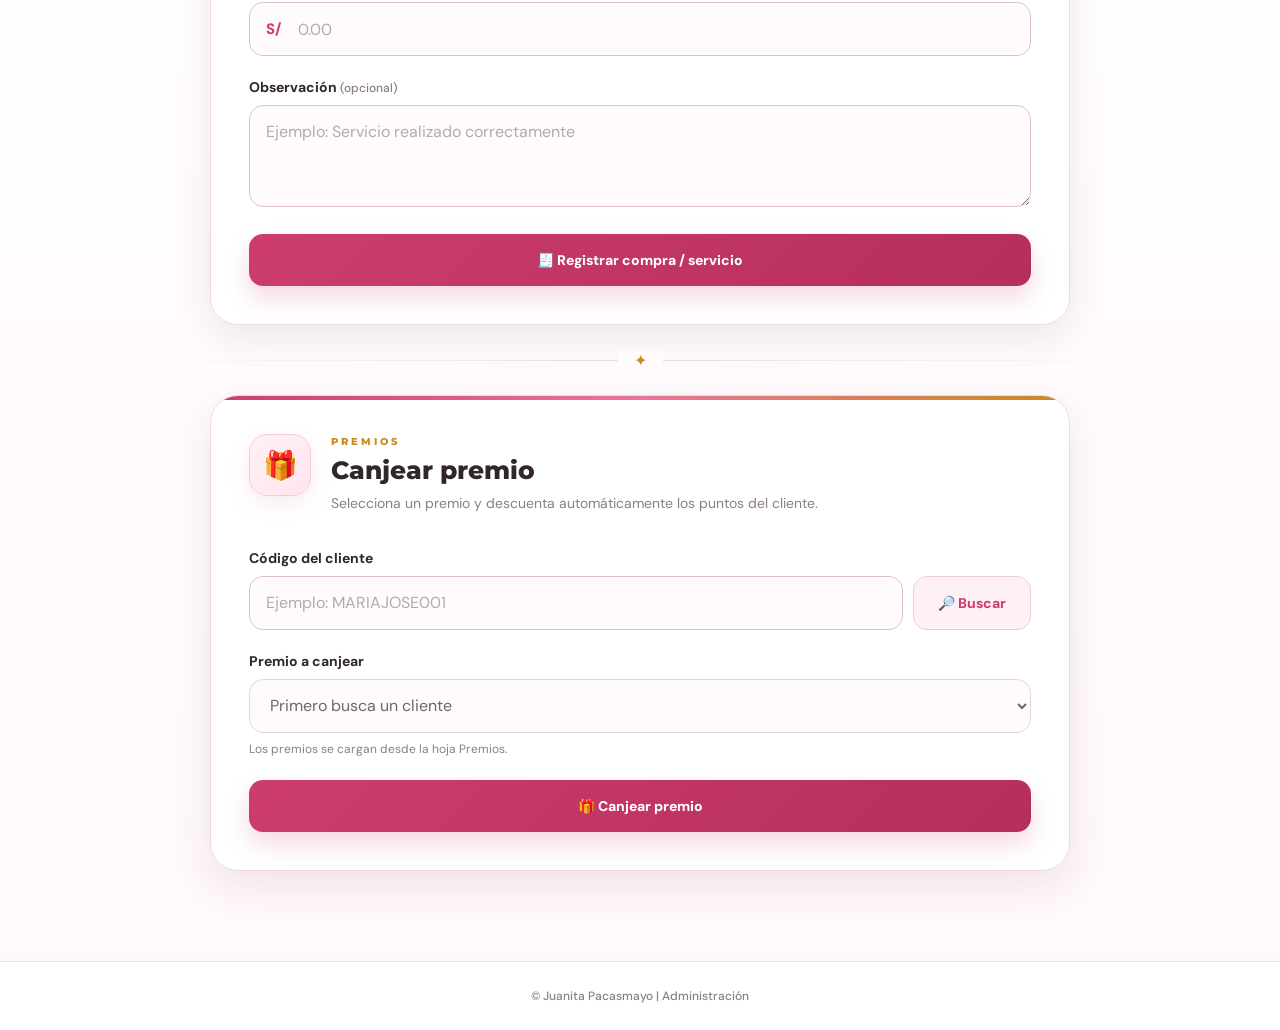
==== commit fcc2fad6: "Update admin.html" ====
--- a/admin.html
+++ b/admin.html
@@ -667,6 +667,199 @@
 
 
 
+
+        <!-- =================================================
+             CANJEAR PREMIO
+             ================================================= -->
+
+        <div class="admin-separador"></div>
+
+        <div class="admin-form">
+
+          <div class="admin-form-header">
+            <div class="admin-form-icono">
+              🎁
+            </div>
+
+            <div>
+              <p class="section-kicker">
+                PREMIOS
+              </p>
+
+              <h3>
+                Canjear premio
+              </h3>
+
+              <p>
+                Selecciona un premio y descuenta automáticamente
+                los puntos del cliente.
+              </p>
+            </div>
+          </div>
+
+          <!-- =================================================
+               CÓDIGO
+               ================================================= -->
+
+          <div class="form-group">
+            <label for="codigoCanje">
+              Código del cliente
+            </label>
+
+            <div class="campo-con-boton">
+              <input
+                type="text"
+                id="codigoCanje"
+                placeholder="Ejemplo: MARIAJOSE001"
+                autocomplete="off"
+              >
+
+              <button
+                type="button"
+                id="btnBuscarCanje"
+                class="button secondary"
+              >
+                🔎 Buscar
+              </button>
+            </div>
+          </div>
+
+          <!-- =================================================
+               CLIENTE
+               ================================================= -->
+
+          <div
+            id="clienteCanje"
+            class="cliente-registro"
+            style="display:none;"
+          >
+            <div class="cliente-icono">
+              👤
+            </div>
+
+            <div>
+              <span>
+                Cliente encontrado
+              </span>
+
+              <strong id="nombreCanje">
+                -
+              </strong>
+
+              <small id="puntosCanje">
+                ⭐ 0 puntos
+              </small>
+            </div>
+          </div>
+
+          <!-- =================================================
+               PREMIO
+               ================================================= -->
+
+          <div class="form-group">
+            <label for="premioCanje">
+              Premio a canjear
+            </label>
+
+            <select
+              id="premioCanje"
+              disabled
+            >
+              <option value="">
+                Primero busca un cliente
+              </option>
+            </select>
+
+            <small
+              id="detallePremioCanje"
+              class="campo-ayuda"
+            >
+              Los premios se cargan desde la hoja Premios.
+            </small>
+          </div>
+
+          <!-- =================================================
+               CONFIRMACIÓN
+               ================================================= -->
+
+          <div
+            id="resumenCanje"
+            style="
+              display:none;
+              margin:16px 0;
+              padding:16px;
+              border-radius:14px;
+              background:#fff7fb;
+              border:1px solid rgba(200,59,106,.18);
+            "
+          >
+            <strong>
+              🎁 Resumen del canje
+            </strong>
+
+            <div
+              id="detalleResumenCanje"
+              style="margin-top:8px;"
+            ></div>
+          </div>
+
+          <!-- =================================================
+               BOTÓN CANJEAR
+               ================================================= -->
+
+          <button
+            type="button"
+            id="btnCanjearPremio"
+            class="button primary"
+            disabled
+          >
+            🎁 Canjear premio
+          </button>
+
+          <!-- =================================================
+               MENSAJE
+               ================================================= -->
+
+          <div
+            id="mensajeCanje"
+            class="mensaje-registro"
+          ></div>
+
+          <!-- =================================================
+               RESULTADO
+               ================================================= -->
+
+          <div
+            id="resultadoCanje"
+            class="resultado-registro"
+            style="display:none;"
+          >
+            <div class="resultado-icono">
+              🎉
+            </div>
+
+            <h3>
+              Premio canjeado correctamente
+            </h3>
+
+            <p id="detalleResultadoCanje">
+              -
+            </p>
+
+            <a
+              id="btnWhatsAppCanje"
+              href="#"
+              target="_blank"
+              rel="noopener noreferrer"
+              class="button whatsapp-button"
+              style="display:none;"
+            >
+              📱 Enviar por WhatsApp
+            </a>
+          </div>
+
+        </div>
+
         <!-- =================================================
              HISTORIAL
              ================================================= -->
